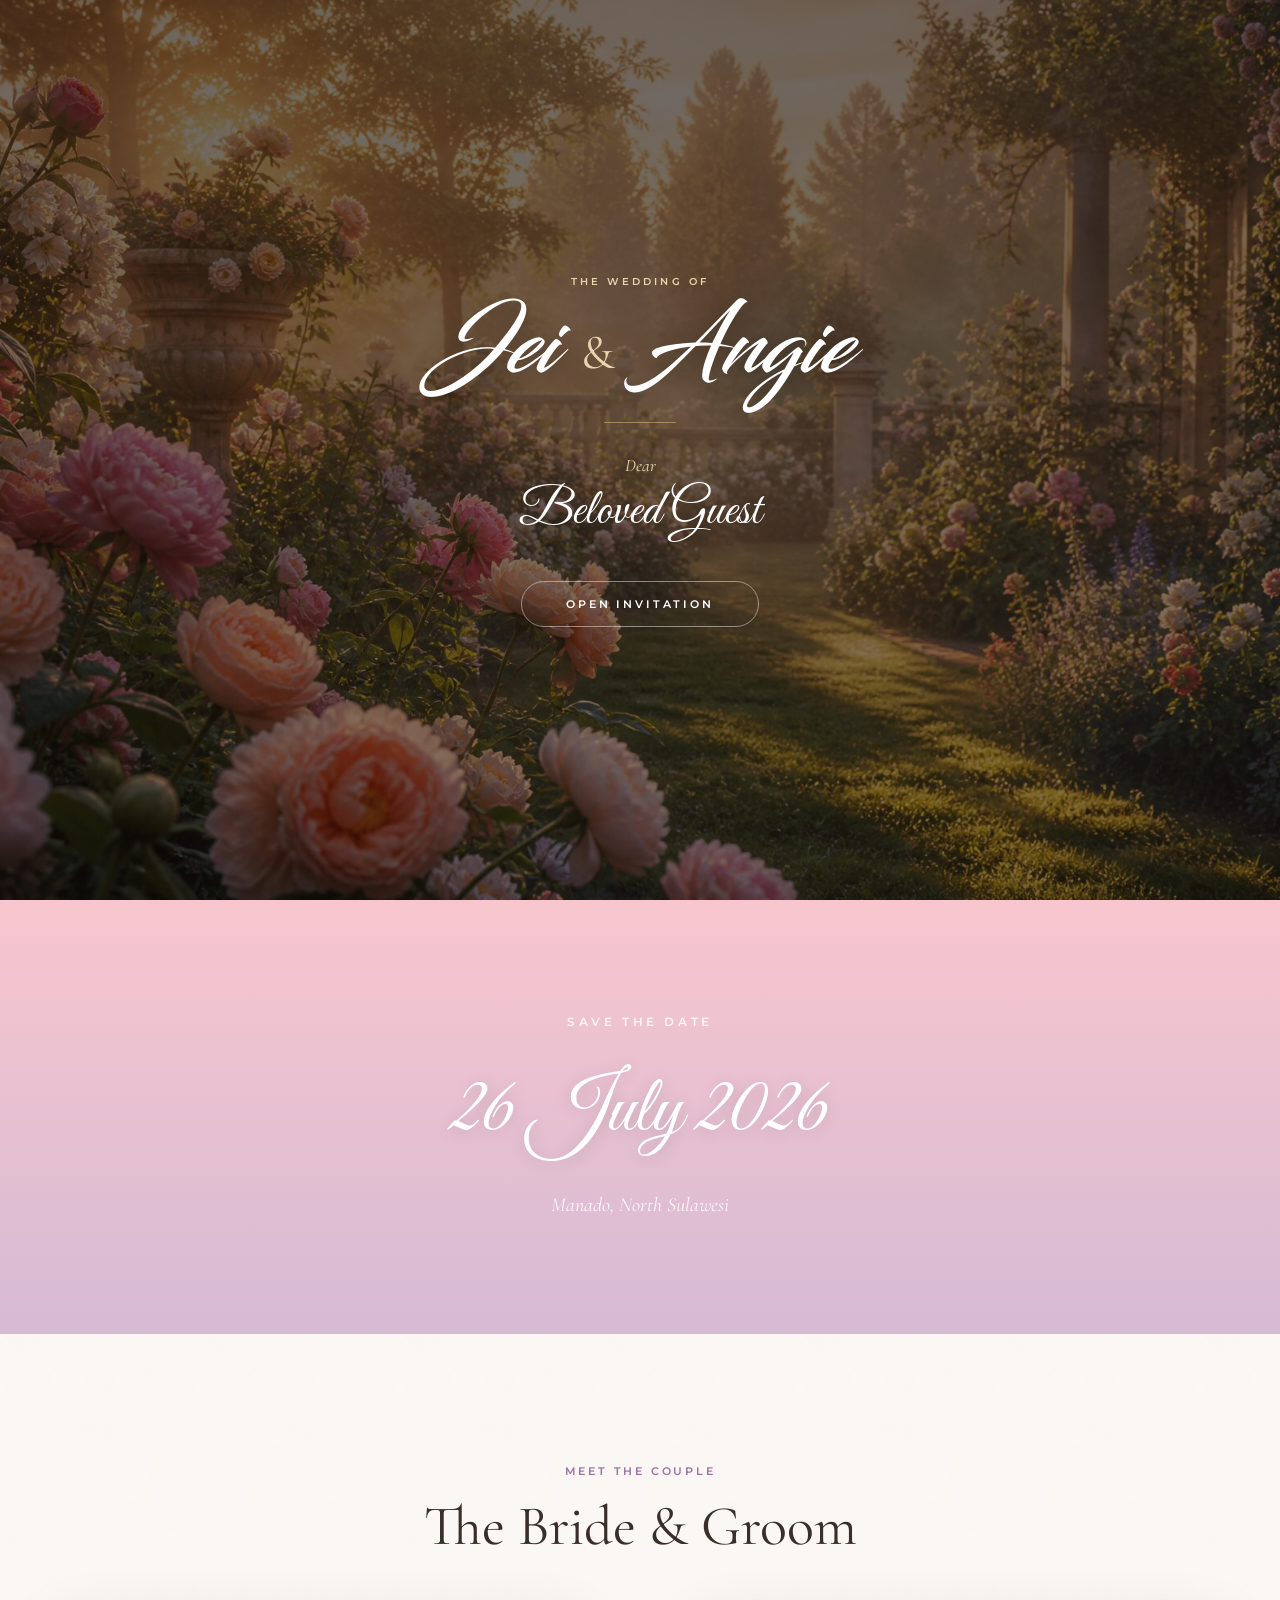
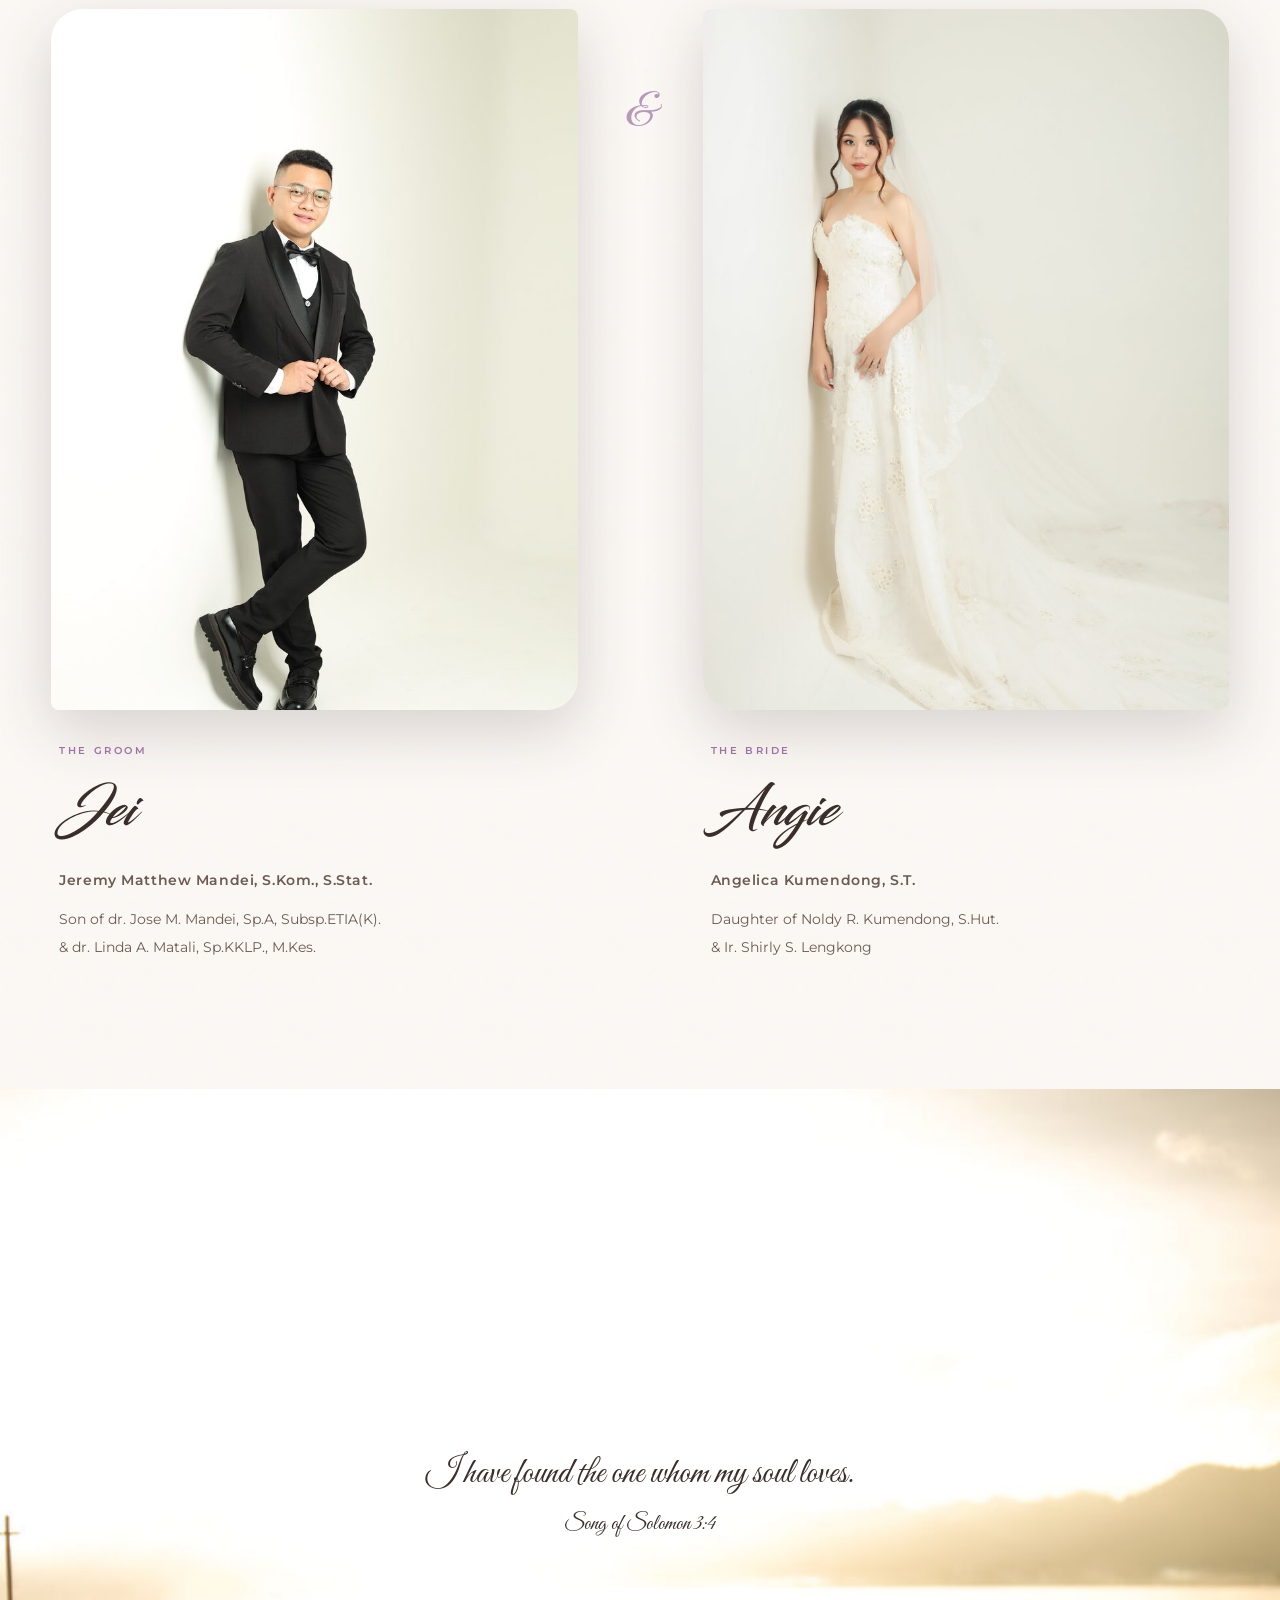
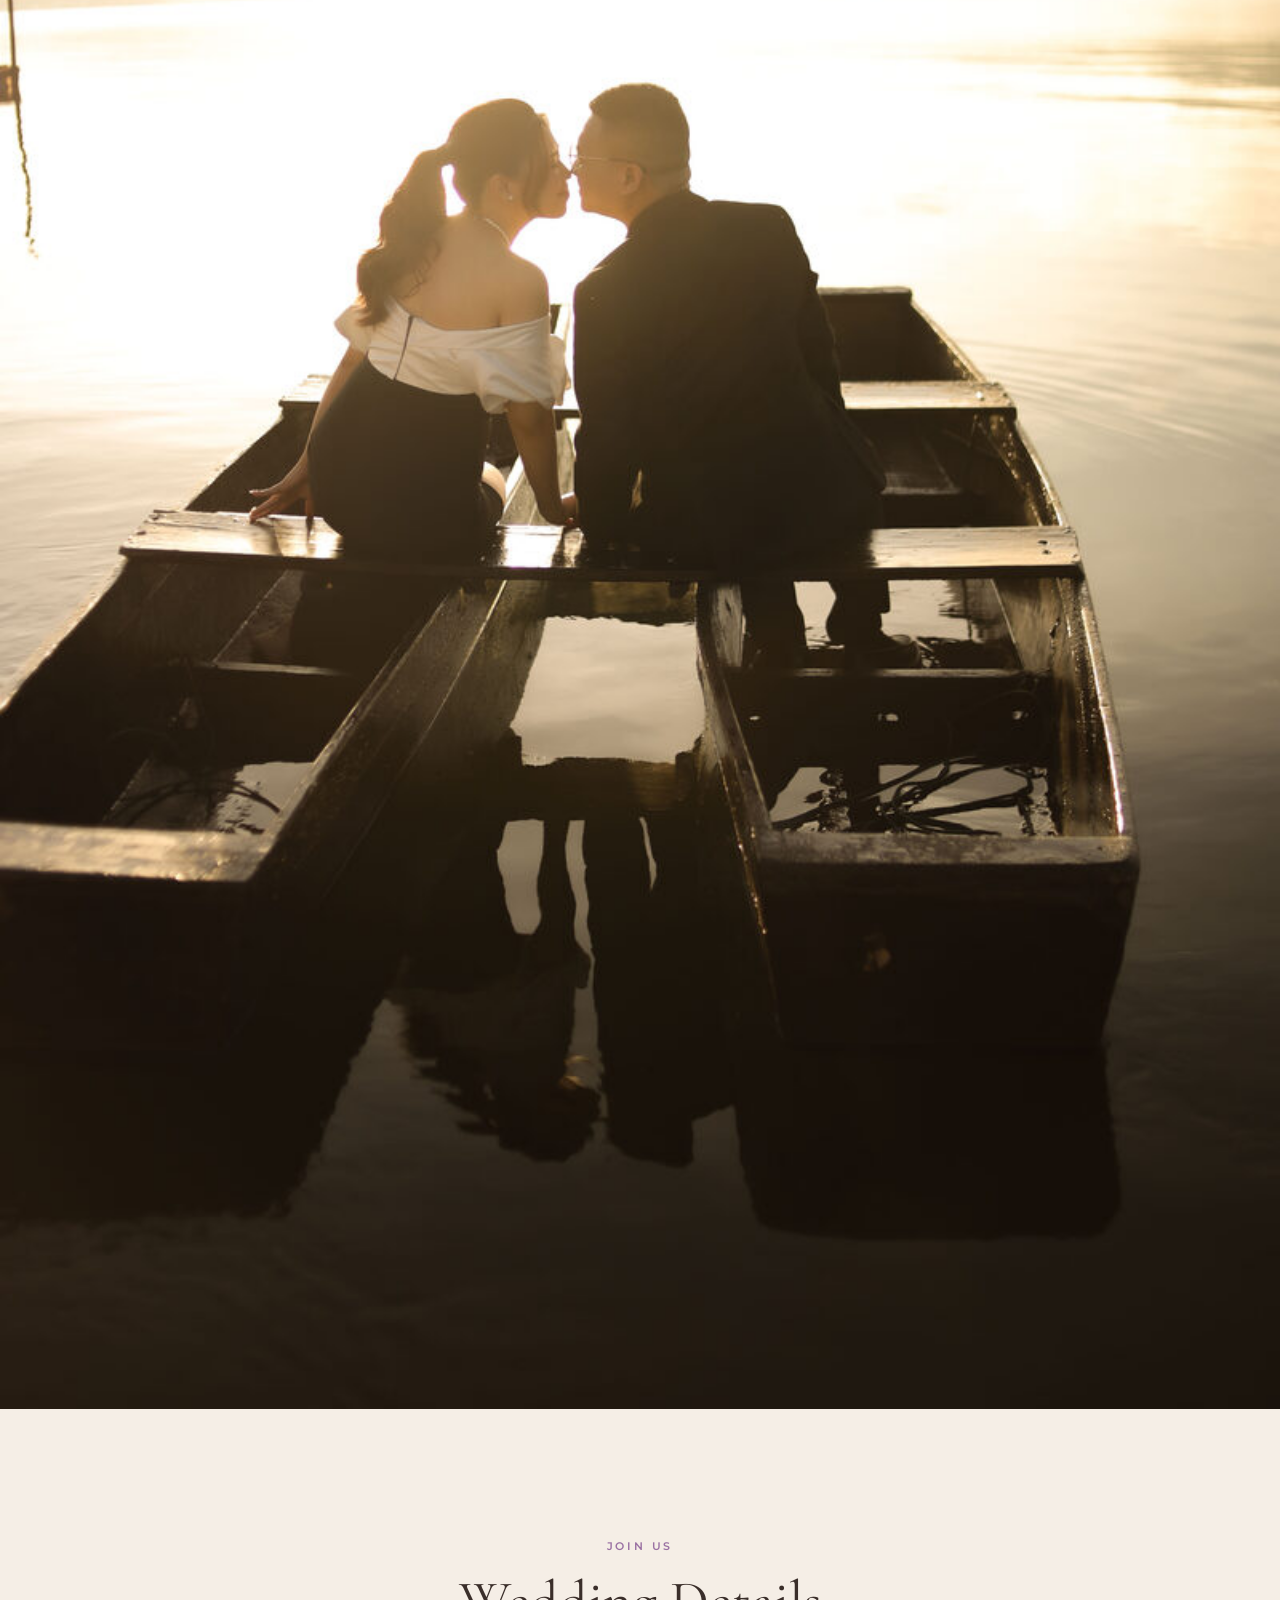
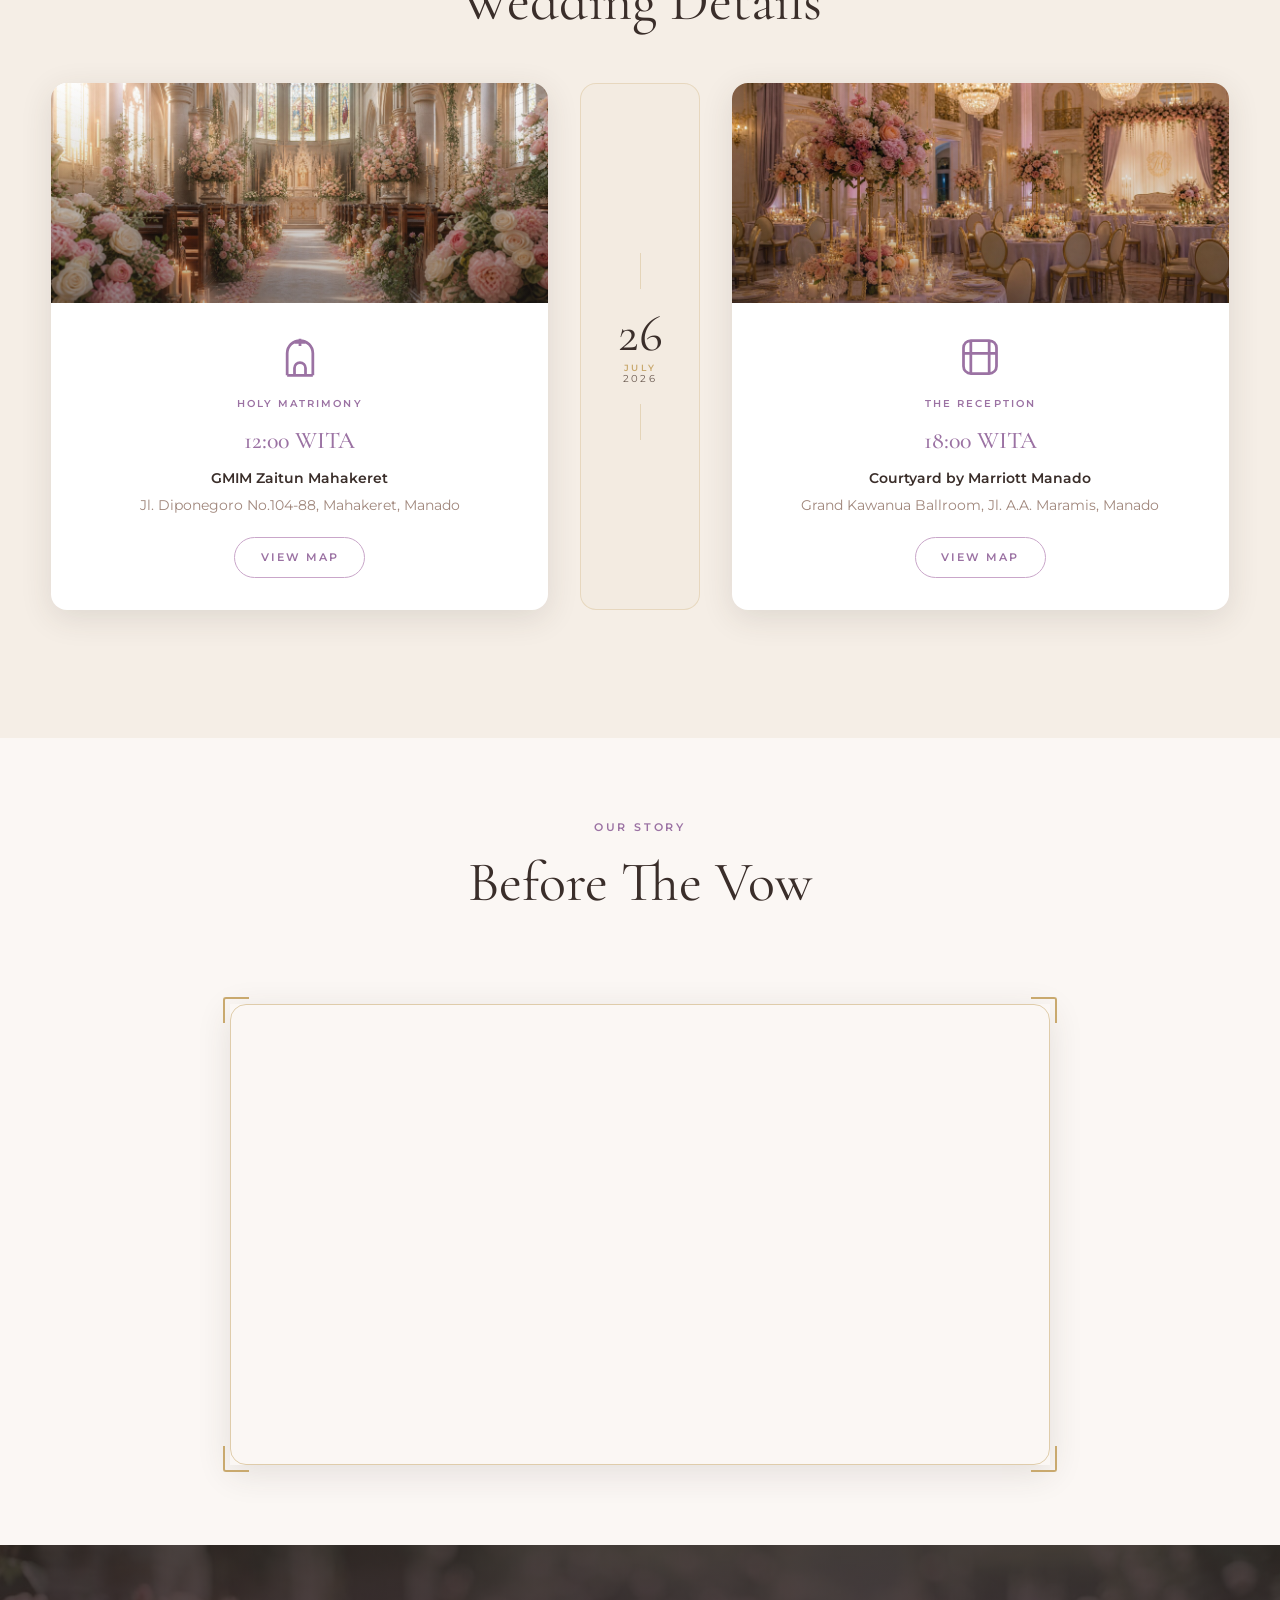
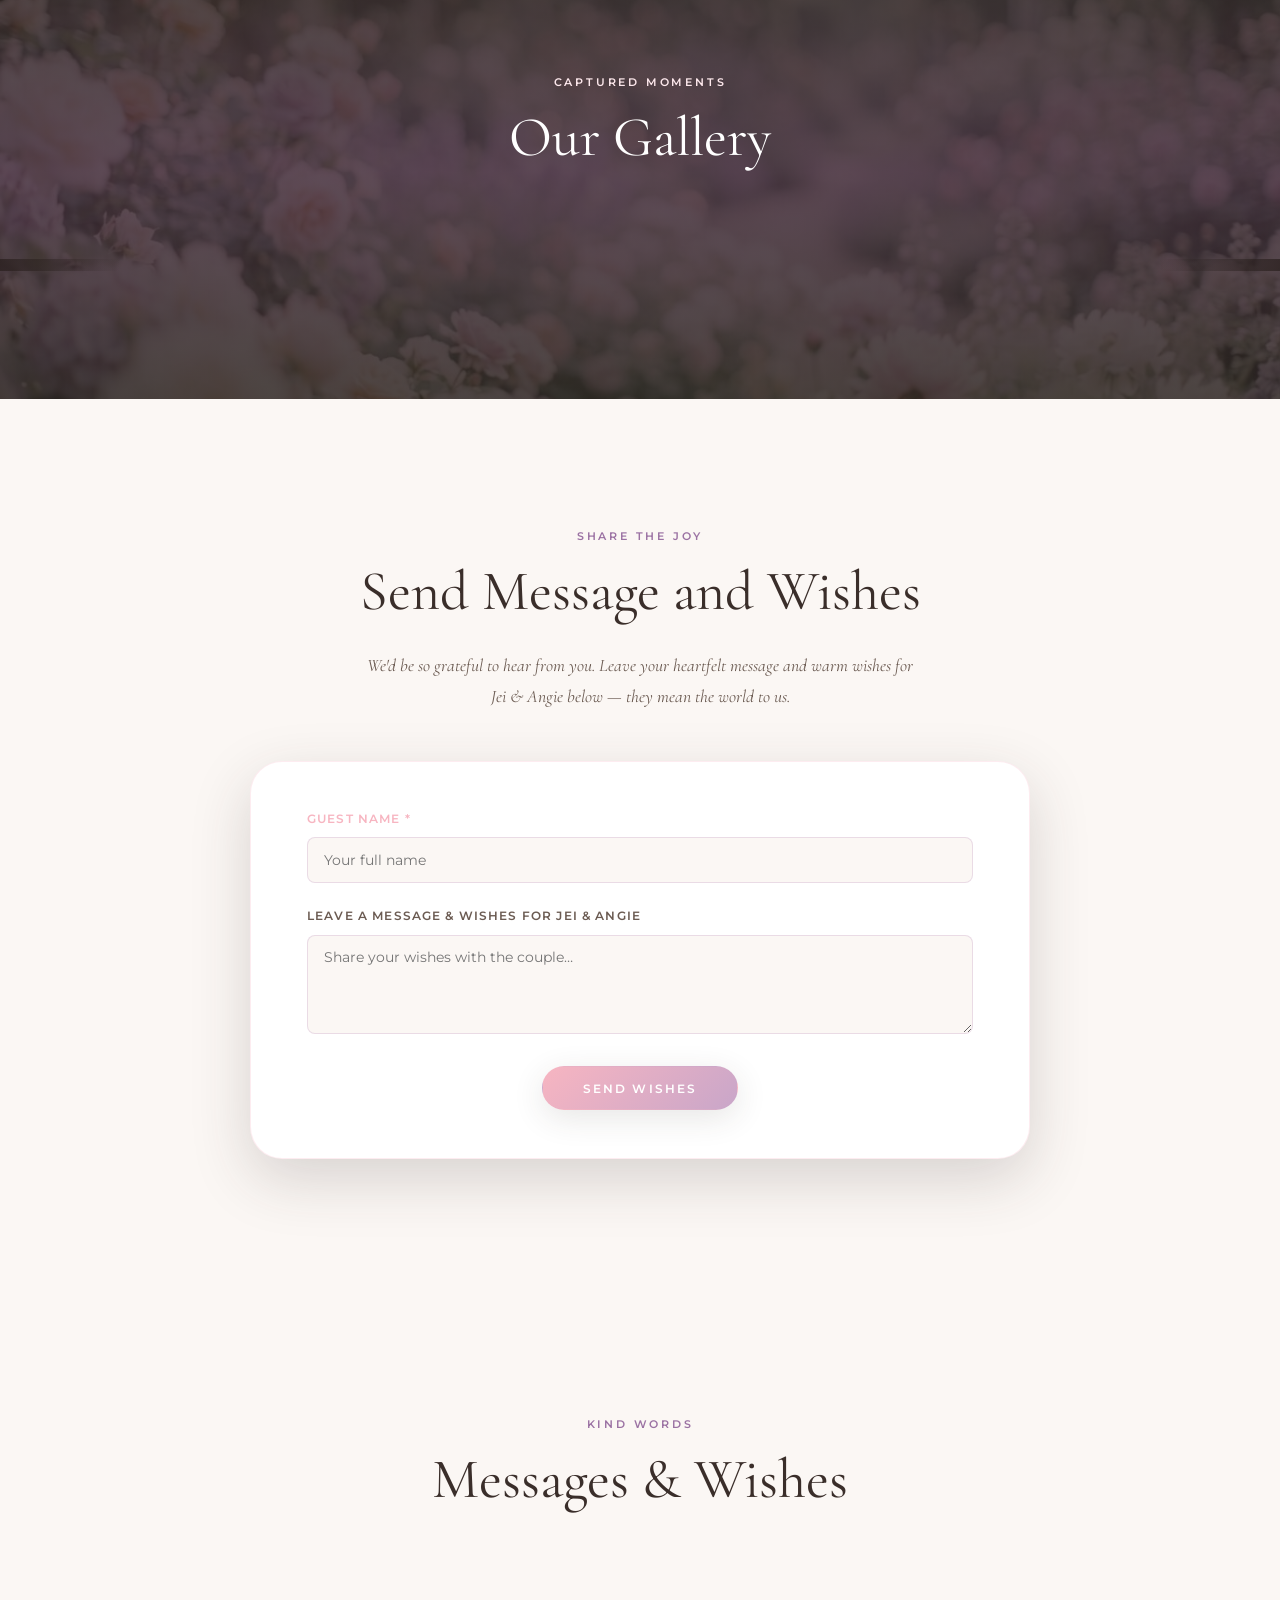
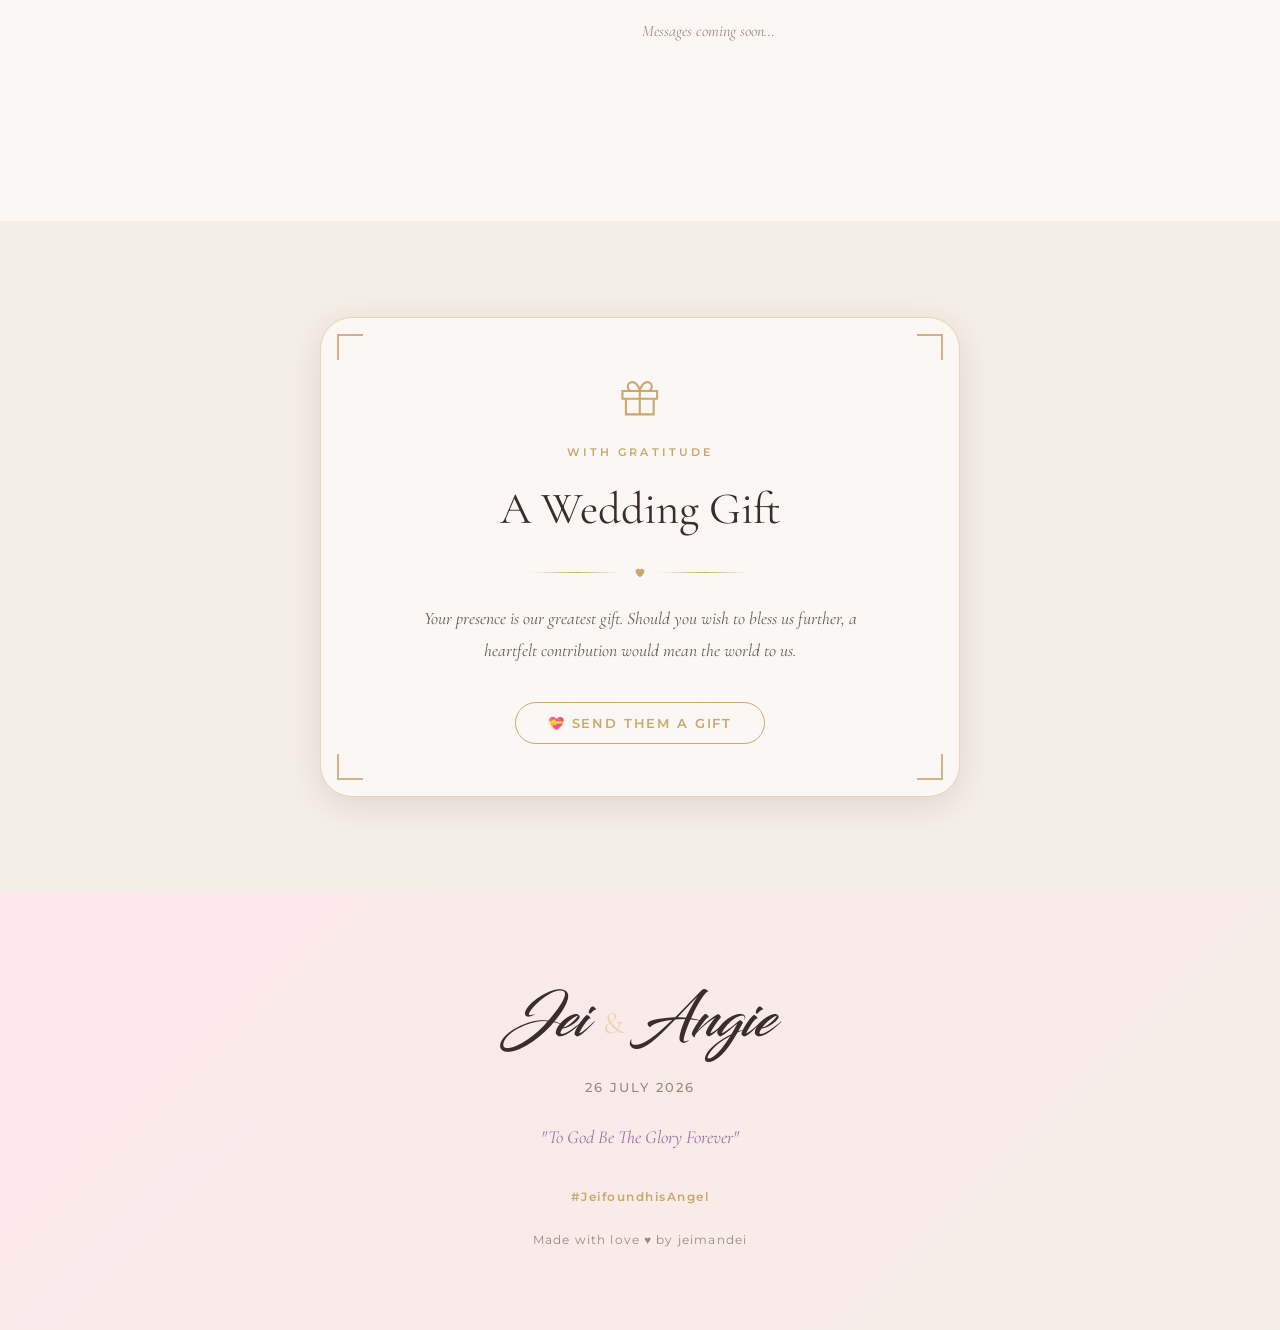
==== index.html @ d494c82a "Split unique-code box into Transfer and QRIS panels Transfer panel shows its code only after the gue" ====
<!DOCTYPE html>
<html lang="en">
<head>
  <meta charset="UTF-8" />
  <meta name="viewport" content="width=device-width, initial-scale=1.0" />
  <title>Jeremy &amp; Angelica — We're Getting Married</title>

  <!-- Fonts -->
  <link rel="preconnect" href="https://fonts.googleapis.com" />
  <link rel="preconnect" href="https://fonts.gstatic.com" crossorigin />
  <link href="https://fonts.googleapis.com/css2?family=Cormorant+Garamond:ital,wght@0,300;0,400;0,500;0,600;1,300;1,400;1,500&family=Montserrat:wght@300;400;500;600&family=Great+Vibes&display=swap" rel="stylesheet" />

  <link rel="stylesheet" href="css/styles.css" />
  <script src="https://cdn.jsdelivr.net/npm/qrcodejs@1.0.0/qrcode.min.js"></script>
  <script src="https://cdn.jsdelivr.net/npm/html2canvas@1.4.1/dist/html2canvas.min.js"></script>
  <script src="https://cdn.jsdelivr.net/npm/jsqr@1.4.0/dist/jsQR.js"></script>
</head>
<body>

  <!-- ════════════════════════════════
       SPLASH / LANDING PAGE
  ════════════════════════════════ -->
  <div class="splash" id="splash">
    <div class="splash__bg" style="background-image: url('images/assets/hero-bg.jpg')"></div>
    <div class="splash__overlay"></div>
    <div class="splash__content">
      <p class="splash__label" data-i18n="splash.label">The Wedding of</p>
      <h1 class="splash__names">Jei <span>&amp;</span> Angie</h1>
      <div class="splash__line"></div>
      <p class="splash__dear" data-i18n="splash.dear">Dear</p>
      <p class="splash__guest" id="splashGuest">Beloved Guest</p>
      <button class="splash__btn" id="splashBtn" data-i18n="splash.btn">Open Invitation</button>
    </div>
  </div>

  <!-- Background audio -->
  <audio id="bgAudio" loop preload="none">
    <source src="audio/song.mp3" type="audio/mpeg" />
  </audio>

  <!-- Floating music player card -->
  <div class="music-player" id="musicPlayer">
    <div class="music-player__header">
      <div class="music-player__info">
        <p class="music-player__title">Amazing Grace</p>
        <p class="music-player__artist">Hauser</p>
      </div>
      <button class="music-player__close" id="musicPlayerClose" aria-label="Close player">&times;</button>
    </div>
    <div class="music-player__controls">
      <button class="music-player__btn" id="musicPlayBtn" aria-label="Play">
        <svg class="icon-play" viewBox="0 0 24 24" fill="currentColor" aria-hidden="true"><path d="M8 5v14l11-7L8 5z"/></svg>
        <svg class="icon-pause" viewBox="0 0 24 24" fill="currentColor" aria-hidden="true"><path d="M6 19h4V5H6v14zm8-14v14h4V5h-4z"/></svg>
      </button>
      <button class="music-player__btn" id="musicMuteBtn" aria-label="Mute">
        <svg class="icon-speaker" viewBox="0 0 24 24" fill="none" stroke="currentColor" stroke-width="1.8" aria-hidden="true">
          <path d="M11 5L6 9H2v6h4l5 4V5z"/>
          <path d="M19.07 4.93a10 10 0 010 14.14M15.54 8.46a5 5 0 010 7.07"/>
        </svg>
        <svg class="icon-muted" viewBox="0 0 24 24" fill="none" stroke="currentColor" stroke-width="1.8" aria-hidden="true">
          <path d="M11 5L6 9H2v6h4l5 4V5z"/>
          <line x1="23" y1="9" x2="17" y2="15"/>
          <line x1="17" y1="9" x2="23" y2="15"/>
        </svg>
      </button>
    </div>
  </div>

  <!-- Floating music toggle -->
  <button class="music-btn" id="musicBtn" aria-label="Open music player" hidden>
    <svg viewBox="0 0 24 24" fill="none" stroke="currentColor" stroke-width="1.8" aria-hidden="true">
      <path d="M9 18V5l12-2v13"/>
      <circle cx="6" cy="18" r="3"/>
      <circle cx="18" cy="16" r="3"/>
    </svg>
  </button>

  <!-- ════════════════════════════════
       NAVIGATION
  ════════════════════════════════ -->
  <nav class="nav" id="nav">
    <div class="nav__logo">J <span>&amp;</span> A</div>
    <ul class="nav__links">
      <li><a href="#portraits" data-i18n="nav.meet">Meet the Couple</a></li>
      <li><a href="#details" data-i18n="nav.details">Details</a></li>
      <li><a href="#gallery" data-i18n="nav.gallery">Gallery</a></li>
      <li><a href="#rsvp" class="nav__cta" data-i18n="nav.rsvp">RSVP</a></li>
    </ul>
    <button class="nav__hamburger" aria-label="Open menu">
      <span></span><span></span><span></span>
    </button>
  </nav>

  <!-- Mobile Menu -->
  <div class="mobile-menu" id="mobileMenu">
    <button class="mobile-menu__close" aria-label="Close menu">&times;</button>
    <ul>
      <li><a href="#portraits" data-i18n="nav.meet">Meet the Couple</a></li>
      <li><a href="#details" data-i18n="nav.details">Details</a></li>
      <li><a href="#gallery" data-i18n="nav.gallery">Gallery</a></li>
      <li><a href="#rsvp" data-i18n="nav.rsvp">RSVP</a></li>
    </ul>
  </div>

  <!-- ════════════════════════════════
       HERO
  ════════════════════════════════ -->
  <section class="hero" id="hero">
    <div class="hero__bg" style="background-image: url('images/assets/hero-bg.jpg')"></div>
    <div class="hero__overlay"></div>

    <div class="hero__content">
      <p class="hero__subtitle fade-in" data-i18n="hero.subtitle">By the grace of God, We're tying the knot.</p>
      <h1 class="hero__names fade-in">Jei <span>&amp;</span> Angie</h1>
      <p class="hero__invite fade-in" data-i18n="hero.invite">joyfully invite you to celebrate their wedding</p>

      <div class="hero__countdown fade-in" id="heroCountdown">
        <div class="hero__countdown-unit">
          <span class="hero__countdown-num" id="cdDays">00</span>
          <span class="hero__countdown-label" data-i18n="cd.days">Days</span>
        </div>
        <div class="hero__countdown-sep">:</div>
        <div class="hero__countdown-unit">
          <span class="hero__countdown-num" id="cdHours">00</span>
          <span class="hero__countdown-label" data-i18n="cd.hours">Hours</span>
        </div>
        <div class="hero__countdown-sep">:</div>
        <div class="hero__countdown-unit">
          <span class="hero__countdown-num" id="cdMinutes">00</span>
          <span class="hero__countdown-label" data-i18n="cd.minutes">Minutes</span>
        </div>
        <div class="hero__countdown-sep">:</div>
        <div class="hero__countdown-unit">
          <span class="hero__countdown-num" id="cdSeconds">00</span>
          <span class="hero__countdown-label" data-i18n="cd.seconds">Seconds</span>
        </div>
      </div>

    </div>

    <div class="hero__couple-photo fade-in">
      <div class="hero__frame-wrap">
        <img src="images/assets/couple-frame.svg" alt="" class="hero__frame" aria-hidden="true" />
        <img src="images/groombride/hero-couple.jpg" alt="Jei and Angie" class="hero__photo" id="heroPhoto" role="button" tabindex="0" aria-label="View full photo" />
      </div>
    </div>

    <a href="#portraits" class="hero__scroll-cue" aria-label="Scroll down">
      <span class="hero__scroll-arrow"></span>
    </a>
  </section>

  <!-- ════════════════════════════════
       SAVE THE DATE BANNER
  ════════════════════════════════ -->
  <section class="save-date" id="save-date">
    <div class="save-date__bg" style="background-image: url('images/assets/save-date-bg.jpg')"></div>
    <div class="save-date__overlay"></div>
    <div class="save-date__content fade-in">
      <p class="save-date__label" data-i18n="std.label">Save the Date</p>
      <h2 class="save-date__heading">26 July 2026</h2>
      <p class="save-date__location">Manado, North Sulawesi</p>
    </div>
  </section>

  <!-- ════════════════════════════════
       MEET THE COUPLE
  ════════════════════════════════ -->
  <section class="portraits" id="portraits">
    <div class="portraits__bg" style="background-image: url('images/assets/pattern-bg.png')"></div>

    <div class="container">
      <div class="section-header fade-in">
        <p class="section-label" data-i18n="portraits.label">Meet the Couple</p>
        <h2 class="section-title" data-i18n="portraits.title">The Bride &amp; Groom</h2>
      </div>

      <div class="portraits__grid">

        <!-- Groom side -->
        <div class="portrait-feature fade-in">
          <div class="portrait-feature__photos portrait-feature__photos--solo">
            <div class="portrait-feature__main">
              <img src="images/solo/0B0A9542.jpg" alt="Jeremy — the groom" />
            </div>
          </div>
          <div class="portrait-feature__text">
            <span class="portrait-feature__role" data-i18n="groom.role">The Groom</span>
            <h3 class="portrait-feature__name">Jei</h3>
            <p class="portrait-feature__degree">Jeremy Matthew Mandei, S.Kom., S.Stat.</p>
            <p data-i18n-html="groom.parents">Son of dr. Jose M. Mandei, Sp.A, Subsp.ETIA(K).<br />&amp; dr. Linda A. Matali, Sp.KKLP., M.Kes.</p>
          </div>
        </div>

        <div class="portraits__divider fade-in">
          <span>&amp;</span>
        </div>

        <!-- Bride side -->
        <div class="portrait-feature portrait-feature--bride fade-in">
          <div class="portrait-feature__photos portrait-feature__photos--solo">
            <div class="portrait-feature__main">
              <img src="images/solo/RESULT_0B0A9331.jpg" alt="Angelica — the bride" />
            </div>
          </div>
          <div class="portrait-feature__text">
            <span class="portrait-feature__role" data-i18n="bride.role">The Bride</span>
            <h3 class="portrait-feature__name">Angie</h3>
            <p class="portrait-feature__degree">Angelica Kumendong, S.T.</p>
            <p data-i18n-html="bride.parents">Daughter of Noldy R. Kumendong, S.Hut.<br />&amp; Ir. Shirly S. Lengkong</p>
          </div>
        </div>

      </div>
    </div>
  </section>

  <!-- ════════════════════════════════
       QUOTE
  ════════════════════════════════ -->

  <section class="quote-section">
    <img class="quote-section__photo" src="images/groombride/RESULT_LOMO0395.jpg" alt="Jei &amp; Angie" />
    <blockquote class="quote-section__text fade-in">
      <p data-i18n="quote.text">I have found the one whom my soul loves.</p>
      <cite data-i18n="quote.cite">Song of Solomon 3:4</cite>
    </blockquote>
  </section>

  <!-- ════════════════════════════════
       WEDDING DETAILS
  ════════════════════════════════ -->
  <section class="details" id="details">
    <div class="container">
      <div class="section-header fade-in">
        <p class="section-label" data-i18n="details.label">Join Us</p>
        <h2 class="section-title" data-i18n="details.title">Wedding Details</h2>
      </div>

      <div class="details__grid">

        <!-- Ceremony -->
        <div class="detail-card fade-in">
          <div class="detail-card__photo">
            <img src="images/assets/church-bg.jpg" alt="Ceremony venue" />
            <div class="detail-card__photo-overlay"></div>
          </div>
          <div class="detail-card__body">
            <div class="detail-card__icon">
              <svg viewBox="0 0 24 24" fill="none" stroke="currentColor" stroke-width="1.5" aria-hidden="true">
                <path d="M12 2L12 6M9 4h6M5 22V10a7 7 0 0114 0v12M5 22h14M9 22v-4a3 3 0 016 0v4"/>
              </svg>
            </div>
            <h3 class="detail-card__label" data-i18n="ceremony.label">Holy Matrimony</h3>
            <p class="detail-card__time">12:00 WITA</p>
            <p class="detail-card__venue">GMIM Zaitun Mahakeret</p>
            <p class="detail-card__address">Jl. Diponegoro No.104-88, Mahakeret, Manado</p>
            <a href="https://www.google.com/maps/search/GMIM+Zaitun+Mahakeret+Manado" target="_blank" rel="noopener" class="btn btn--ghost" data-i18n="map.btn">View Map</a>
          </div>
        </div>

        <!-- Date badge (center column) -->
        <div class="details__date fade-in">
          <div class="details__date-line"></div>
          <div class="details__date-inner">
            <span class="details__date-num">26</span>
            <span class="details__date-month">July</span>
            <span class="details__date-year">2026</span>
          </div>
          <div class="details__date-line"></div>
        </div>

        <!-- Reception -->
        <div class="detail-card fade-in">
          <div class="detail-card__photo">
            <img src="images/assets/reception-bg.jpg" alt="Reception venue" />
            <div class="detail-card__photo-overlay"></div>
          </div>
          <div class="detail-card__body">
            <div class="detail-card__icon">
              <svg viewBox="0 0 24 24" fill="none" stroke="currentColor" stroke-width="1.5" aria-hidden="true">
                <path d="M3 10h18M7 3v18M17 3v18M3 7a4 4 0 014-4h10a4 4 0 014 4v10a4 4 0 01-4 4H7a4 4 0 01-4-4V7z"/>
              </svg>
            </div>
            <h3 class="detail-card__label" data-i18n="reception.label">The Reception</h3>
            <p class="detail-card__time">18:00 WITA</p>
            <p class="detail-card__venue">Courtyard by Marriott Manado</p>
            <p class="detail-card__address">Grand Kawanua Ballroom, Jl. A.A. Maramis, Manado</p>
            <a href="https://maps.app.goo.gl/6W3oztSyqYmS3poh9" target="_blank" rel="noopener" class="btn btn--ghost" data-i18n="map.btn">View Map</a>
          </div>
        </div>

      </div>

    </div>

  </section>

  <!-- ════════════════════════════════
       PRE-WEDDING VIDEO
  ════════════════════════════════ -->
  <section class="video-section" id="video">
    <div class="container">
      <div class="section-header fade-in">
        <p class="section-label" data-i18n="video.label">Our Story</p>
        <h2 class="section-title" data-i18n="video.title">Before The Vow</h2>
      </div>
      <div class="video-section__frame fade-in">
        <span class="vc vc--tl"></span>
        <span class="vc vc--tr"></span>
        <span class="vc vc--bl"></span>
        <span class="vc vc--br"></span>
        <div class="video-section__wrap">
          <iframe
            id="ytPlayer"
            src="https://www.youtube.com/embed/a5OQ6Fq79aw?enablejsapi=1&rel=0&modestbranding=1&iv_load_policy=3&showinfo=0&color=white"
            title="Jei &amp; Angie Pre-Wedding Video"
            allow="accelerometer; autoplay; clipboard-write; encrypted-media; gyroscope; picture-in-picture"
            allowfullscreen
            loading="lazy">
          </iframe>
        </div>
      </div>
    </div>
  </section>

  <!-- ════════════════════════════════
       GALLERY
  ════════════════════════════════ -->
  <section class="gallery" id="gallery">
    <div class="gallery__bg" style="background-image: url('images/assets/gallery-bg.jpg')"></div>
    <div class="gallery__overlay"></div>

    <div class="container">
      <div class="section-header fade-in">
        <p class="section-label section-label--light" data-i18n="gallery.label">Captured Moments</p>
        <h2 class="section-title section-title--light" data-i18n="gallery.title">Our Gallery</h2>
      </div>
    </div>

    <div class="gallery__carousel" id="galleryCarousel">
      <div class="gallery__track gallery__track--fwd" id="galleryTrack1"></div>
      <div class="gallery__track gallery__track--rev" id="galleryTrack2"></div>
    </div>

  </section>

  <!-- ════════════════════════════════
       RSVP
  ════════════════════════════════ -->
  <section class="rsvp" id="rsvp">
    <div class="container">
      <div class="section-header fade-in">
        <p class="section-label" id="rsvpLabel" data-i18n="rsvp.label">Kindly Reply By 23 July 2026</p>
        <h2 class="section-title" id="rsvpTitle" data-i18n="rsvp.title">RSVP</h2>
        <p class="rsvp__intro" id="rsvpIntro" data-i18n="rsvp.intro">It would bring us so much joy to celebrate with you! As our wedding will be a seated reception, every seat has been thoughtfully arranged in advance. We kindly ask that attendance be limited to the guest(s) named on this invitation. See you on our wedding day!</p>
      </div>

      <form class="rsvp__form fade-in" id="rsvpForm" novalidate>

        <div class="form__field">
          <label for="guestName"><span data-i18n="form.name">Guest Name</span> <span aria-hidden="true">*</span></label>
          <input type="text" id="guestName" name="guestName" data-i18n-placeholder="form.name.ph" placeholder="Your full name" required autocomplete="name" />
          <span class="form__error" role="alert"></span>
        </div>

        <div class="form__row">
          <div class="form__field">
            <label for="attendance"><span data-i18n="form.attendance">Will you be attending?</span> <span aria-hidden="true">*</span></label>
            <select id="attendance" name="attendance" required>
              <option value="" disabled selected data-i18n="form.attendance.ph">Please select</option>
              <option value="yes" data-i18n="form.attendance.yes">Joyfully Accepts</option>
              <option value="no" data-i18n="form.attendance.no">Congrats on your wedding day! (Cannot attend)</option>
            </select>
            <span class="form__error" role="alert"></span>
          </div>
          <div class="form__field" id="guestField">
            <label for="guests" data-i18n="form.guests">Number of Guests (Including Yourself)</label>
            <select id="guests" name="guests">
              <option value="1" data-i18n="form.guests.1">1 person</option>
              <option value="2" data-i18n="form.guests.2">2 persons</option>
            </select>
          </div>
        </div>

        <div class="form__field">
          <label for="message" data-i18n="form.message">Leave a Message &amp; Wishes for Jei &amp; Angie</label>
          <textarea id="message" name="message" rows="4" data-i18n-placeholder="form.message.ph" placeholder="Share your wishes with the couple…"></textarea>
        </div>

        <div class="form__submit">
          <button type="submit" class="btn btn--primary" data-i18n="form.submit">Send My RSVP</button>
        </div>

        <div class="rsvp__success" id="rsvpSuccess" role="status" aria-live="polite" hidden>
          <div class="rsvp__success-inner">
            <img src="images/assets/rings-icon-nobg.webp" alt="" aria-hidden="true" />
            <h3 id="rsvpSuccessTitle">Thank You!</h3>
            <p id="rsvpSuccessSub">Your RSVP has been received.</p>
            <p class="rsvp__success-names">— Jei &amp; Angie</p>
          </div>
        </div>

      </form>
    </div>

  </section>

  <!-- ════════════════════════════════
       MESSAGES & WISHES
  ════════════════════════════════ -->
  <section class="wishes" id="wishes">
    <div class="container">
      <div class="section-header fade-in">
        <p class="section-label" data-i18n="wishes.label">Kind Words</p>
        <h2 class="section-title" data-i18n="wishes.title">Messages &amp; Wishes</h2>
      </div>
    </div>
    <div class="wishes__track-wrap">
      <div class="wishes__track" id="wishesTrack">
        <p class="wishes__loading" data-i18n="wishes.loading">Loading messages…</p>
      </div>
    </div>
  </section>

  <!-- Wish modal -->
  <div class="wish-modal" id="wishModal" hidden role="dialog" aria-modal="true" aria-labelledby="wishModalName">
    <div class="wish-modal__backdrop"></div>
    <div class="wish-modal__card">
      <button class="wish-modal__close" id="wishModalClose" aria-label="Close">&times;</button>
      <p class="wish-modal__name" id="wishModalName"></p>
      <div class="wish-modal__divider"></div>
      <p class="wish-modal__message" id="wishModalMessage"></p>
    </div>
  </div>

  <!-- ════════════════════════════════
       QR ENTRANCE PASS
  ════════════════════════════════ -->
  <section class="qr-section" id="qr" hidden>
    <div class="container">
      <div class="section-header fade-in">
        <p class="section-label fade-in" data-i18n="qr.label">Your Invitation</p>
        <h2 class="section-title" data-i18n="qr.title">Your Entrance Pass</h2>
        <p class="qr-section__sub fade-in" data-i18n="qr.sub">Present this at the entrance on your wedding day</p>
      </div>
      <div class="qr-card fade-in">
        <div class="qr-card__inner">
          <p class="qr-card__title">Entrance Pass</p>
          <p class="qr-card__couple">Jei <span>&amp;</span> Angie</p>
          <div class="qr-card__sep"></div>
          <div class="qr-card__code" id="qrCanvas"></div>
          <p class="qr-card__name" id="qrGuestName"></p>
          <div class="qr-card__sep"></div>
          <p class="qr-card__date">26 &middot; 07 &middot; 2026</p>
          <button class="qr-card__save" id="qrSave" data-i18n="qr.save">Save to Phone</button>
        </div>
      </div>
    </div>
  </section>

  <!-- QR PASS POPUP -->
  <div class="qr-pass-modal" id="qrPassModal" hidden role="dialog" aria-modal="true" aria-label="Entrance Pass">
    <div class="qr-pass-modal__backdrop" id="qrPassModalBackdrop"></div>
    <div class="qr-pass-modal__card">
      <button class="qr-pass-modal__close" id="qrPassModalClose" aria-label="Close">&times;</button>
      <p class="qr-card__title">Entrance Pass</p>
      <p class="qr-card__couple">Jei <span>&amp;</span> Angie</p>
      <div class="qr-card__sep"></div>
      <div id="qrModalCanvas"></div>
      <p class="qr-card__name" id="qrModalGuestName"></p>
      <div class="qr-card__sep"></div>
      <p class="qr-card__date">26 &middot; 07 &middot; 2026</p>
    </div>
  </div>

  <!-- ════════════════════════════════
       WEDDING GIFT
  ════════════════════════════════ -->
  <section class="gift-section" id="gift">
    <div class="container">
      <div class="gift-section__inner fade-in">
        <span class="gift-section__corner gift-section__corner--tl"></span>
        <span class="gift-section__corner gift-section__corner--tr"></span>
        <span class="gift-section__corner gift-section__corner--bl"></span>
        <span class="gift-section__corner gift-section__corner--br"></span>

        <svg class="gift-section__icon" width="42" height="42" viewBox="0 0 24 24" fill="none" stroke="currentColor" stroke-width="1.2" aria-hidden="true">
          <path d="M20 12v9H4v-9M2 7.5h20V12H2zM12 21.5V7.5M12 7.5H7.6a2.55 2.55 0 010-5.1C11.1 2.4 12 7.5 12 7.5zM12 7.5h4.4a2.55 2.55 0 000-5.1C12.9 2.4 12 7.5 12 7.5z"/>
        </svg>

        <p class="gift-section__label">With Gratitude</p>
        <h2 class="gift-section__title">A Wedding Gift</h2>

        <div class="gift-section__divider">
          <span></span>
          <svg width="14" height="14" viewBox="0 0 24 24" fill="currentColor" aria-hidden="true"><path d="M12 21s-7.5-4.9-7.5-10.2A4.3 4.3 0 0112 7.8a4.3 4.3 0 017.5 3C19.5 16.1 12 21 12 21z"/></svg>
          <span></span>
        </div>

        <p class="gift-section__text">Your presence is our greatest gift. Should you wish to bless us further, a heartfelt contribution would mean the world to us.</p>

        <button class="gift-btn js-gift-open" id="giftBtn" data-i18n="gift.btn">&#128157; Send them a gift</button>
      </div>
    </div>
  </section>

  <!-- ════════════════════════════════
       FOOTER
  ════════════════════════════════ -->
  <footer class="footer">
    <div class="footer__bg" style="background-image: url('images/assets/pattern-bg.png')"></div>
    <div class="footer__overlay"></div>
    <div class="footer__content">
      <p class="footer__names">Jei <span>&amp;</span> Angie</p>
      <p class="footer__date">26 July 2026</p>
      <p class="footer__quote"><em data-i18n="footer.quote">"To God Be The Glory Forever"</em></p>
      <p class="footer__hashtag">#JeifoundhisAngel</p>
      <p class="footer__credit" data-i18n="footer.credit">Made with love &hearts; by jeimandei</p>
    </div>
  </footer>

  <!-- ════════════════════════════════
       GIFT / QRIS MODAL
  ════════════════════════════════ -->
  <div class="gift-modal" id="giftModal" hidden role="dialog" aria-modal="true" aria-labelledby="giftModalTitle">
    <div class="gift-modal__backdrop"></div>
    <div class="gift-modal__card">
      <button class="gift-modal__close" id="giftModalClose" aria-label="Close">&times;</button>
      <h3 class="gift-modal__title" id="giftModalTitle" data-i18n="gift.modal.title">Thank you for your generosity</h3>

      <button class="gift-modal__transfer-toggle" id="transferToggle" aria-expanded="false" aria-controls="transferPanel">
        <span></span>
        <span class="gift-modal__transfer-label">Transfer directly</span>
        <svg class="gift-modal__transfer-chevron" width="12" height="12" viewBox="0 0 24 24" fill="none" stroke="currentColor" stroke-width="2.5" aria-hidden="true"><polyline points="6 9 12 15 18 9"/></svg>
        <span></span>
      </button>

      <div id="transferPanel" hidden>
        <ul class="gift-modal__accounts">
          <li class="gift-modal__account" role="button" tabindex="0" aria-expanded="false" data-copy="5271531886">
            <span class="gift-modal__bank">BCA</span>
            <span class="gift-modal__acct-num">5271531886</span>
            <span class="gift-modal__acct-hint">tap to reveal</span>
            <button class="gift-modal__copy" aria-label="Copy BCA account number" tabindex="-1">
              <svg width="14" height="14" viewBox="0 0 24 24" fill="none" stroke="currentColor" stroke-width="2" aria-hidden="true"><rect x="9" y="9" width="13" height="13" rx="2"/><path d="M5 15H4a2 2 0 01-2-2V4a2 2 0 012-2h9a2 2 0 012 2v1"/></svg>
              <svg class="gift-modal__copy-ok" width="14" height="14" viewBox="0 0 24 24" fill="none" stroke="currentColor" stroke-width="2.5" aria-hidden="true"><polyline points="20 6 9 17 4 12"/></svg>
            </button>
          </li>
        </ul>
        <p class="gift-modal__acct-name">a.n. Jeremy Matthew Mandei</p>

        <div class="gift-modal__unique-code" id="uniqueCodeBoxTransfer" hidden>
          <div class="gift-modal__unique-code-row">
            <span class="gift-modal__unique-code-label">Your Code</span>
            <span class="gift-modal__unique-code-num" id="uniqueCodeNumTransfer"></span>
          </div>
          <p class="gift-modal__unique-code-hint">Add this to your gift amount so we know it's from you.</p>
          <span class="gift-modal__unique-code-example" id="uniqueCodeExampleTransfer"></span>
        </div>
      </div>

      <button class="gift-modal__transfer-toggle" id="qrisToggle" aria-expanded="false" aria-controls="qrisPanel">
        <span></span>
        <span class="gift-modal__transfer-label" data-i18n="gift.modal.scan">Scan QRIS</span>
        <svg class="gift-modal__transfer-chevron" width="12" height="12" viewBox="0 0 24 24" fill="none" stroke="currentColor" stroke-width="2.5" aria-hidden="true"><polyline points="6 9 12 15 18 9"/></svg>
        <span></span>
      </button>

      <div id="qrisPanel" hidden>
        <div class="gift-modal__amount">
          <div class="gift-modal__amount-input-wrap">
            <span class="gift-modal__amount-prefix">Rp</span>
            <input type="text" inputmode="numeric" id="giftAmountInput" class="gift-modal__amount-input" placeholder="Any amount" autocomplete="off" />
            <button type="button" class="gift-modal__amount-clear" id="giftAmountClear" aria-label="Clear amount" hidden>&times;</button>
          </div>
          <p class="gift-modal__amount-hint" id="giftAmountHint">Enter an amount to pre-fill it in your banking app (optional)</p>
        </div>

        <div class="gift-modal__unique-code" id="uniqueCodeBoxQris" hidden>
          <div class="gift-modal__unique-code-row">
            <span class="gift-modal__unique-code-label">Your Code</span>
            <span class="gift-modal__unique-code-num" id="uniqueCodeNumQris"></span>
          </div>
          <p class="gift-modal__unique-code-hint">Add this to your gift amount so we know it's from you.</p>
          <span class="gift-modal__unique-code-example" id="uniqueCodeExampleQris"></span>
        </div>

        <p class="gift-modal__sub" data-i18n="gift.modal.sub">with any m-banking or e-wallet app</p>

        <div class="gift-modal__qris-link" id="qrisZoomBtn" role="button" tabindex="0" title="Tap to enlarge" aria-label="View full size QRIS">
          <img class="gift-modal__qris" src="images/assets/qris.png" alt="QRIS Payment Code" />
        </div>
        <div id="qrisDynamicRender" style="display:none"></div>
        <p class="gift-modal__name">Jei &amp; Angie</p>
        <a class="gift-modal__download" href="images/assets/qris.png" download="Jei-Angie-QRIS.png">⤓ Save QRIS</a>
        <p class="gift-modal__apps">GoPay &middot; OVO &middot; Dana &middot; ShopeePay<br>BCA &middot; BRI &middot; BNI &middot; Mandiri</p>
      </div>
    </div>
  </div>

  <!-- ════════════════════════════════
       LIGHTBOX
  ════════════════════════════════ -->
  <div class="lightbox" id="lightbox" role="dialog" aria-modal="true" aria-label="Photo viewer" hidden>
    <button class="lightbox__close" aria-label="Close photo viewer">&times;</button>
    <button class="lightbox__prev" aria-label="Previous photo">&#8249;</button>
    <div class="lightbox__img-wrap">
      <img src="" alt="" id="lightboxImg" />
    </div>
    <button class="lightbox__next" aria-label="Next photo">&#8250;</button>
  </div>

  <script src="https://www.youtube.com/iframe_api"></script>
  <script src="js/script.js"></script>
  <script src="js/gift-modal.js"></script>
</body>
</html>
---- css/styles.css ----
/* ═══════════════════════════════════════════
   JEI & ANGIE — WEDDING WEBSITE
   Bridgerton-Inspired Romantic Garden Aesthetic
   ═══════════════════════════════════════════ */

/* ─── DESIGN TOKENS ─── */
:root {
  --blush:       #F7B5C1;
  --blush-light: #FDE8EC;
  --peach:       #FFDAB9;
  --lilac:       #C9A6C9;
  --lilac-dark:  #9B72A3;
  --sage:        #9DC183;
  --sage-dark:   #6B8F4E;
  --cream:       #FFFDD0;
  --ivory:       #F5EEE6;
  --warm-white:  #FBF7F4;
  --text-dark:   #3A2E2A;
  --text-mid:    #6B5B52;
  --text-light:  #A0877C;
  --gold:        #C9A96E;
  --gold-light:  #E8D5B0;

  --font-head:   'Cormorant Garamond', Georgia, serif;
  --font-script: 'Great Vibes', cursive;
  --font-display:'Blacksword', cursive;
  --font-body:   'Montserrat', 'Helvetica Neue', sans-serif;

  --radius-sm:   8px;
  --radius-md:   16px;
  --radius-lg:   32px;
  --radius-full: 9999px;

  --shadow-sm:   0 2px 12px rgba(58,46,42,0.08);
  --shadow-md:   0 8px 32px rgba(58,46,42,0.12);
  --shadow-lg:   0 20px 60px rgba(58,46,42,0.18);

  --transition:  0.4s cubic-bezier(0.25, 0.46, 0.45, 0.94);
}

/* ─── RESET & BASE ─── */
*, *::before, *::after { box-sizing: border-box; margin: 0; padding: 0; }

html {
  scroll-behavior: smooth;
  font-size: 16px;
}

body {
  font-family: var(--font-body);
  color: var(--text-dark);
  background: var(--warm-white);
  overflow-x: hidden;
  line-height: 1.7;
}

img { display: block; max-width: 100%; height: auto; }
a   { color: inherit; text-decoration: none; }
ul  { list-style: none; }

@font-face {
  font-family: 'Blacksword';
  src: url('../fonts/Blacksword.otf') format('opentype');
  font-weight: normal;
  font-style: normal;
  font-display: swap;
}



/* ─── FLOATING MUSIC PLAYER ─── */
.music-player {
  position: fixed;
  bottom: 5.5rem;
  right: 1.5rem;
  z-index: 9997;
  width: 210px;
  background: rgba(22,14,10,0.92);
  backdrop-filter: blur(14px);
  border: 1px solid rgba(201,169,110,0.32);
  border-radius: var(--radius-md);
  padding: 1rem 1.25rem;
  transform-origin: bottom right;
  transition: opacity 0.22s ease, transform 0.22s ease;
}
.music-player.is-hidden {
  opacity: 0;
  pointer-events: none;
  transform: scale(0.92) translateY(6px);
}
.music-player__header {
  display: flex;
  align-items: flex-start;
  justify-content: space-between;
  gap: 0.5rem;
  margin-bottom: 0.85rem;
}
.music-player__title {
  font-family: var(--font-head);
  font-size: 0.95rem;
  font-style: italic;
  color: #fff;
  line-height: 1.2;
}
.music-player__artist {
  font-family: var(--font-body);
  font-size: 0.58rem;
  letter-spacing: 0.16em;
  text-transform: uppercase;
  color: var(--gold);
  margin-top: 0.2rem;
}
.music-player__close {
  background: none;
  border: none;
  color: rgba(255,255,255,0.4);
  font-size: 1.3rem;
  line-height: 1;
  cursor: pointer;
  padding: 0;
  flex-shrink: 0;
  transition: color 0.2s;
}
.music-player__close:hover { color: #fff; }
.music-player__controls {
  display: flex;
  gap: 0.75rem;
  align-items: center;
  border-top: 1px solid rgba(201,169,110,0.18);
  padding-top: 0.85rem;
}
.music-player__btn {
  background: rgba(201,169,110,0.10);
  border: 1px solid rgba(201,169,110,0.28);
  border-radius: 50%;
  color: var(--gold-light);
  width: 2.25rem;
  height: 2.25rem;
  display: flex;
  align-items: center;
  justify-content: center;
  cursor: pointer;
  flex-shrink: 0;
  transition: background var(--transition), border-color var(--transition);
}
.music-player__btn:hover,
.music-player__btn:focus-visible {
  background: rgba(201,169,110,0.24);
  border-color: var(--gold);
  outline: none;
}
.music-player__btn svg { width: 1rem; height: 1rem; }
.icon-pause { display: none; }
.icon-muted { display: none; }
#musicPlayBtn.is-playing .icon-play  { display: none; }
#musicPlayBtn.is-playing .icon-pause { display: block; }
#musicMuteBtn.is-muted .icon-speaker { display: none; }
#musicMuteBtn.is-muted .icon-muted   { display: block; }

/* ─── FLOATING MUSIC BUTTON ─── */
.music-btn {
  position: fixed;
  bottom: 1.5rem;
  right: 1.5rem;
  z-index: 9998;
  width: 2.9rem;
  height: 2.9rem;
  border-radius: 50%;
  border: 1px solid rgba(201,169,110,0.45);
  background: rgba(22,14,10,0.72);
  color: var(--gold-light);
  cursor: pointer;
  display: flex;
  align-items: center;
  justify-content: center;
  backdrop-filter: blur(8px);
  transition: background var(--transition), border-color var(--transition);
}
.music-btn[hidden] { display: none; }
.music-btn:hover,
.music-btn:focus-visible {
  background: rgba(201,169,110,0.18);
  border-color: var(--gold);
  outline: none;
}
.music-btn svg {
  width: 1.15rem;
  height: 1.15rem;
}

/* ─── SPLASH / LANDING PAGE ─── */
.splash {
  position: fixed;
  inset: 0;
  z-index: 9999;
  display: flex;
  align-items: center;
  justify-content: center;
  overflow: hidden;
  transition: opacity 0.9s ease, visibility 0.9s ease;
}
.splash.is-hidden {
  opacity: 0;
  visibility: hidden;
  pointer-events: none;
}
.splash__bg {
  position: absolute;
  inset: 0;
  background-size: cover;
  background-position: center;
  transform: scale(1.04);
}
.splash__overlay {
  position: absolute;
  inset: 0;
  background: linear-gradient(to bottom, rgba(22,14,10,0.62) 0%, rgba(22,14,10,0.52) 100%);
}
.splash__content {
  position: relative;
  z-index: 2;
  text-align: center;
  color: #fff;
  padding: 2rem;
  max-width: 520px;
  width: 100%;
}
.splash__label {
  font-family: var(--font-body);
  font-size: 0.62rem;
  font-weight: 600;
  letter-spacing: 0.32em;
  text-transform: uppercase;
  color: var(--gold-light);
  margin-bottom: 0.75rem;
}
.splash__names {
  font-family: var(--font-display);
  font-size: clamp(3rem, 10vw, 5.5rem);
  font-weight: 400;
  color: #fff;
  line-height: 1.05;
  text-shadow: 0 4px 24px rgba(0,0,0,0.25);
  margin-bottom: 0;
}
.splash__names span {
  font-family: var(--font-head);
  font-size: 0.55em;
  color: var(--gold-light);
  vertical-align: middle;
  font-style: normal;
}
.splash__line {
  width: 72px;
  height: 1px;
  background: var(--gold);
  margin: 1.75rem auto;
  opacity: 0.65;
}
.splash__dear {
  font-family: var(--font-head);
  font-size: 1.1rem;
  font-style: italic;
  color: var(--gold-light);
  margin-bottom: 0.2rem;
}
.splash__guest {
  font-family: var(--font-script);
  font-size: clamp(2rem, 7vw, 3.2rem);
  color: #fff;
  line-height: 1.1;
  margin-bottom: 2.5rem;
}
.splash__btn {
  display: inline-block;
  font-family: var(--font-body);
  font-size: 0.68rem;
  font-weight: 600;
  letter-spacing: 0.26em;
  text-transform: uppercase;
  color: #fff;
  border: 1px solid rgba(255,255,255,0.45);
  background: transparent;
  padding: 0.95rem 2.75rem;
  border-radius: var(--radius-full);
  cursor: pointer;
  transition: background var(--transition), border-color var(--transition);
}
.splash__btn:hover,
.splash__btn:focus-visible {
  background: rgba(201,169,110,0.18);
  border-color: var(--gold);
  outline: none;
}

/* ─── UTILITIES ─── */
.container {
  width: min(1200px, 92vw);
  margin: 0 auto;
}

.btn {
  display: inline-block;
  font-family: var(--font-body);
  font-size: 0.75rem;
  font-weight: 600;
  letter-spacing: 0.18em;
  text-transform: uppercase;
  padding: 0.85rem 2.5rem;
  border-radius: var(--radius-full);
  border: 1.5px solid transparent;
  cursor: pointer;
  transition: var(--transition);
}

.btn--primary {
  background: linear-gradient(135deg, var(--blush), var(--lilac));
  color: #fff;
  border-color: transparent;
  box-shadow: var(--shadow-md);
}
.btn--primary:hover {
  background: linear-gradient(135deg, var(--lilac), var(--blush));
  transform: translateY(-2px);
  box-shadow: var(--shadow-lg);
}

.btn--outline {
  background: transparent;
  color: #fff;
  border-color: rgba(255,255,255,0.7);
  backdrop-filter: blur(4px);
}
.btn--outline:hover {
  background: rgba(255,255,255,0.15);
  border-color: #fff;
  transform: translateY(-2px);
}

.btn--ghost {
  background: transparent;
  color: var(--lilac-dark);
  border-color: var(--lilac);
  font-size: 0.7rem;
  padding: 0.6rem 1.6rem;
}
.btn--ghost:hover {
  background: var(--lilac);
  color: #fff;
}

/* ─── SCROLL FADE-IN ─── */
.fade-in {
  opacity: 0;
  transform: translateY(28px);
  transition: opacity 0.7s ease, transform 0.7s ease;
}
.fade-in.visible {
  opacity: 1;
  transform: translateY(0);
}


/* ─── SECTION HEADERS ─── */
.section-header {
  text-align: center;
  padding-bottom: 3rem;
}

.section-label {
  font-family: var(--font-body);
  font-size: 0.7rem;
  font-weight: 600;
  letter-spacing: 0.25em;
  text-transform: uppercase;
  color: var(--lilac-dark);
  margin-bottom: 0.75rem;
}
.section-label--light { color: var(--blush-light); }

.section-title {
  font-family: var(--font-head);
  font-size: clamp(2.2rem, 5vw, 3.5rem);
  font-weight: 400;
  color: var(--text-dark);
  line-height: 1.2;
}
.section-title--light { color: #fff; }



/* ════════════════════════════════════════════
   NAVIGATION
════════════════════════════════════════════ */
.nav {
  position: fixed;
  top: 0;
  left: 0;
  right: 0;
  z-index: 100;
  display: flex;
  align-items: center;
  justify-content: space-between;
  padding: 1.25rem 5vw;
  transition: background var(--transition), backdrop-filter var(--transition), box-shadow var(--transition);
}

.nav.scrolled {
  background: rgba(251,247,244,0.92);
  backdrop-filter: blur(12px);
  box-shadow: var(--shadow-sm);
}

.nav__logo {
  font-family: var(--font-display);
  font-size: 1.9rem;
  color: #fff;
  transition: color var(--transition);
}
.nav.scrolled .nav__logo { color: var(--text-dark); }

.nav__links {
  display: flex;
  gap: 2.5rem;
  align-items: center;
}

.nav__links a {
  font-family: var(--font-body);
  font-size: 0.72rem;
  font-weight: 500;
  letter-spacing: 0.15em;
  text-transform: uppercase;
  color: rgba(255,255,255,0.9);
  transition: color var(--transition);
}
.nav.scrolled .nav__links a { color: var(--text-mid); }
.nav__links a:hover { color: var(--lilac-dark); }

.nav__cta {
  background: rgba(255,255,255,0.15) !important;
  border: 1px solid rgba(255,255,255,0.5) !important;
  padding: 0.5rem 1.4rem;
  border-radius: var(--radius-full);
  backdrop-filter: blur(4px);
  transition: background var(--transition), color var(--transition), border-color var(--transition) !important;
}
.nav.scrolled .nav__cta {
  background: var(--blush) !important;
  color: #fff !important;
  border-color: var(--blush) !important;
}
.nav__cta:hover { opacity: 0.85; }

.nav__lang {
  font-family: var(--font-body);
  font-size: 0.68rem;
  font-weight: 600;
  letter-spacing: 0.15em;
  text-transform: uppercase;
  color: rgba(255,255,255,0.85);
  background: rgba(255,255,255,0.1);
  border: 1px solid rgba(255,255,255,0.45);
  border-radius: var(--radius-full);
  padding: 0.28rem 0.7rem;
  cursor: pointer;
  transition: background var(--transition), color var(--transition), border-color var(--transition);
  margin-left: 0.5rem;
}
.nav.scrolled .nav__lang {
  color: var(--text-mid);
  background: transparent;
  border-color: var(--gold);
  color: var(--gold);
}
.nav__lang:hover {
  background: var(--gold);
  color: #fff;
  border-color: var(--gold);
}

.nav__hamburger {
  display: none;
  flex-direction: column;
  gap: 5px;
  background: none;
  border: none;
  cursor: pointer;
  padding: 4px;
}
.nav__hamburger span {
  display: block;
  width: 24px;
  height: 2px;
  background: #fff;
  border-radius: 2px;
  transition: background var(--transition);
}
.nav.scrolled .nav__hamburger span { background: var(--text-dark); }

/* Mobile Menu */
.mobile-menu {
  position: fixed;
  inset: 0;
  background: var(--warm-white);
  z-index: 200;
  display: flex;
  flex-direction: column;
  align-items: center;
  justify-content: center;
  gap: 2.5rem;
  transform: translateX(100%);
  transition: transform 0.45s cubic-bezier(0.77, 0, 0.175, 1);
}
.mobile-menu.open { transform: translateX(0); }

.mobile-menu__close {
  position: absolute;
  top: 1.5rem;
  right: 1.5rem;
  font-size: 2.5rem;
  background: none;
  border: none;
  cursor: pointer;
  color: var(--text-mid);
  line-height: 1;
}

.mobile-menu ul {
  display: flex;
  flex-direction: column;
  gap: 2rem;
  text-align: center;
}

.mobile-menu a {
  font-family: var(--font-head);
  font-size: 2rem;
  font-weight: 400;
  color: var(--text-dark);
  transition: color var(--transition);
}
.mobile-menu a:hover { color: var(--lilac-dark); }


/* ════════════════════════════════════════════
   HERO
════════════════════════════════════════════ */
.hero {
  position: relative;
  min-height: 100svh;
  display: grid;
  grid-template-columns: 1fr 1fr;
  align-items: center;
  gap: 2rem;
  padding: 8rem 5vw 6rem;
  overflow: hidden;
}

.hero__bg {
  position: absolute;
  inset: 0;
  background-size: cover;
  background-position: center;
  background-repeat: no-repeat;
  z-index: 0;
}

.hero__overlay {
  position: absolute;
  inset: 0;
  background: linear-gradient(
    135deg,
    rgba(58,46,42,0.55) 0%,
    rgba(90,60,80,0.40) 50%,
    rgba(58,46,42,0.50) 100%
  );
  z-index: 1;
}


.hero__content {
  position: relative;
  z-index: 4;
  color: #fff;
  padding-right: 2rem;
}

.hero__subtitle {
  font-family: var(--font-body);
  font-size: 0.72rem;
  font-weight: 500;
  letter-spacing: 0.22em;
  text-transform: uppercase;
  color: var(--gold-light);
  margin-bottom: 1rem;
}

.hero__names {
  font-family: var(--font-display);
  font-size: clamp(3.5rem, 8vw, 6.5rem);
  font-weight: 400;
  line-height: 1.0;
  color: #fff;
  text-shadow: 0 4px 24px rgba(0,0,0,0.25);
  margin-bottom: 1rem;
}
.hero__names span,
.nav__logo span,
.footer__names span {
  font-family: var(--font-head);
  font-size: 0.55em;
  color: var(--gold-light);
  vertical-align: middle;
  font-style: normal;
}

.hero__invite {
  font-family: var(--font-head);
  font-size: clamp(1rem, 2.5vw, 1.35rem);
  font-style: italic;
  font-weight: 300;
  color: rgba(255,255,255,0.88);
  margin-bottom: 2.5rem;
}

.hero__countdown {
  display: flex;
  align-items: center;
  justify-content: flex-start;
  gap: 0.5rem;
  margin-bottom: 2.5rem;
}
.hero__countdown-unit {
  display: flex;
  flex-direction: column;
  align-items: center;
  min-width: 3.5rem;
}
.hero__countdown-num {
  font-family: var(--font-head);
  font-size: clamp(2rem, 7vw, 3.2rem);
  font-weight: 500;
  color: #fff;
  line-height: 1;
}
.hero__countdown-label {
  font-family: var(--font-body);
  font-size: 0.55rem;
  letter-spacing: 0.18em;
  text-transform: uppercase;
  color: var(--gold-light);
  margin-top: 0.3rem;
}
.hero__countdown-sep {
  font-family: var(--font-head);
  font-size: clamp(1.6rem, 5vw, 2.6rem);
  color: var(--gold);
  line-height: 1;
  opacity: 0.7;
  align-self: flex-start;
  margin-top: 0.1em;
}

/* Hero couple photo */
.hero__couple-photo {
  position: relative;
  z-index: 4;
  display: flex;
  justify-content: center;
}

.hero__frame-wrap {
  position: relative;
  width: min(420px, 45vw);
}

.hero__frame {
  position: absolute;
  top: 50%;
  left: 50%;
  transform: translate(-50%, -50%);
  width: 124%;
  height: auto;
  object-fit: contain;
  z-index: 2;
  pointer-events: none;
  filter: drop-shadow(0 8px 24px rgba(0,0,0,0.3));
}

.hero__photo {
  width: 100%;
  aspect-ratio: 3/4;
  object-fit: cover;
  object-position: center center;
  border-radius: var(--radius-md);
  cursor: pointer;
  box-shadow: var(--shadow-lg);
  position: relative;
  z-index: 1;
}

/* Scroll cue */
.hero__scroll-cue {
  position: absolute;
  bottom: 2.5rem;
  left: 50%;
  transform: translateX(-50%);
  z-index: 5;
  display: flex;
  align-items: center;
  justify-content: center;
  width: 40px;
  height: 40px;
}

.hero__scroll-arrow {
  display: block;
  width: 20px;
  height: 20px;
  border-right: 2px solid rgba(255,255,255,0.6);
  border-bottom: 2px solid rgba(255,255,255,0.6);
  transform: rotate(45deg) translateY(-4px);
  animation: scrollBounce 1.8s ease-in-out infinite;
}

@keyframes scrollBounce {
  0%, 100% { transform: rotate(45deg) translateY(-4px); opacity: 0.6; }
  50%       { transform: rotate(45deg) translateY(4px);  opacity: 1;   }
}


/* ════════════════════════════════════════════
   SAVE THE DATE
════════════════════════════════════════════ */
.save-date {
  position: relative;
  padding: 7rem 5vw;
  text-align: center;
  overflow: hidden;
}

.save-date__bg {
  position: absolute;
  inset: 0;
  background-size: cover;
  background-position: center;
}

.save-date__overlay {
  position: absolute;
  inset: 0;
  background: linear-gradient(
    to bottom,
    rgba(247,181,193,0.75),
    rgba(201,166,201,0.75)
  );
}

.save-date__content {
  position: relative;
  z-index: 2;
  color: #fff;
}

.save-date__label {
  font-family: var(--font-body);
  font-size: 0.75rem;
  font-weight: 600;
  letter-spacing: 0.3em;
  text-transform: uppercase;
  color: rgba(255,255,255,0.85);
  margin-bottom: 0.75rem;
}

.save-date__heading {
  font-family: var(--font-script);
  font-size: clamp(2.8rem, 7vw, 5rem);
  font-weight: 400;
  margin-bottom: 0.5rem;
  text-shadow: 0 2px 16px rgba(0,0,0,0.15);
}

.save-date__location {
  font-family: var(--font-head);
  font-size: 1.25rem;
  font-style: italic;
  color: rgba(255,255,255,0.9);
}


/* ════════════════════════════════════════════
   OUR STORY
════════════════════════════════════════════ */
.story {
  position: relative;
  padding: 8rem 0;
  background: var(--warm-white);
  overflow: hidden;
}

.story__chapters {
  display: flex;
  flex-direction: column;
  gap: 6rem;
}

.story__chapter {
  display: grid;
  grid-template-columns: 1fr 1fr;
  align-items: center;
  gap: 5rem;
}

.story__chapter--reverse {
  direction: rtl;
}
.story__chapter--reverse > * { direction: ltr; }

.story__chapter-photo {
  position: relative;
}

.story__chapter-photo img {
  width: 100%;
  aspect-ratio: 4/5;
  object-fit: cover;
  border-radius: var(--radius-lg) var(--radius-sm) var(--radius-lg) var(--radius-sm);
  box-shadow: var(--shadow-lg);
}

.story__chapter-photo::before {
  content: '';
  position: absolute;
  inset: -12px;
  border-radius: calc(var(--radius-lg) + 4px) var(--radius-sm) calc(var(--radius-lg) + 4px) var(--radius-sm);
  border: 1.5px solid var(--blush);
  opacity: 0.5;
  z-index: -1;
}

.story__chapter--reverse .story__chapter-photo img,
.story__chapter--reverse .story__chapter-photo::before {
  border-radius: var(--radius-sm) var(--radius-lg) var(--radius-sm) var(--radius-lg);
}

.story__chapter-text {
  padding: 1rem 0;
}

.story__chapter-num {
  font-family: var(--font-head);
  font-size: 4rem;
  font-weight: 300;
  color: var(--blush);
  opacity: 0.5;
  line-height: 1;
  display: block;
  margin-bottom: 0.5rem;
}

.story__chapter-text h3 {
  font-family: var(--font-head);
  font-size: clamp(1.8rem, 3.5vw, 2.5rem);
  font-weight: 400;
  color: var(--text-dark);
  margin-bottom: 1.25rem;
}

.story__chapter-text p {
  font-size: 0.95rem;
  color: var(--text-mid);
  line-height: 1.9;
  margin-bottom: 1rem;
}
.story__chapter-text p:last-child { margin-bottom: 0; }

em { font-style: italic; color: var(--lilac-dark); }


/* ════════════════════════════════════════════
   QUOTE
════════════════════════════════════════════ */

/* ════════════════════════════════════════════
   PRE-WEDDING VIDEO
════════════════════════════════════════════ */
.video-section {
  padding: var(--section-pad, 5rem) 0;
  background: var(--warm-white);
}

.video-section__frame {
  max-width: 820px;
  margin: 2.5rem auto 0;
  position: relative;
  box-shadow: var(--shadow-md);
}

.video-section__wrap {
  position: relative;
  aspect-ratio: 16 / 9;
  border: 1px solid rgba(201,169,110,0.55);
  border-radius: var(--radius-md);
  overflow: hidden;
}

.video-section__wrap iframe {
  position: absolute;
  inset: 0;
  width: 100%;
  height: 100%;
  border: none;
  display: block;
}

/* Corner bracket ornaments */
.vc {
  position: absolute;
  width: 26px;
  height: 26px;
  z-index: 1;
  pointer-events: none;
}
.vc--tl { top: -7px; left: -7px; border-top: 2px solid var(--gold); border-left: 2px solid var(--gold); border-top-left-radius: 3px; }
.vc--tr { top: -7px; right: -7px; border-top: 2px solid var(--gold); border-right: 2px solid var(--gold); border-top-right-radius: 3px; }
.vc--bl { bottom: -7px; left: -7px; border-bottom: 2px solid var(--gold); border-left: 2px solid var(--gold); border-bottom-left-radius: 3px; }
.vc--br { bottom: -7px; right: -7px; border-bottom: 2px solid var(--gold); border-right: 2px solid var(--gold); border-bottom-right-radius: 3px; }

.quote-section {
  display: grid;
  width: 100%;
}

.quote-section__photo {
  grid-area: 1 / 1;
  width: 100%;
  height: auto;
  display: block;
}

.quote-section__text {
  grid-area: 1 / 1;
  align-self: start;
  justify-self: center;
  padding-top: 28%;
  text-align: center;
  width: 80%;
  max-width: 560px;
  z-index: 1;
  line-height: 1.5;
}

.quote-section__text p {
  font-family: var(--font-script);
  font-size: clamp(1.3rem, 3.5vw, 2.2rem);
  color: var(--text-dark);
  margin-bottom: 0.5rem;
}

.quote-section__text cite {
  font-family: var(--font-script);
  font-size: clamp(0.9rem, 2.2vw, 1.4rem);
  color: var(--text-dark);
  font-style: normal;
  display: block;
}


/* ════════════════════════════════════════════
   WEDDING DETAILS
════════════════════════════════════════════ */
.details {
  position: relative;
  padding: 8rem 0;
  background: var(--ivory);
  overflow: hidden;
}

/* Date badge — vertical center column between cards */
.details__date {
  display: flex;
  flex-direction: column;
  align-items: center;
  justify-content: center;
  gap: 1.25rem;
  padding: 2rem 1.5rem;
  text-align: center;
  border: 1px solid rgba(201,169,110,0.30);
  border-radius: var(--radius-md);
  background: rgba(201,169,110,0.04);
  min-width: 120px;
}
.details__date-line {
  width: 1px;
  height: 36px;
  background: var(--gold);
  opacity: 0.35;
  flex-shrink: 0;
}
.details__date-inner {
  display: flex;
  flex-direction: column;
  align-items: center;
  line-height: 1;
  gap: 0.15rem;
}
.details__date-month {
  font-family: var(--font-body);
  font-size: 0.58rem;
  font-weight: 600;
  letter-spacing: 0.28em;
  text-transform: uppercase;
  color: var(--gold);
}
.details__date-num {
  font-family: var(--font-head);
  font-size: clamp(2.4rem, 4vw, 3.8rem);
  font-weight: 400;
  color: var(--text-dark);
}
.details__date-year {
  font-family: var(--font-body);
  font-size: 0.6rem;
  letter-spacing: 0.22em;
  color: var(--text-mid);
}

.details__grid {
  display: grid;
  grid-template-columns: 1fr auto 1fr;
  gap: 2rem;
  align-items: stretch;
  margin-bottom: 0;
}

/* Detail cards */
.detail-card {
  background: #fff;
  border-radius: var(--radius-md);
  overflow: hidden;
  box-shadow: var(--shadow-md);
  transition: transform var(--transition), box-shadow var(--transition);
  display: flex;
  flex-direction: column;
}
.detail-card:hover {
  transform: translateY(-6px);
  box-shadow: var(--shadow-lg);
}

.detail-card__photo {
  position: relative;
  height: 220px;
  overflow: hidden;
}
.detail-card__photo img {
  width: 100%;
  height: 100%;
  object-fit: cover;
  transition: transform 0.6s ease;
}
.detail-card:hover .detail-card__photo img { transform: scale(1.05); }

.detail-card__photo-overlay {
  position: absolute;
  inset: 0;
  background: linear-gradient(to top, rgba(58,46,42,0.35), transparent);
}

.detail-card__body {
  padding: 2rem;
  text-align: center;
  flex: 1;
  display: flex;
  flex-direction: column;
  align-items: center;
}

.detail-card__icon {
  width: 44px;
  height: 44px;
  margin: 0 auto 1rem;
  color: var(--lilac-dark);
}
.detail-card__icon svg { width: 100%; height: 100%; }

.detail-card__label {
  font-size: 0.65rem;
  font-weight: 600;
  letter-spacing: 0.2em;
  text-transform: uppercase;
  color: var(--lilac-dark);
  margin-bottom: 0.5rem;
}

.detail-card__title {
  font-family: var(--font-head);
  font-size: 1.8rem;
  font-weight: 400;
  color: var(--text-dark);
  margin-bottom: 1rem;
}

.detail-card__time {
  font-family: var(--font-head);
  font-size: 1.5rem;
  font-weight: 500;
  color: var(--lilac-dark);
  margin-bottom: 0.25rem;
}

.detail-card__venue {
  font-weight: 600;
  font-size: 0.9rem;
  color: var(--text-dark);
  margin-bottom: 0.25rem;
}

.detail-card__address {
  font-size: 0.85rem;
  color: var(--text-light);
  margin-bottom: 1.25rem;
  flex: 1;
}




/* ════════════════════════════════════════════
   SOLO PORTRAITS
════════════════════════════════════════════ */
.portraits {
  position: relative;
  padding: 8rem 0;
  background: var(--warm-white);
  overflow: hidden;
}

.portraits__bg {
  position: absolute;
  inset: 0;
  background-size: 400px;
  background-repeat: repeat;
  opacity: 0.04;
}

.portraits__grid {
  display: grid;
  grid-template-columns: 1fr auto 1fr;
  gap: 3rem;
  align-items: start;
}

.portrait-feature {
  display: flex;
  flex-direction: column;
  gap: 2rem;
  width: 100%;
  min-width: 0;
}

.portrait-feature__photos {
  display: grid;
  grid-template-columns: 2fr 1fr;
  gap: 0.75rem;
  align-items: start;
  width: 100%;
}

.portrait-feature__photos--solo {
  grid-template-columns: 1fr;
}

.portrait-feature--bride .portrait-feature__photos {
  grid-template-columns: 1fr 2fr;
}

.portrait-feature--bride .portrait-feature__photos--solo {
  grid-template-columns: 1fr;
}

.portrait-feature__main img {
  width: 100%;
  aspect-ratio: 3/4;
  object-fit: cover;
  border-radius: var(--radius-lg) var(--radius-sm) var(--radius-lg) var(--radius-sm);
  box-shadow: var(--shadow-lg);
}

.portrait-feature--bride .portrait-feature__main img {
  border-radius: var(--radius-sm) var(--radius-lg) var(--radius-sm) var(--radius-lg);
}

.portrait-feature__secondary {
  display: flex;
  flex-direction: column;
  gap: 0.75rem;
}

.portrait-feature__secondary img {
  width: 100%;
  aspect-ratio: 1/1.2;
  object-fit: cover;
  border-radius: var(--radius-sm);
  box-shadow: var(--shadow-sm);
}

.portrait-feature__text {
  padding: 0 0.5rem;
}

.portrait-feature__role {
  font-size: 0.65rem;
  font-weight: 600;
  letter-spacing: 0.25em;
  text-transform: uppercase;
  color: var(--lilac-dark);
  display: block;
  margin-bottom: 0.5rem;
}

.portrait-feature__name {
  font-family: var(--font-display);
  font-size: clamp(2.4rem, 4vw, 3.2rem);
  font-weight: 400;
  color: var(--text-dark);
  margin-bottom: 0.75rem;
}

.portrait-feature__degree {
  font-size: 0.78rem;
  font-weight: 600;
  color: var(--lilac-dark);
  letter-spacing: 0.04em;
  margin-bottom: 0.75rem !important;
}

.portrait-feature__text p {
  font-size: 0.9rem;
  color: var(--text-mid);
  line-height: 1.9;
}

/* Portraits divider */
.portraits__divider {
  display: flex;
  flex-direction: column;
  align-items: center;
  gap: 0.75rem;
  padding-top: 4rem;
}

.portraits__divider img {
  width: 60px;
  opacity: 0.6;
}

.portraits__divider span {
  font-family: var(--font-script);
  font-size: 3rem;
  color: var(--lilac-dark);
  opacity: 0.7;
}


/* ════════════════════════════════════════════
   GALLERY
════════════════════════════════════════════ */
.gallery {
  position: relative;
  padding: 8rem 0;
  overflow: hidden;
}

.gallery__bg {
  position: absolute;
  inset: 0;
  background-size: cover;
  background-position: center;
  filter: brightness(0.4) saturate(0.7);
}

.gallery__overlay {
  position: absolute;
  inset: 0;
  background: linear-gradient(
    to bottom,
    rgba(58,46,42,0.55),
    rgba(90,60,80,0.60),
    rgba(58,46,42,0.55)
  );
}

.gallery__carousel {
  position: relative;
  z-index: 2;
  display: flex;
  flex-direction: column;
  gap: 0.75rem;
  margin-top: 2.5rem;
  overflow: hidden;
}

.gallery__carousel::before,
.gallery__carousel::after {
  content: '';
  position: absolute;
  top: 0;
  bottom: 0;
  width: 120px;
  z-index: 3;
  pointer-events: none;
}
.gallery__carousel::before {
  left: 0;
  background: linear-gradient(to right, rgba(40,30,28,0.7), transparent);
}
.gallery__carousel::after {
  right: 0;
  background: linear-gradient(to left, rgba(40,30,28,0.7), transparent);
}

.gallery__track {
  display: flex;
  gap: 0.75rem;
  width: max-content;
  animation: galleryScrollFwd 45s linear infinite;
}

.gallery__track--rev {
  animation-name: galleryScrollRev;
}

.gallery__carousel:hover .gallery__track {
  animation-play-state: paused;
}

@keyframes galleryScrollFwd {
  from { transform: translateX(0); }
  to   { transform: translateX(-50%); }
}
@keyframes galleryScrollRev {
  from { transform: translateX(-50%); }
  to   { transform: translateX(0); }
}

.gallery__item {
  flex-shrink: 0;
  width: 260px;
  height: 340px;
  overflow: hidden;
  border-radius: var(--radius-sm);
  cursor: pointer;
  position: relative;
}

.gallery__item::after {
  content: '';
  position: absolute;
  inset: 0;
  background: rgba(201,166,201,0.0);
  transition: background var(--transition);
}
.gallery__item:hover::after {
  background: rgba(201,166,201,0.22);
}

.gallery__item img {
  width: 100%;
  height: 100%;
  object-fit: cover;
  transition: transform 0.6s ease;
}
.gallery__item:hover img { transform: scale(1.06); }


/* ════════════════════════════════════════════
   RSVP
════════════════════════════════════════════ */
.rsvp {
  position: relative;
  padding: 8rem 0;
  background: var(--warm-white);
  overflow: hidden;
}

.rsvp__intro {
  font-family: var(--font-head);
  font-size: 1.1rem;
  font-style: italic;
  color: var(--text-mid);
  max-width: 560px;
  margin: 1.5rem auto 0;
  line-height: 1.8;
}

.rsvp__form {
  background: #fff;
  border-radius: var(--radius-lg);
  padding: 3rem 3.5rem;
  box-shadow: var(--shadow-lg);
  max-width: 780px;
  margin: 0 auto;
  border: 1px solid rgba(247,181,193,0.25);
}

.form__row {
  display: grid;
  grid-template-columns: 1fr 1fr;
  gap: 1.5rem;
  margin-bottom: 1.5rem;
}

.form__field {
  display: flex;
  flex-direction: column;
  gap: 0.5rem;
  margin-bottom: 1.5rem;
}
.form__field:last-child { margin-bottom: 0; }

.form__row .form__field { margin-bottom: 0; }

label {
  font-size: 0.72rem;
  font-weight: 600;
  letter-spacing: 0.1em;
  text-transform: uppercase;
  color: var(--text-mid);
}
label span { color: var(--blush); }

input[type="text"],
input[type="email"],
input[type="tel"],
select,
textarea {
  font-family: var(--font-body);
  font-size: 0.9rem;
  color: var(--text-dark);
  background: var(--warm-white);
  border: 1.5px solid rgba(201,166,201,0.35);
  border-radius: var(--radius-sm);
  padding: 0.8rem 1rem;
  transition: border-color var(--transition), box-shadow var(--transition);
  outline: none;
  width: 100%;
  appearance: none;
}

input[readonly] {
  background: rgba(201,166,201,0.08);
  cursor: default;
  color: var(--text-mid);
}

input:focus,
select:focus,
textarea:focus {
  border-color: var(--lilac);
  box-shadow: 0 0 0 3px rgba(201,166,201,0.2);
  background: #fff;
}

select {
  background-image: url("data:image/svg+xml,%3Csvg xmlns='http://www.w3.org/2000/svg' width='12' height='8' viewBox='0 0 12 8'%3E%3Cpath d='M1 1l5 5 5-5' stroke='%23C9A6C9' stroke-width='1.5' fill='none' stroke-linecap='round'/%3E%3C/svg%3E");
  background-repeat: no-repeat;
  background-position: right 1rem center;
  padding-right: 2.5rem;
  cursor: pointer;
}

textarea { resize: vertical; min-height: 90px; }

.form__error {
  font-size: 0.72rem;
  color: #e07070;
  display: none;
}
.form__field.error .form__error { display: block; }
.form__field.error input,
.form__field.error select {
  border-color: #e07070;
}

.form__submit {
  text-align: center;
  margin-top: 2rem;
}

/* RSVP success */
.rsvp__success {
  text-align: center;
  padding: 3rem 1rem;
}
.rsvp__success[hidden] { display: none; }

.rsvp__success-inner img {
  width: 80px;
  margin: 0 auto 1.5rem;
  filter: drop-shadow(0 4px 12px rgba(201,166,201,0.5));
}

.rsvp__success h3 {
  font-family: var(--font-head);
  font-size: 2rem;
  color: var(--text-dark);
  margin-bottom: 0.75rem;
}

.rsvp__success p {
  font-size: 0.95rem;
  color: var(--text-mid);
  max-width: 400px;
  margin: 0 auto 0.5rem;
}

.rsvp__success-names {
  font-family: var(--font-script);
  font-size: 1.5rem;
  color: var(--lilac-dark);
}


/* ════════════════════════════════════════════
   MESSAGES & WISHES
════════════════════════════════════════════ */
.wishes {
  padding: 8rem 0;
  background: var(--warm-white);
  overflow: hidden;
}

.wishes__track-wrap {
  padding: 1rem 5vw 0;
}

.wishes__track {
  display: grid;
  grid-template-columns: repeat(3, 1fr);
  gap: 1.25rem;
  max-height: 520px;
  overflow-y: auto;
  padding: 0.5rem 0.25rem 1rem;
  scrollbar-width: thin;
  scrollbar-color: rgba(201,169,110,0.4) transparent;
}
.wishes__track::-webkit-scrollbar { width: 5px; }
.wishes__track::-webkit-scrollbar-track { background: transparent; }
.wishes__track::-webkit-scrollbar-thumb { background: rgba(201,169,110,0.4); border-radius: 10px; }

.wish-card {
  background: #fff;
  border-radius: var(--radius-md);
  padding: 1.5rem 1.75rem;
  min-height: 120px;
  box-shadow: var(--shadow-sm);
  border: 1px solid rgba(201,169,110,0.18);
  display: flex;
  flex-direction: column;
  gap: 0.6rem;
}

.wish-card__name {
  font-family: var(--font-script);
  font-size: 1.5rem;
  color: var(--lilac-dark);
  line-height: 1.2;
}

.wish-card__message {
  font-family: var(--font-head);
  font-size: 0.95rem;
  font-style: italic;
  color: var(--text-mid);
  line-height: 1.8;
}

/* Wish card — clickable */
.wish-card {
  cursor: pointer;
  transition: transform 0.2s ease, box-shadow 0.2s ease;
}
.wish-card:hover {
  transform: translateY(-3px);
  box-shadow: var(--shadow-md);
}

/* Wish modal */
.wish-modal {
  position: fixed;
  inset: 0;
  z-index: 10000;
  display: flex;
  align-items: center;
  justify-content: center;
  padding: 1.5rem;
}
.wish-modal[hidden] { display: none; }

.wish-modal__backdrop {
  position: absolute;
  inset: 0;
  background: rgba(30, 18, 14, 0.65);
  backdrop-filter: blur(6px);
}

.wish-modal__card {
  position: relative;
  background: #fff;
  border-radius: var(--radius-lg);
  padding: 2.5rem 2.5rem 2rem;
  max-width: 480px;
  width: 100%;
  box-shadow: 0 24px 60px rgba(0,0,0,0.22);
  border: 1px solid rgba(201,169,110,0.22);
  text-align: center;
  animation: wishModalIn 0.25s ease;
}

@keyframes wishModalIn {
  from { opacity: 0; transform: scale(0.93) translateY(12px); }
  to   { opacity: 1; transform: scale(1) translateY(0); }
}

.wish-modal__close {
  position: absolute;
  top: 1rem;
  right: 1.1rem;
  background: none;
  border: none;
  font-size: 1.5rem;
  line-height: 1;
  color: var(--text-light);
  cursor: pointer;
  padding: 0.2rem 0.4rem;
  transition: color 0.2s;
}
.wish-modal__close:hover { color: var(--text-dark); }

.wish-modal__name {
  font-family: var(--font-script);
  font-size: 2rem;
  color: var(--lilac-dark);
  margin-bottom: 0.75rem;
  line-height: 1.2;
}

.wish-modal__divider {
  width: 3rem;
  height: 1px;
  background: var(--gold);
  margin: 0 auto 1.25rem;
  opacity: 0.5;
}

.wish-modal__message {
  font-family: var(--font-head);
  font-size: 1.15rem;
  font-style: italic;
  color: var(--text-mid);
  line-height: 1.9;
}

.wishes__loading,
.wishes__empty {
  font-family: var(--font-head);
  font-style: italic;
  color: var(--text-light);
  font-size: 1rem;
  padding: 2rem 5vw;
  text-align: center;
  width: 100vw;
}

@media (max-width: 900px) {
  .wishes { padding: 5rem 0; }
}
@media (max-width: 600px) {
  .wishes { padding: 3.5rem 0; }
  .wishes__track { grid-template-columns: 1fr 1fr; max-height: 480px; }
  .wish-card { padding: 1.25rem 1.25rem; }
}


/* ════════════════════════════════════════════
   FOOTER
════════════════════════════════════════════ */
.footer {
  position: relative;
  padding: 5rem 5vw;
  text-align: center;
  overflow: hidden;
}

.footer__bg {
  position: absolute;
  inset: 0;
  background-size: 300px;
  background-repeat: repeat;
  opacity: 0.06;
}

.footer__overlay {
  position: absolute;
  inset: 0;
  background: linear-gradient(135deg, var(--blush-light), var(--ivory));
}

.footer__content {
  position: relative;
  z-index: 2;
}

.footer__names {
  font-family: var(--font-display);
  font-size: clamp(2.5rem, 5vw, 3.5rem);
  color: var(--text-dark);
  margin-bottom: 0.5rem;
}

.footer__date {
  font-size: 0.8rem;
  font-weight: 500;
  letter-spacing: 0.15em;
  text-transform: uppercase;
  color: var(--text-light);
  margin-bottom: 1.5rem;
}


.footer__quote {
  font-family: var(--font-head);
  font-size: 1.15rem;
  color: var(--text-mid);
  margin-bottom: 2rem;
}

.footer__hashtag {
  font-family: var(--font-body);
  font-size: 0.78rem;
  font-weight: 600;
  letter-spacing: 0.12em;
  color: var(--gold);
  margin-bottom: 1.5rem;
}

.footer__credit {
  font-size: 0.72rem;
  letter-spacing: 0.1em;
  color: var(--text-light);
}


/* ════════════════════════════════════════════
   LIGHTBOX
════════════════════════════════════════════ */
.lightbox {
  position: fixed;
  inset: 0;
  background: rgba(20, 12, 10, 0.94);
  z-index: 500;
  display: flex;
  align-items: center;
  justify-content: center;
  opacity: 0;
  transition: opacity 0.3s ease;
}

.lightbox:not([hidden]) {
  display: flex;
  opacity: 1;
}

.lightbox[hidden] {
  display: none;
}

.lightbox__img-wrap {
  max-width: min(800px, 90vw);
  max-height: 90svh;
  position: relative;
}

.lightbox__img-wrap img {
  max-width: 100%;
  max-height: 90svh;
  object-fit: contain;
  border-radius: var(--radius-sm);
  box-shadow: 0 0 60px rgba(0,0,0,0.5);
}

.lightbox__close,
.lightbox__prev,
.lightbox__next {
  position: absolute;
  z-index: 1;
  background: rgba(255,255,255,0.12);
  border: 1px solid rgba(255,255,255,0.2);
  color: #fff;
  cursor: pointer;
  border-radius: 50%;
  transition: background var(--transition);
}

.lightbox__close {
  top: 1.5rem;
  right: 1.5rem;
  width: 48px;
  height: 48px;
  font-size: 1.5rem;
  display: flex;
  align-items: center;
  justify-content: center;
}

.lightbox__prev,
.lightbox__next {
  top: 50%;
  transform: translateY(-50%);
  width: 52px;
  height: 52px;
  font-size: 2rem;
  display: flex;
  align-items: center;
  justify-content: center;
}

.lightbox__prev { left: 2vw; }
.lightbox__next { right: 2vw; }

.lightbox__close:hover,
.lightbox__prev:hover,
.lightbox__next:hover {
  background: rgba(255,255,255,0.22);
}


/* ════════════════════════════════════════════
   QR ENTRANCE PASS SECTION
════════════════════════════════════════════ */
.qr-section {
  padding: var(--section-pad, 5rem) 0;
  background: var(--warm-white);
}

.qr-section__sub {
  font-family: var(--font-body);
  font-size: 0.85rem;
  color: var(--text-light);
  margin-top: 0.5rem;
  letter-spacing: 0.05em;
}

.qr-card {
  display: flex;
  justify-content: center;
  margin-top: 2.5rem;
}

.qr-card__inner {
  background: #FDF6EE;
  border: 1px solid var(--gold);
  border-radius: var(--radius-md);
  padding: 2rem 2.5rem 1.75rem;
  text-align: center;
  max-width: 300px;
  width: 100%;
  box-shadow: var(--shadow-md);
}

.qr-card__title {
  font-family: var(--font-body);
  font-size: 0.7rem;
  font-weight: 600;
  letter-spacing: 0.22em;
  text-transform: uppercase;
  color: var(--gold);
  margin-bottom: 0.6rem;
}

.qr-card__couple {
  font-family: var(--font-script);
  font-size: 1.8rem;
  color: var(--gold);
  margin-bottom: 0;
  line-height: 1;
}

.qr-card__couple span {
  font-family: var(--font-head);
  font-size: 0.55em;
  vertical-align: middle;
  color: var(--gold-light);
}

.qr-card__sep {
  width: 48px;
  height: 1px;
  background: var(--gold);
  margin: 1rem auto;
  opacity: 0.4;
}

.qr-card__code {
  display: flex;
  justify-content: center;
  margin: 0.5rem 0;
}

.qr-card__code canvas,
.qr-card__code img { border-radius: 6px; }

.qr-card__name {
  font-family: var(--font-head);
  font-style: italic;
  font-size: 1.05rem;
  color: var(--text-dark);
  margin: 0.6rem 0 0.2rem;
}

.qr-card__date {
  font-family: var(--font-body);
  font-size: 0.72rem;
  letter-spacing: 0.14em;
  color: var(--text-light);
  margin-bottom: 1.25rem;
}

.qr-card__save {
  font-family: var(--font-body);
  font-size: 0.75rem;
  letter-spacing: 0.08em;
  color: var(--gold);
  background: transparent;
  border: 1px solid var(--gold);
  border-radius: var(--radius-full);
  padding: 0.45rem 1.25rem;
  cursor: pointer;
  transition: background var(--transition), color var(--transition);
}

.qr-card__save:hover {
  background: var(--gold);
  color: #fff;
}

/* ─── GIFT SECTION ─── */
.gift-section {
  padding: 6rem 0;
  background: var(--ivory);
}

.gift-section__inner {
  position: relative;
  max-width: 640px;
  margin: 0 auto;
  text-align: center;
  background: var(--warm-white);
  border: 1px solid var(--gold-light);
  border-radius: var(--radius-lg);
  padding: 3.75rem 2.5rem 3.25rem;
  box-shadow: var(--shadow-md);
  overflow: hidden;
}

.gift-section__corner {
  position: absolute;
  width: 26px;
  height: 26px;
  border: 2px solid var(--gold);
  opacity: 0.85;
}
.gift-section__corner--tl { top: 16px; left: 16px;  border-right: none; border-bottom: none; }
.gift-section__corner--tr { top: 16px; right: 16px; border-left: none;  border-bottom: none; }
.gift-section__corner--bl { bottom: 16px; left: 16px;  border-right: none; border-top: none; }
.gift-section__corner--br { bottom: 16px; right: 16px; border-left: none;  border-top: none; }

.gift-section__icon {
  display: block;
  width: 2.6rem;
  height: 2.6rem;
  flex-shrink: 0;
  color: var(--gold);
  margin: 0 auto 1.5rem;
}

.gift-section__label {
  font-family: var(--font-body);
  font-size: 0.68rem;
  font-weight: 600;
  letter-spacing: 0.28em;
  text-transform: uppercase;
  color: var(--gold);
  text-align: center;
  margin-bottom: 0.6rem;
}

.gift-section__title {
  font-family: var(--font-head);
  font-size: clamp(1.9rem, 5vw, 2.8rem);
  font-weight: 400;
  color: var(--text-dark);
  text-align: center;
  margin-bottom: 0;
}

.gift-section__divider {
  display: flex;
  align-items: center;
  justify-content: center;
  gap: 0.7rem;
  margin: 1.1rem auto 1.5rem;
  max-width: 220px;
}
.gift-section__divider span {
  flex: 1;
  height: 1px;
  background: linear-gradient(to right, transparent, var(--gold), transparent);
}
.gift-section__divider svg {
  width: 14px;
  height: 14px;
  color: var(--gold);
  flex-shrink: 0;
}

.gift-section__text {
  font-family: var(--font-head);
  font-size: 1.1rem;
  font-style: italic;
  color: var(--text-mid);
  line-height: 1.8;
  max-width: 470px;
  margin: 0 auto 0.5rem;
}

@media (max-width: 540px) {
  .gift-section { padding: 4rem 0; }
  .gift-section__inner { padding: 3rem 1.5rem 2.75rem; }
  .gift-section__text { font-size: 1rem; }
}

/* ─── QR PASS POPUP MODAL ─── */
.qr-pass-modal {
  position: fixed;
  inset: 0;
  z-index: 450;
  display: flex;
  align-items: center;
  justify-content: center;
}
.qr-pass-modal[hidden] { display: none; }
.qr-pass-modal__backdrop {
  position: absolute;
  inset: 0;
  background: rgba(13, 8, 4, 0.72);
  cursor: pointer;
}
.qr-pass-modal__card {
  position: relative;
  background: #FDF6EE;
  border: 1px solid var(--gold);
  border-radius: var(--radius-md);
  padding: 2rem 2.5rem 1.75rem;
  text-align: center;
  max-width: 320px;
  width: 88vw;
  box-shadow: var(--shadow-lg);
}
#qrModalCanvas {
  display: flex;
  justify-content: center;
  margin: 0.5rem 0;
}
#qrModalCanvas canvas,
#qrModalCanvas img { border-radius: 6px; }
.qr-pass-modal__close {
  position: absolute;
  top: 0.6rem;
  right: 0.85rem;
  background: none;
  border: none;
  font-size: 1.5rem;
  line-height: 1;
  color: var(--text-light);
  cursor: pointer;
  padding: 0;
  transition: color 0.18s;
}
.qr-pass-modal__close:hover { color: var(--text-dark); }

/* clickable hint on the card */
.qr-card__inner { cursor: pointer; }

/* ─── RSVP SUCCESS QR CARD ─── */
.rsvp-qr-card {
  margin: 1.75rem auto 0;
  background: #FDF6EE;
  border: 1px solid var(--gold);
  border-radius: var(--radius-md);
  padding: 1.5rem 1.5rem 1.25rem;
  text-align: center;
  max-width: 260px;
}

.rsvp-qr-card__label {
  font-family: var(--font-head);
  font-size: 0.72rem;
  letter-spacing: 0.12em;
  text-transform: uppercase;
  color: var(--gold);
  margin-bottom: 1rem;
}

.rsvp-qr-card__code {
  display: flex;
  justify-content: center;
  margin-bottom: 1rem;
}

.rsvp-qr-card__code canvas,
.rsvp-qr-card__code img { border-radius: 6px; }

.rsvp-qr-card__save {
  font-family: var(--font-body);
  font-size: 0.72rem;
  letter-spacing: 0.08em;
  color: var(--gold);
  background: transparent;
  border: 1px solid var(--gold);
  border-radius: var(--radius-full);
  padding: 0.4rem 1.1rem;
  cursor: pointer;
  transition: background var(--transition), color var(--transition);
}

.rsvp-qr-card__save:hover {
  background: var(--gold);
  color: #fff;
}

/* ─── GIFT BUTTON ─── */
.gift-btn {
  display: inline-block;
  margin-top: 1.75rem;
  background: transparent;
  border: 1.5px solid var(--gold);
  border-radius: 99px;
  cursor: pointer;
  font-family: 'Montserrat', sans-serif;
  font-style: normal;
  font-size: 0.82rem;
  font-weight: 600;
  color: var(--gold);
  letter-spacing: 0.14em;
  text-transform: uppercase;
  padding: 0.75rem 2rem;
  text-decoration: none;
  transition: background 0.25s, color 0.25s;
}

.gift-btn:hover {
  background: var(--gold);
  color: #fff;
}

/* ─── GIFT / QRIS MODAL ─── */
.gift-modal {
  position: fixed;
  inset: 0;
  z-index: 400;
  display: flex;
  align-items: center;
  justify-content: center;
  padding: 2rem 0;
}

.gift-modal[hidden] { display: none; }

.gift-modal__backdrop {
  position: absolute;
  inset: 0;
  background: rgba(20, 12, 10, 0.72);
  backdrop-filter: blur(4px);
}

.gift-modal__card {
  position: relative;
  z-index: 1;
  background: #FDF6EE;
  border: 1px solid var(--gold);
  border-radius: var(--radius-md);
  padding: 2rem 2rem 1.75rem;
  max-width: 320px;
  width: 90%;
  max-height: 100%;
  overflow-y: auto;
  -webkit-overflow-scrolling: touch;
  text-align: center;
  animation: wishModalIn 0.3s ease;
}

.gift-modal__close {
  position: absolute;
  top: 0.75rem;
  right: 0.9rem;
  background: none;
  border: none;
  font-size: 1.4rem;
  line-height: 1;
  color: var(--text-light);
  cursor: pointer;
  padding: 0.2rem 0.3rem;
  transition: color 0.2s;
}

.gift-modal__close:hover { color: var(--text-dark); }

.gift-modal__title {
  font-family: var(--font-script);
  font-size: 1.5rem;
  color: var(--text-dark);
  font-weight: 400;
  margin-bottom: 0.3rem;
}

.gift-modal__scan-label {
  font-family: var(--font-body);
  font-size: 0.68rem;
  font-weight: 600;
  letter-spacing: 0.22em;
  text-transform: uppercase;
  color: var(--gold);
  margin: 0.5rem 0 0.1rem;
}

.gift-modal__scan-label::before,
.gift-modal__scan-label::after {
  content: '·';
  margin: 0 0.45em;
  color: var(--gold-light);
  font-size: 1.1em;
}

.gift-modal__sub {
  font-family: var(--font-body);
  font-size: 0.72rem;
  color: var(--text-light);
  letter-spacing: 0.05em;
  margin-bottom: 1.25rem;
}

/* ─── GIFT MODAL — AMOUNT INPUT ─── */
.gift-modal__amount {
  margin: 0 auto 1.1rem;
  max-width: 291px;
}

.gift-modal__amount-input-wrap {
  display: flex;
  align-items: center;
  gap: 0.4rem;
  background: var(--ivory);
  border: 1px solid var(--gold-light);
  border-radius: var(--radius-sm);
  padding: 0.55rem 0.75rem;
  transition: border-color 0.18s;
}
.gift-modal__amount-input-wrap:focus-within { border-color: var(--gold); }

.gift-modal__amount-prefix {
  font-family: var(--font-body);
  font-size: 0.82rem;
  font-weight: 600;
  color: var(--gold);
  flex-shrink: 0;
}

.gift-modal__amount-input {
  flex: 1;
  min-width: 0;
  border: none;
  background: none;
  outline: none;
  font-family: 'Courier New', monospace;
  font-size: 0.85rem;
  color: var(--text-dark);
  text-align: left;
}
.gift-modal__amount-input::placeholder { color: var(--text-light); font-family: var(--font-body); }

.gift-modal__amount-clear {
  flex-shrink: 0;
  border: none;
  background: none;
  color: var(--text-light);
  font-size: 1.1rem;
  line-height: 1;
  cursor: pointer;
  padding: 0 0.15rem;
  transition: color 0.18s;
}
.gift-modal__amount-clear:hover { color: var(--gold); }

.gift-modal__amount-hint {
  font-family: var(--font-body);
  font-size: 0.62rem;
  color: var(--text-light);
  font-style: italic;
  text-align: center;
  margin-top: 0.55rem;
  line-height: 1.4;
}

.gift-modal__qris-link {
  display: block;
  width: 100%;
  max-width: 291px;
  margin: 0 auto 1rem;
  cursor: zoom-in;
}

.gift-modal__qris {
  width: 100%;
  border-radius: 8px;
  display: block;
  transition: transform 0.2s ease;
}

.gift-modal__qris-link:hover .gift-modal__qris { transform: scale(1.02); }

.gift-modal__download {
  display: inline-flex;
  align-items: center;
  gap: 0.4rem;
  margin: 0.25rem auto 1rem;
  padding: 0.5rem 1.2rem;
  border: 1px solid var(--gold);
  border-radius: 99px;
  font-family: var(--font-body);
  font-size: 0.72rem;
  font-weight: 600;
  letter-spacing: 0.1em;
  text-transform: uppercase;
  color: var(--gold);
  text-decoration: none;
  cursor: pointer;
  transition: background 0.2s ease, color 0.2s ease;
}

.gift-modal__download:hover { background: var(--gold); color: #fff; }

.gift-modal__name {
  font-family: var(--font-script);
  font-size: 1.4rem;
  color: var(--gold);
  margin-bottom: 0.5rem;
  white-space: nowrap;
}

.gift-modal__apps {
  font-family: var(--font-body);
  font-size: 0.68rem;
  color: var(--text-light);
  letter-spacing: 0.05em;
  line-height: 1.9;
}

/* ─── GIFT MODAL ACCOUNTS ─── */
.gift-modal__transfer-toggle {
  display: flex;
  align-items: center;
  gap: 0.5rem;
  width: 100%;
  background: none;
  border: none;
  cursor: pointer;
  padding: 0.5rem 0;
  margin: 1rem 0 0;
}
.gift-modal__transfer-toggle span:not(.gift-modal__transfer-label) {
  flex: 1;
  height: 1px;
  background: var(--gold-light);
}
.gift-modal__transfer-label {
  font-family: var(--font-body);
  font-size: 0.62rem;
  font-weight: 600;
  letter-spacing: 0.14em;
  text-transform: uppercase;
  color: var(--text-light);
  white-space: nowrap;
  transition: color 0.18s;
}
.gift-modal__transfer-chevron {
  color: var(--text-light);
  flex-shrink: 0;
  transition: transform 0.2s, color 0.18s;
}
.gift-modal__transfer-toggle:hover .gift-modal__transfer-label,
.gift-modal__transfer-toggle:hover .gift-modal__transfer-chevron { color: var(--gold); }
.gift-modal__transfer-toggle[aria-expanded="true"] .gift-modal__transfer-chevron { transform: rotate(180deg); }

#transferPanel[hidden] { display: none; }
#transferPanel { margin-top: 0.75rem; }
#qrisPanel[hidden] { display: none; }
#qrisPanel { margin-top: 0.75rem; }

.gift-modal__accounts {
  list-style: none;
  width: 100%;
  display: flex;
  flex-direction: column;
  gap: 0.5rem;
  margin-bottom: 0.75rem;
}

.gift-modal__account {
  display: flex;
  align-items: center;
  gap: 0.6rem;
  background: var(--ivory);
  border: 1px solid var(--gold-light);
  border-radius: var(--radius-sm);
  padding: 0.55rem 0.75rem;
  cursor: pointer;
  transition: border-color 0.18s, background 0.18s;
  user-select: none;
}
.gift-modal__account:hover { border-color: var(--gold); }

.gift-modal__bank {
  font-family: var(--font-body);
  font-size: 0.65rem;
  font-weight: 600;
  letter-spacing: 0.06em;
  text-transform: uppercase;
  color: var(--gold);
  flex-shrink: 0;
  white-space: nowrap;
}

/* hidden by default — revealed when parent has .is-revealed */
.gift-modal__acct-num {
  font-family: 'Courier New', monospace;
  font-size: 0.82rem;
  color: var(--text-dark);
  letter-spacing: 0.02em;
  flex: 1;
  min-width: 0;
  overflow: hidden;
  text-overflow: ellipsis;
  white-space: nowrap;
  text-align: left !important;
  display: none;
}
.gift-modal__account.is-revealed .gift-modal__acct-num { display: block; }

.gift-modal__acct-hint {
  font-family: var(--font-body);
  font-size: 0.62rem;
  color: var(--text-light);
  font-style: italic;
  flex: 1;
  text-align: left;
}
.gift-modal__account.is-revealed .gift-modal__acct-hint { display: none; }

/* copy icon button — hidden until row is revealed */
.gift-modal__copy {
  flex-shrink: 0;
  display: none;
  align-items: center;
  justify-content: center;
  width: 28px;
  height: 28px;
  color: var(--gold);
  background: transparent;
  border: 1px solid var(--gold-light);
  border-radius: 50%;
  cursor: pointer;
  transition: background 0.18s, color 0.18s, border-color 0.18s;
  padding: 0;
}
.gift-modal__account.is-revealed .gift-modal__copy { display: flex; }
.gift-modal__copy:hover  { background: var(--gold); color: #fff; border-color: var(--gold); }
.gift-modal__copy.copied { background: #5c8a5c; color: #fff; border-color: #5c8a5c; }

/* checkmark icon hidden by default, shown when copied */
.gift-modal__copy-ok { display: none; }
.gift-modal__copy.copied svg:not(.gift-modal__copy-ok) { display: none; }
.gift-modal__copy.copied .gift-modal__copy-ok { display: block; }

.gift-modal__acct-name {
  font-family: var(--font-body);
  font-size: 0.68rem;
  color: var(--text-light);
  letter-spacing: 0.06em;
  margin-bottom: 0.25rem;
}

/* ─── GIFT MODAL — PER-GUEST UNIQUE CODE ───
   Informational only — never auto-fills the amount input. Only shown
   when the guest's identity is known (personalized invite link) and
   the couple has assigned them a code via the admin panel. */
.gift-modal__unique-code {
  margin-top: 1.5rem;
  padding: 0.9rem 1rem;
  background: var(--ivory);
  border: 1px dashed var(--gold);
  border-radius: var(--radius-sm);
  text-align: left;
}
.gift-modal__unique-code[hidden] { display: none; }

.gift-modal__unique-code-row {
  display: flex;
  align-items: baseline;
  gap: 0.55rem;
  margin-bottom: 0.35rem;
}

.gift-modal__unique-code-label {
  font-family: var(--font-body);
  font-size: 0.62rem;
  font-weight: 600;
  letter-spacing: 0.14em;
  text-transform: uppercase;
  color: var(--gold);
}

.gift-modal__unique-code-num {
  font-family: var(--font-head);
  font-size: 1.4rem;
  font-weight: 600;
  color: var(--text-dark);
  font-variant-numeric: tabular-nums;
  line-height: 1;
}

.gift-modal__unique-code-hint {
  font-family: var(--font-body);
  font-size: 0.66rem;
  color: var(--text-mid);
  line-height: 1.55;
}

.gift-modal__unique-code-example {
  display: inline-block;
  margin-top: 0.5rem;
  padding: 0.3rem 0.55rem;
  font-family: 'Courier New', monospace;
  font-size: 0.66rem;
  color: var(--text-dark);
  background: var(--warm-white);
  border: 1px solid var(--gold-light);
  border-radius: 6px;
  font-variant-numeric: tabular-nums;
}
.gift-modal__unique-code-example b { color: var(--gold); }

/* ════════════════════════════════════════════
   RESPONSIVE — TABLET (≤ 900px)
════════════════════════════════════════════ */
@media (max-width: 900px) {

  .nav__links { display: none; }
  .nav__hamburger { display: flex; }

  /* Hero — stack vertically */
  .hero {
    grid-template-columns: 1fr;
    text-align: center;
    padding: 7rem 5vw 5rem;
  }

  .hero__content { padding-right: 0; order: 2; }

  .hero__couple-photo {
    order: 1;
    margin-bottom: 1.5rem;
  }

  .hero__frame-wrap {
    width: min(300px, 60vw);
  }

  .hero__countdown { gap: 0.35rem; justify-content: center; }

  /* Story */
  .story__chapter,
  .story__chapter--reverse {
    grid-template-columns: 1fr;
    direction: ltr;
    gap: 2.5rem;
  }

  .story__chapter-photo { max-width: 420px; margin: 0 auto; }

  /* Reduce all section paddings on tablet/mobile */
  .story, .details, .portraits, .gallery, .rsvp { padding: 5rem 0; }
  .save-date { padding: 3.5rem 5vw; }
  .quote-section__text { padding-top: 22%; width: 80%; }

  /* Details */
  .details__grid {
    grid-template-columns: 1fr;
    gap: 1.5rem;
  }
  .detail-card__photo { height: 180px; }
  .detail-card__body { padding: 1.5rem; }

  /* Date badge — revert to horizontal on mobile */
  .details__date {
    flex-direction: row;
    min-width: unset;
    padding: 1rem 0;
    border: none;
    border-radius: 0;
    background: none;
    gap: 1.5rem;
  }
  .details__date-line {
    width: unset;
    flex: 1;
    height: 1px;
  }

  /* Portraits */
  .portraits__grid {
    grid-template-columns: 1fr;
    gap: 3rem;
  }
  .portrait-feature { max-width: 480px; margin: 0 auto; }
  .portraits__divider { flex-direction: row; padding-top: 0; justify-content: center; }

  /* Gallery */
  .gallery__item { width: 220px; height: 290px; }

  /* Portraits */
  .portrait-feature__text { text-align: center; }
  .portrait-feature__role { display: block; margin-bottom: 0.4rem; }

  /* Gallery */
  .gallery__grid { gap: 0.5rem; }

  /* RSVP form */
  .rsvp__form { padding: 2rem 1.25rem; }
  .form__row { grid-template-columns: 1fr; }

  /* Section headers */
  .section-header { padding-bottom: 2rem; }
}

/* ════════════════════════════════════════════
   RESPONSIVE — MOBILE (≤ 600px)
════════════════════════════════════════════ */
@media (max-width: 600px) {

  /* Tighter section padding on phones */
  .story, .details, .portraits, .gallery, .rsvp { padding: 3.5rem 0; }
  .save-date { padding: 2.5rem 5vw; }
  .quote-section__text { padding-top: 18%; width: 85%; }

  /* Hero tweaks */
  .hero { padding: 6rem 5vw 4rem; }
  .hero__frame-wrap { width: min(260px, 72vw); }
  .hero__names { font-size: clamp(3rem, 12vw, 5rem); }
  .hero__subtitle { font-size: 0.65rem; }
  .hero__invite { font-size: 0.85rem; }

  /* Save the date */
  .save-date__heading { font-size: clamp(2rem, 9vw, 3rem); }

  /* Gallery */
  .gallery__item { width: 180px; height: 240px; }
  .gallery__carousel { gap: 0.5rem; }

  /* Portrait adjustments */
  .portrait-feature__photos { grid-template-columns: 1fr; }
  .portrait-feature--bride .portrait-feature__photos { grid-template-columns: 1fr; }
  .portrait-feature__secondary { flex-direction: row; }
  .portrait-feature__secondary img { aspect-ratio: 1/1; }
  .portrait-feature__name { font-size: clamp(1.8rem, 8vw, 2.5rem); }

  /* Details card */
  .detail-card__photo { height: 150px; }
  .detail-card__body { padding: 1.25rem; }
  .details__date-num { font-size: clamp(2.2rem, 10vw, 3.5rem); }

  /* RSVP */
  .rsvp__form { padding: 1.5rem 1rem; }

  /* Lightbox */
  .lightbox__prev { left: 0.5rem; }
  .lightbox__next { right: 0.5rem; }

  /* Music button — avoid overlap with scroll content */
  .music-btn { bottom: 1rem; right: 1rem; width: 2.5rem; height: 2.5rem; }
}
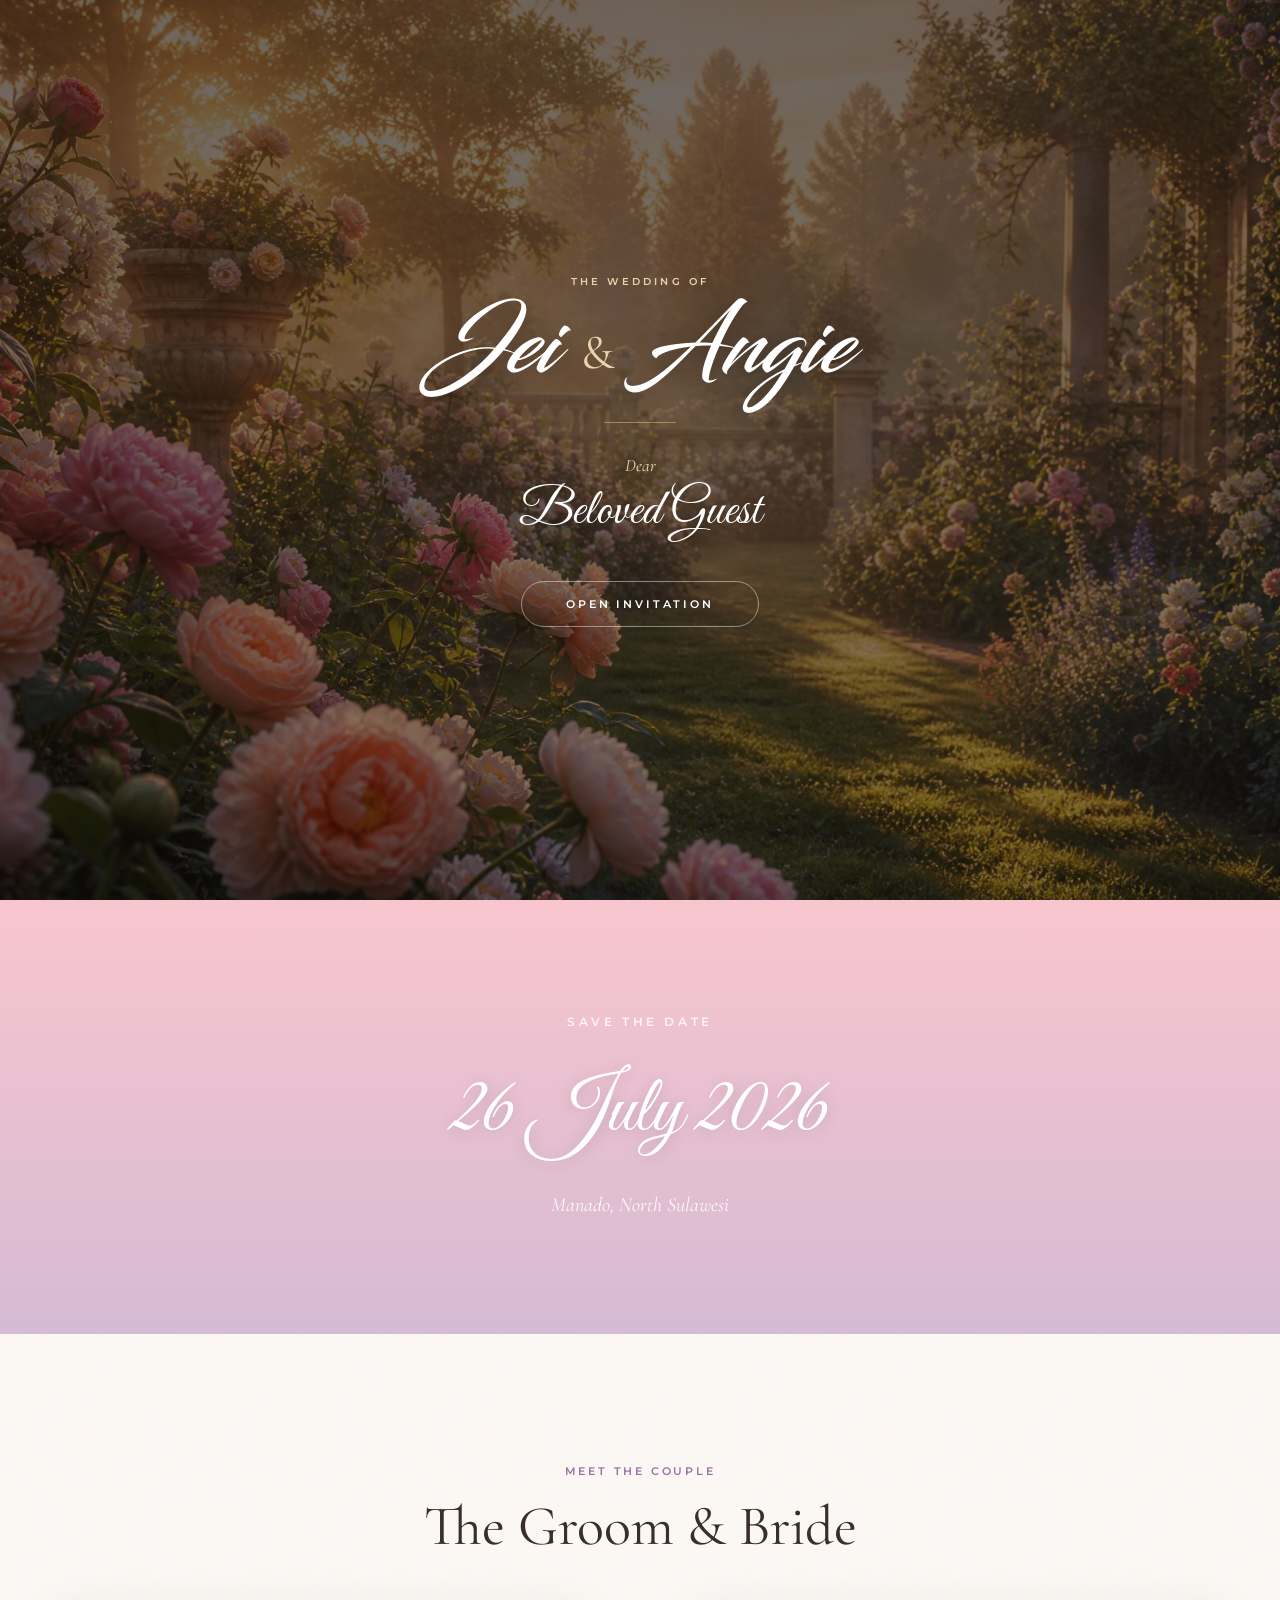
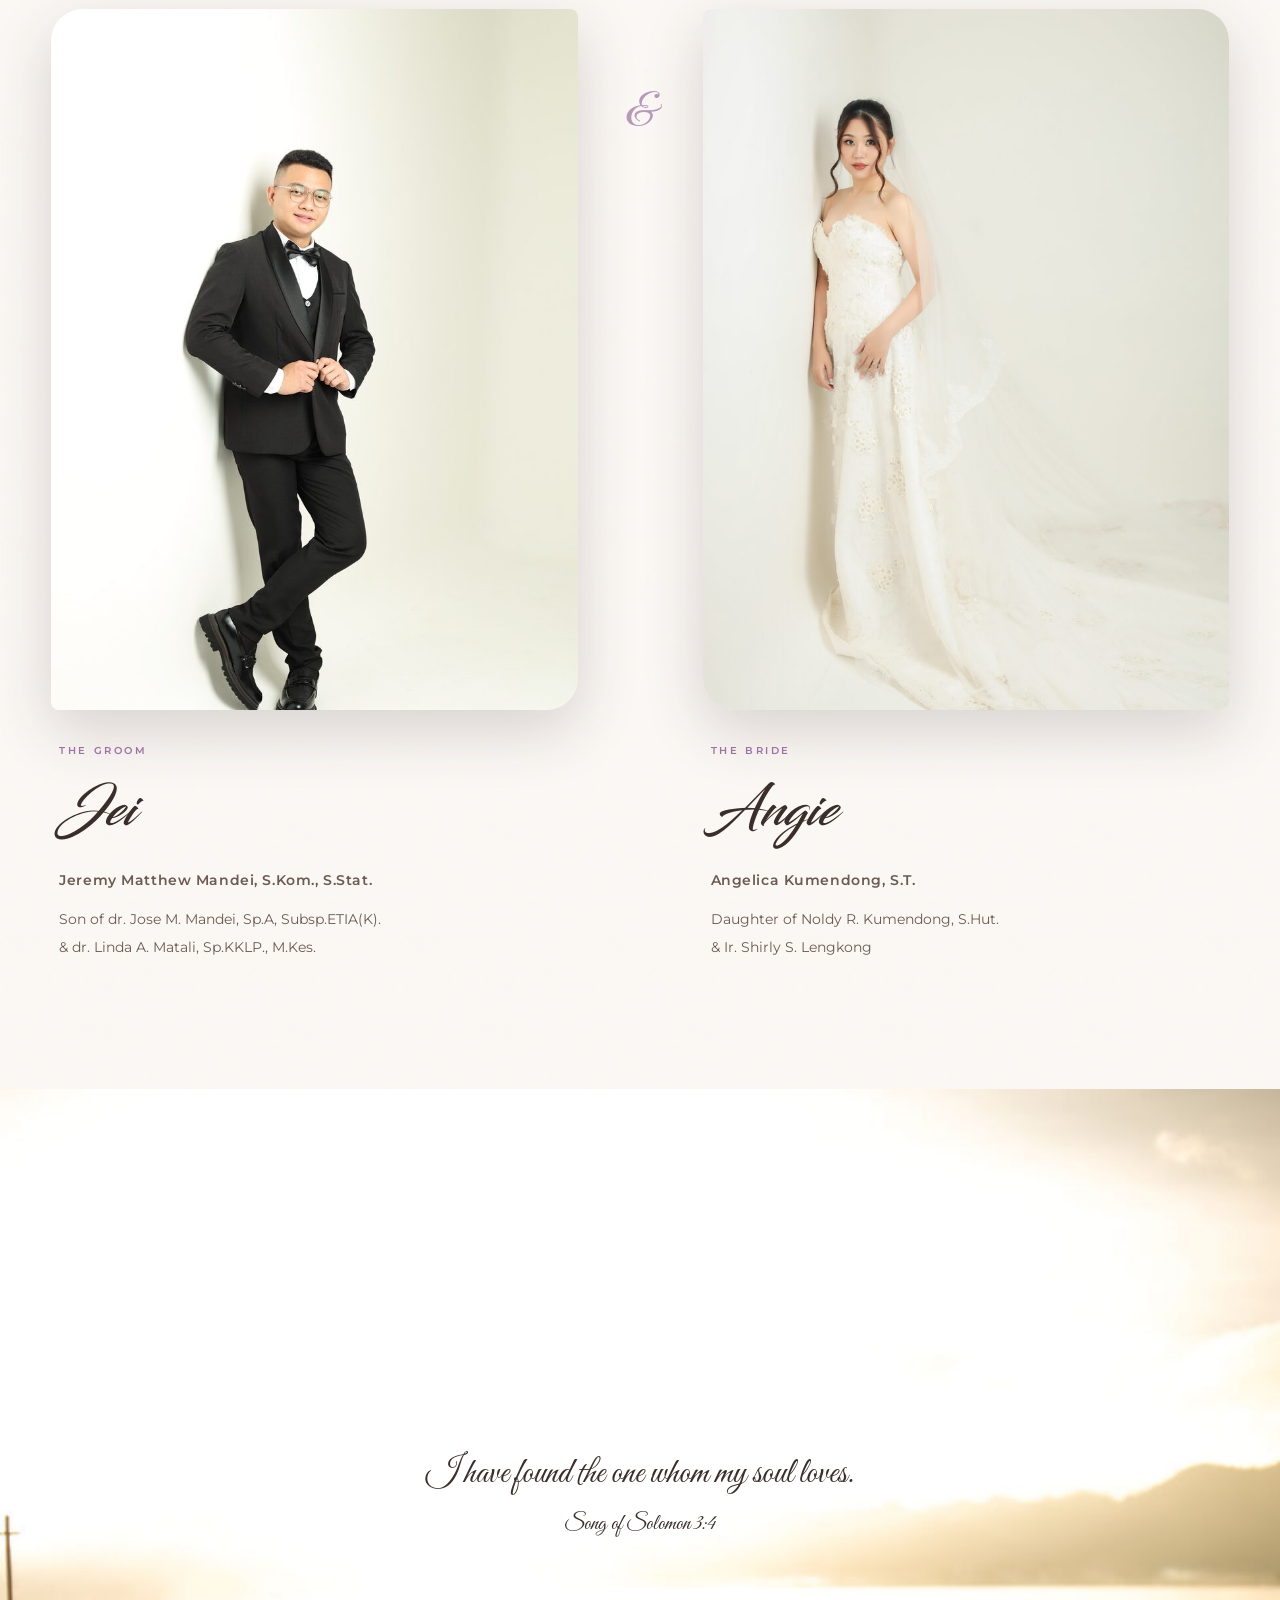
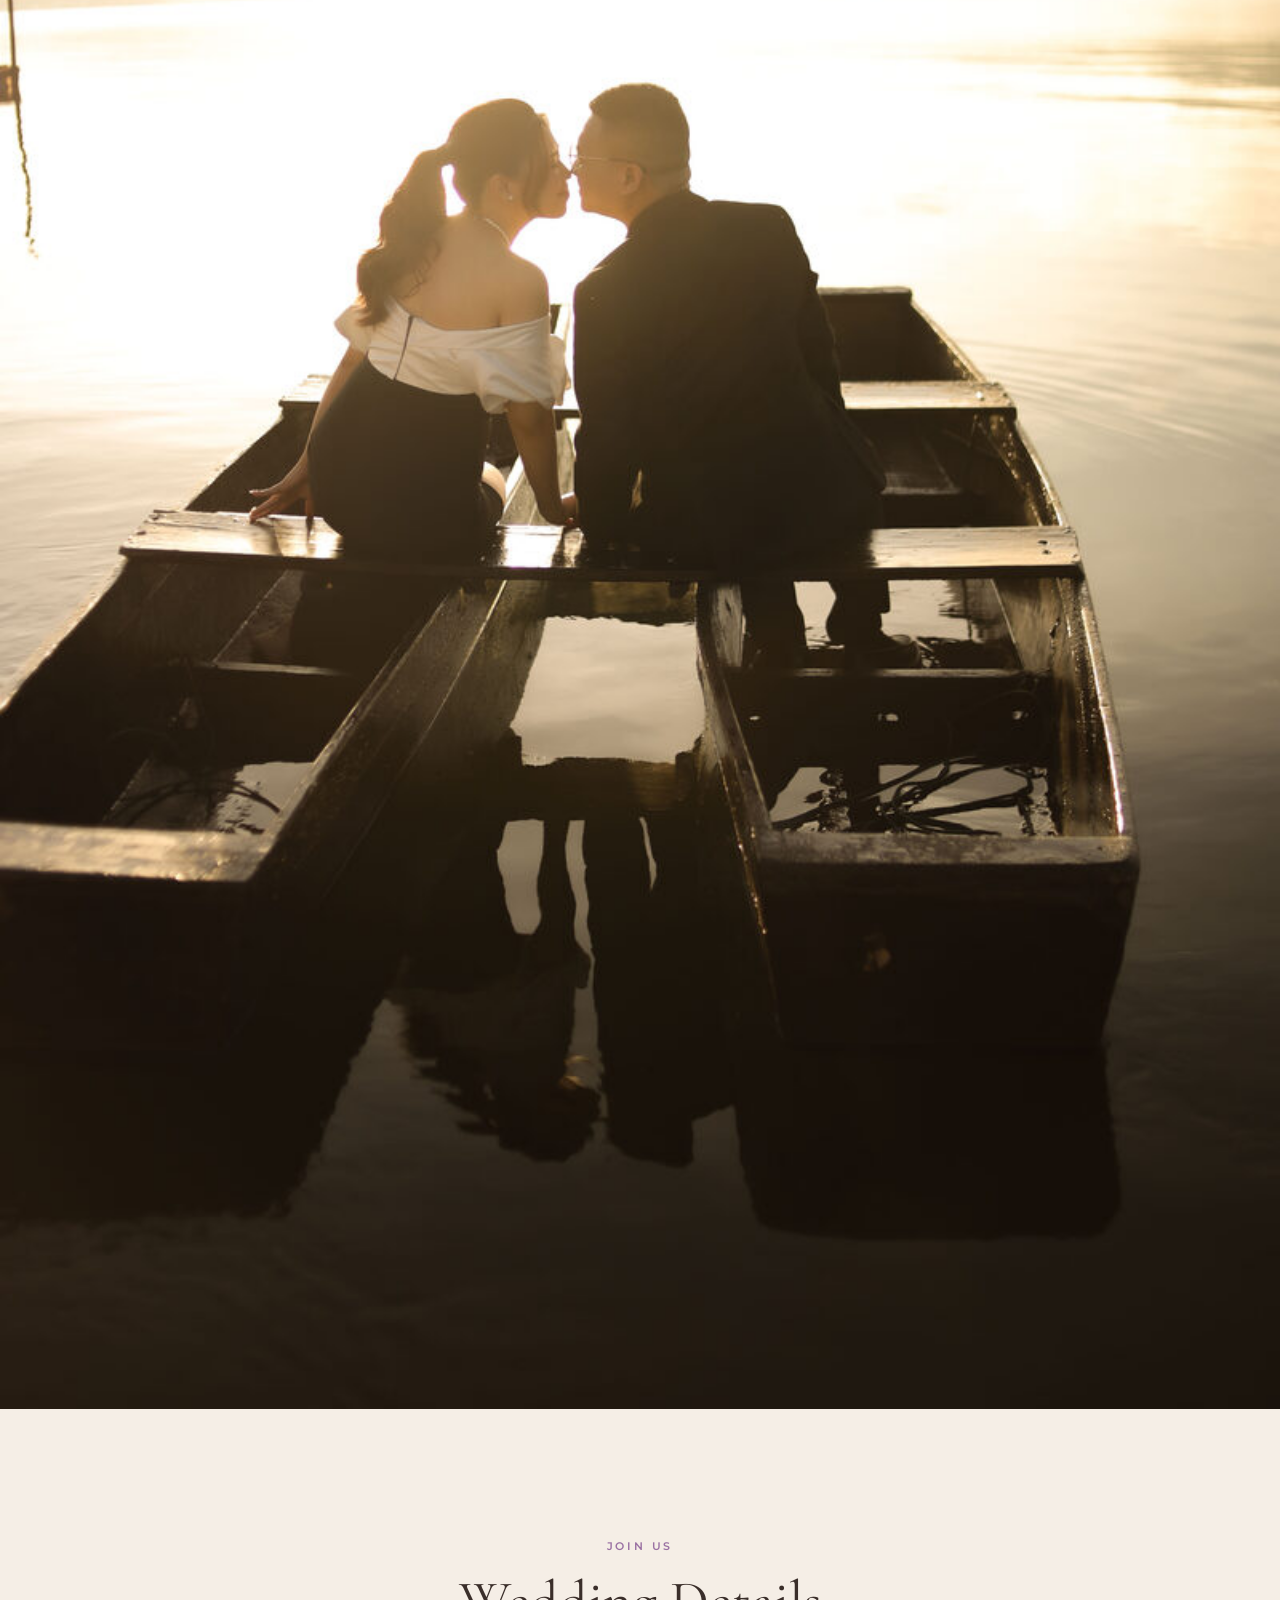
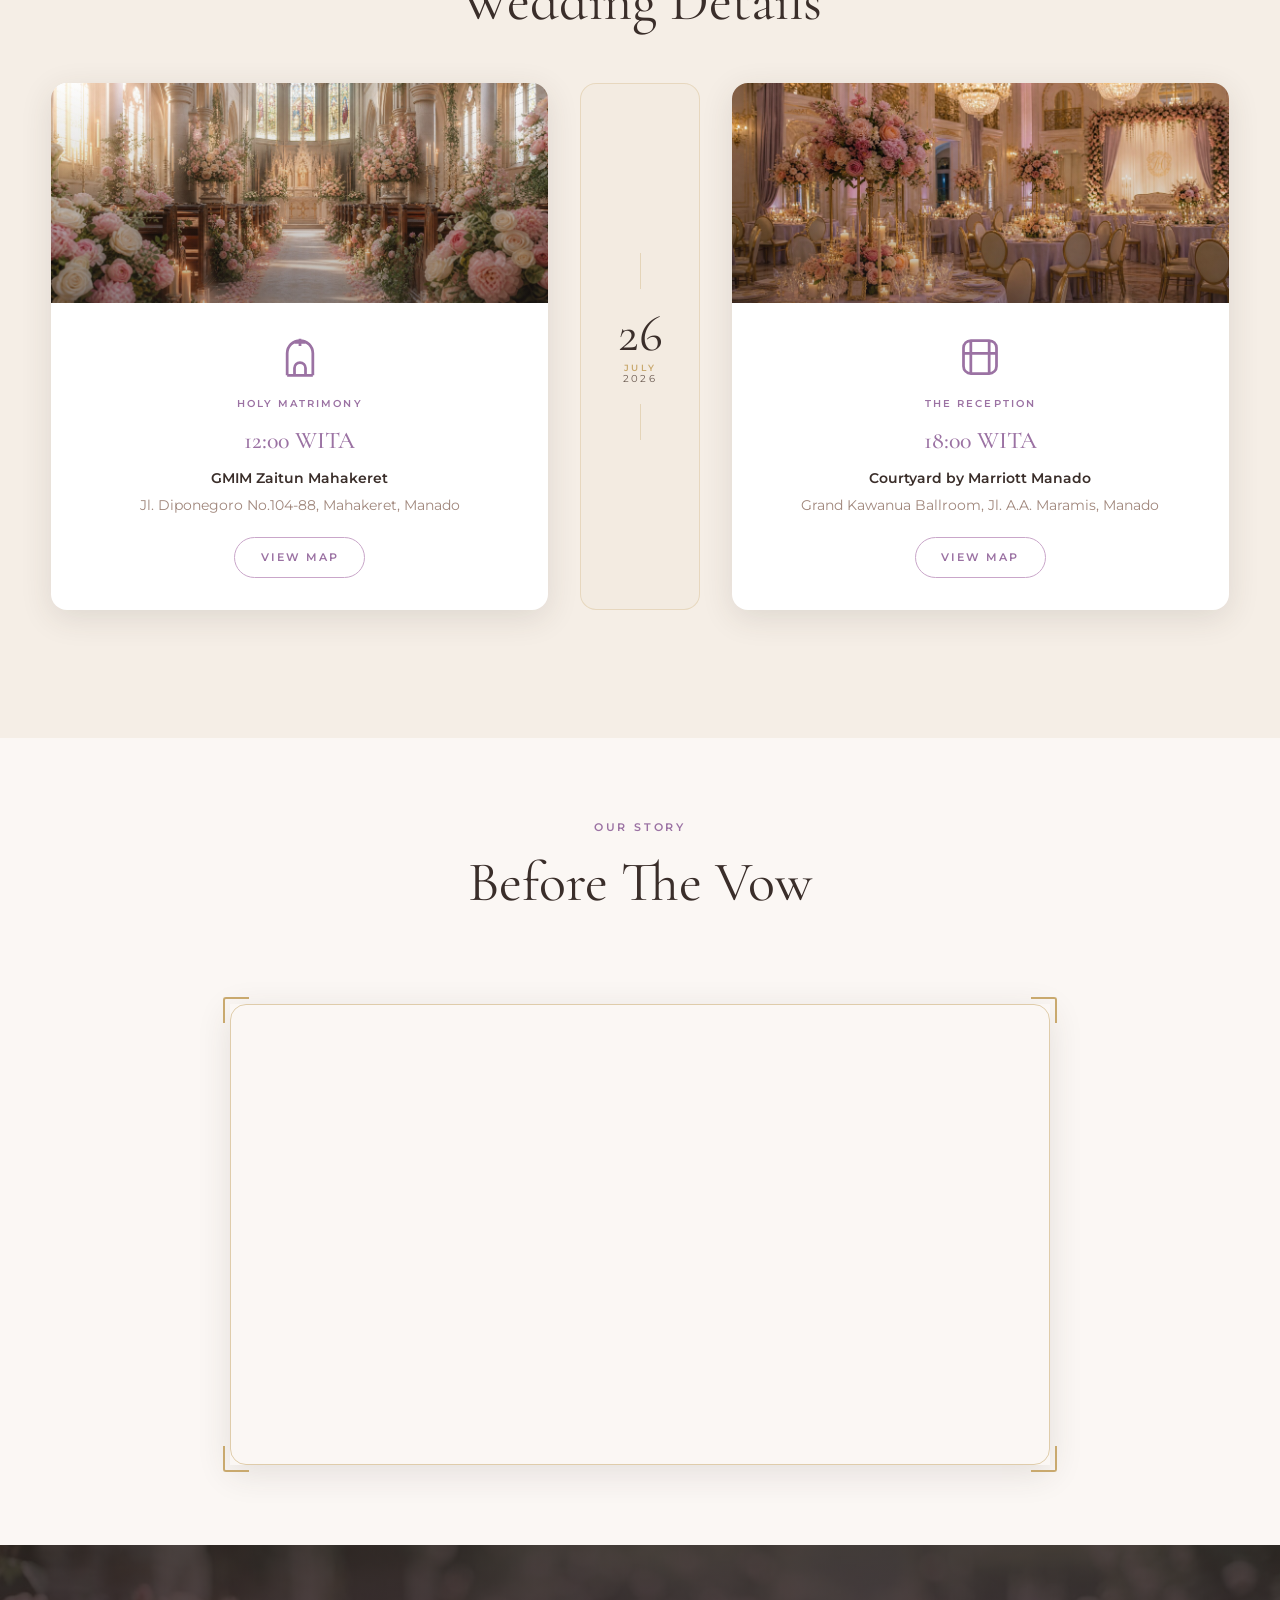
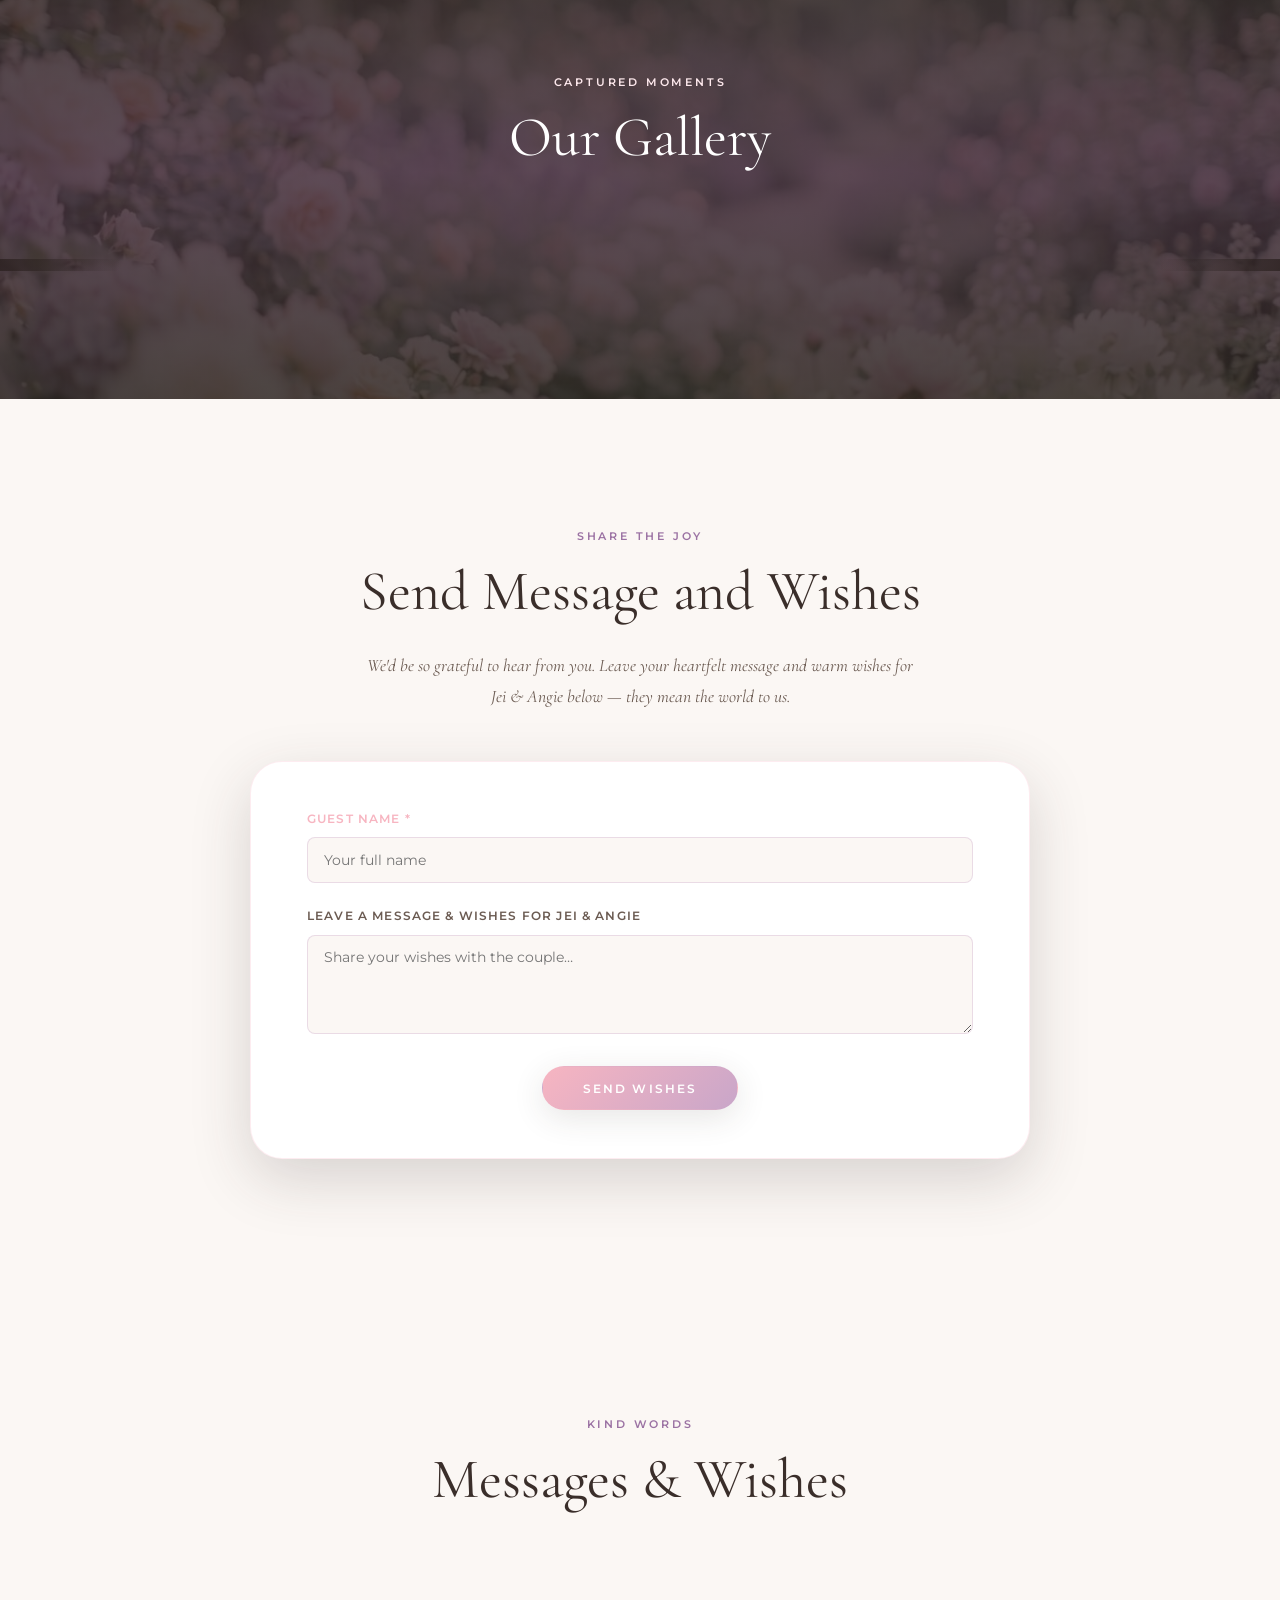
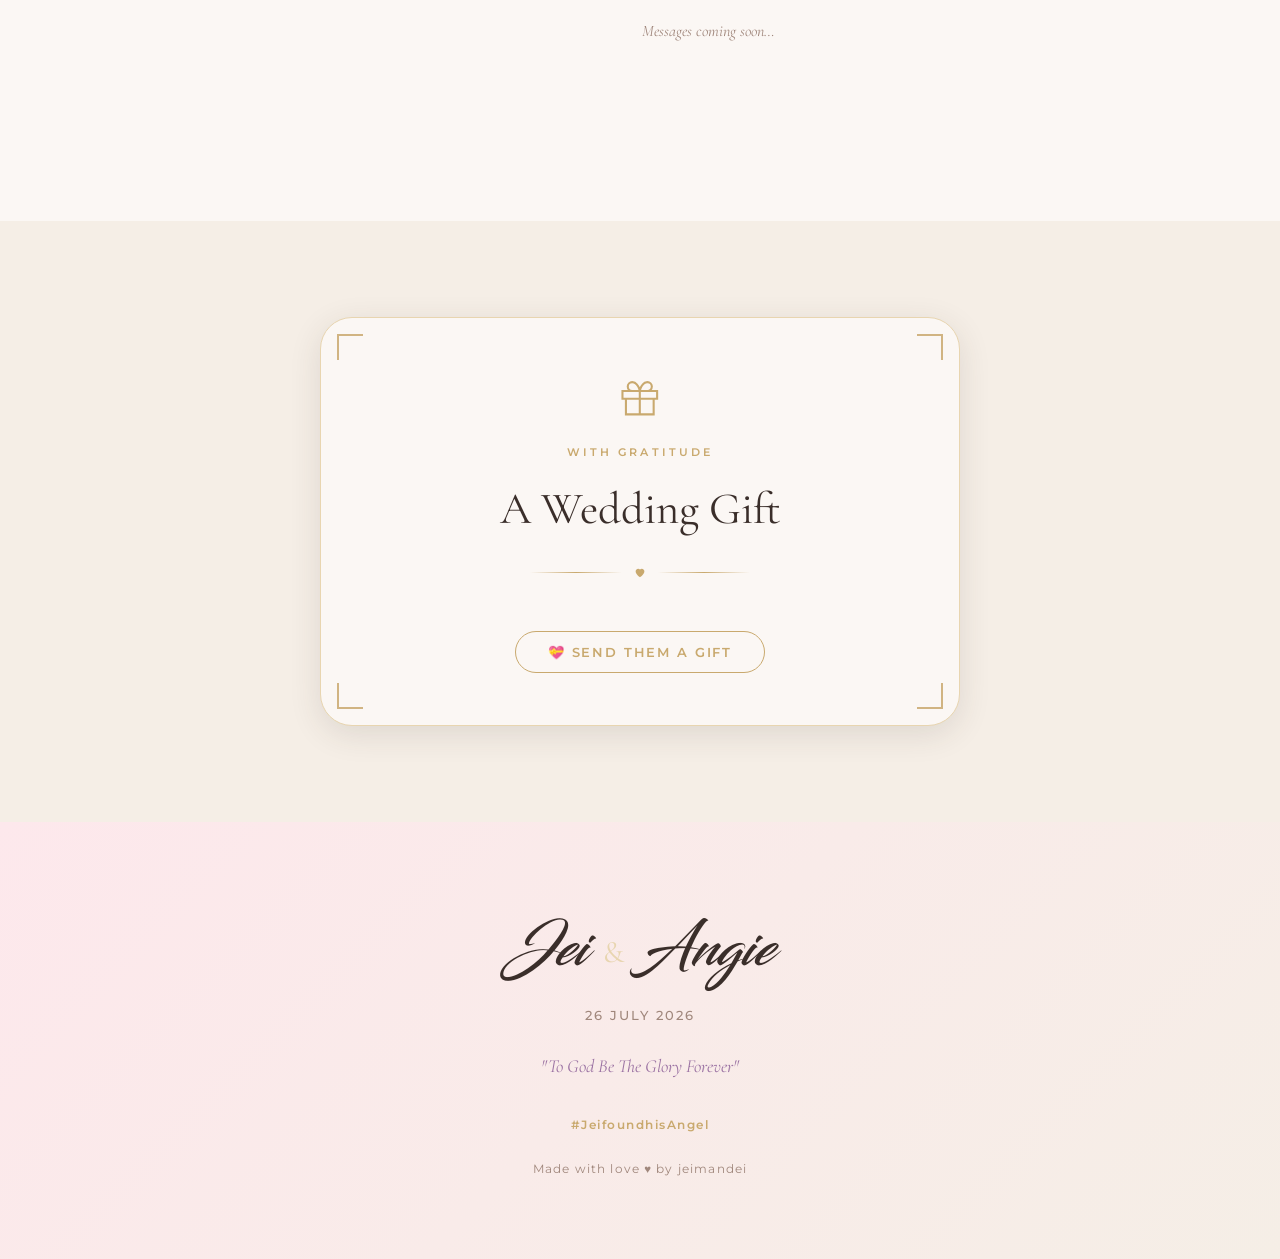
==== commit d8864d7c: "Reorder portraits section title and drop gift-section blurb "The Bride & Groom" -> "The Groom & Brid" ====
--- a/index.html
+++ b/index.html
@@ -172,7 +172,7 @@
     <div class="container">
       <div class="section-header fade-in">
         <p class="section-label" data-i18n="portraits.label">Meet the Couple</p>
-        <h2 class="section-title" data-i18n="portraits.title">The Bride &amp; Groom</h2>
+        <h2 class="section-title" data-i18n="portraits.title">The Groom &amp; Bride</h2>
       </div>
 
       <div class="portraits__grid">
@@ -498,8 +498,6 @@
           <span></span>
         </div>
 
-        <p class="gift-section__text">Your presence is our greatest gift. Should you wish to bless us further, a heartfelt contribution would mean the world to us.</p>
-
         <button class="gift-btn js-gift-open" id="giftBtn" data-i18n="gift.btn">&#128157; Send them a gift</button>
       </div>
     </div>
--- a/css/styles.css
+++ b/css/styles.css
@@ -2026,20 +2026,9 @@
   flex-shrink: 0;
 }
 
-.gift-section__text {
-  font-family: var(--font-head);
-  font-size: 1.1rem;
-  font-style: italic;
-  color: var(--text-mid);
-  line-height: 1.8;
-  max-width: 470px;
-  margin: 0 auto 0.5rem;
-}
-
 @media (max-width: 540px) {
   .gift-section { padding: 4rem 0; }
   .gift-section__inner { padding: 3rem 1.5rem 2.75rem; }
-  .gift-section__text { font-size: 1rem; }
 }
 
 /* ─── QR PASS POPUP MODAL ─── */
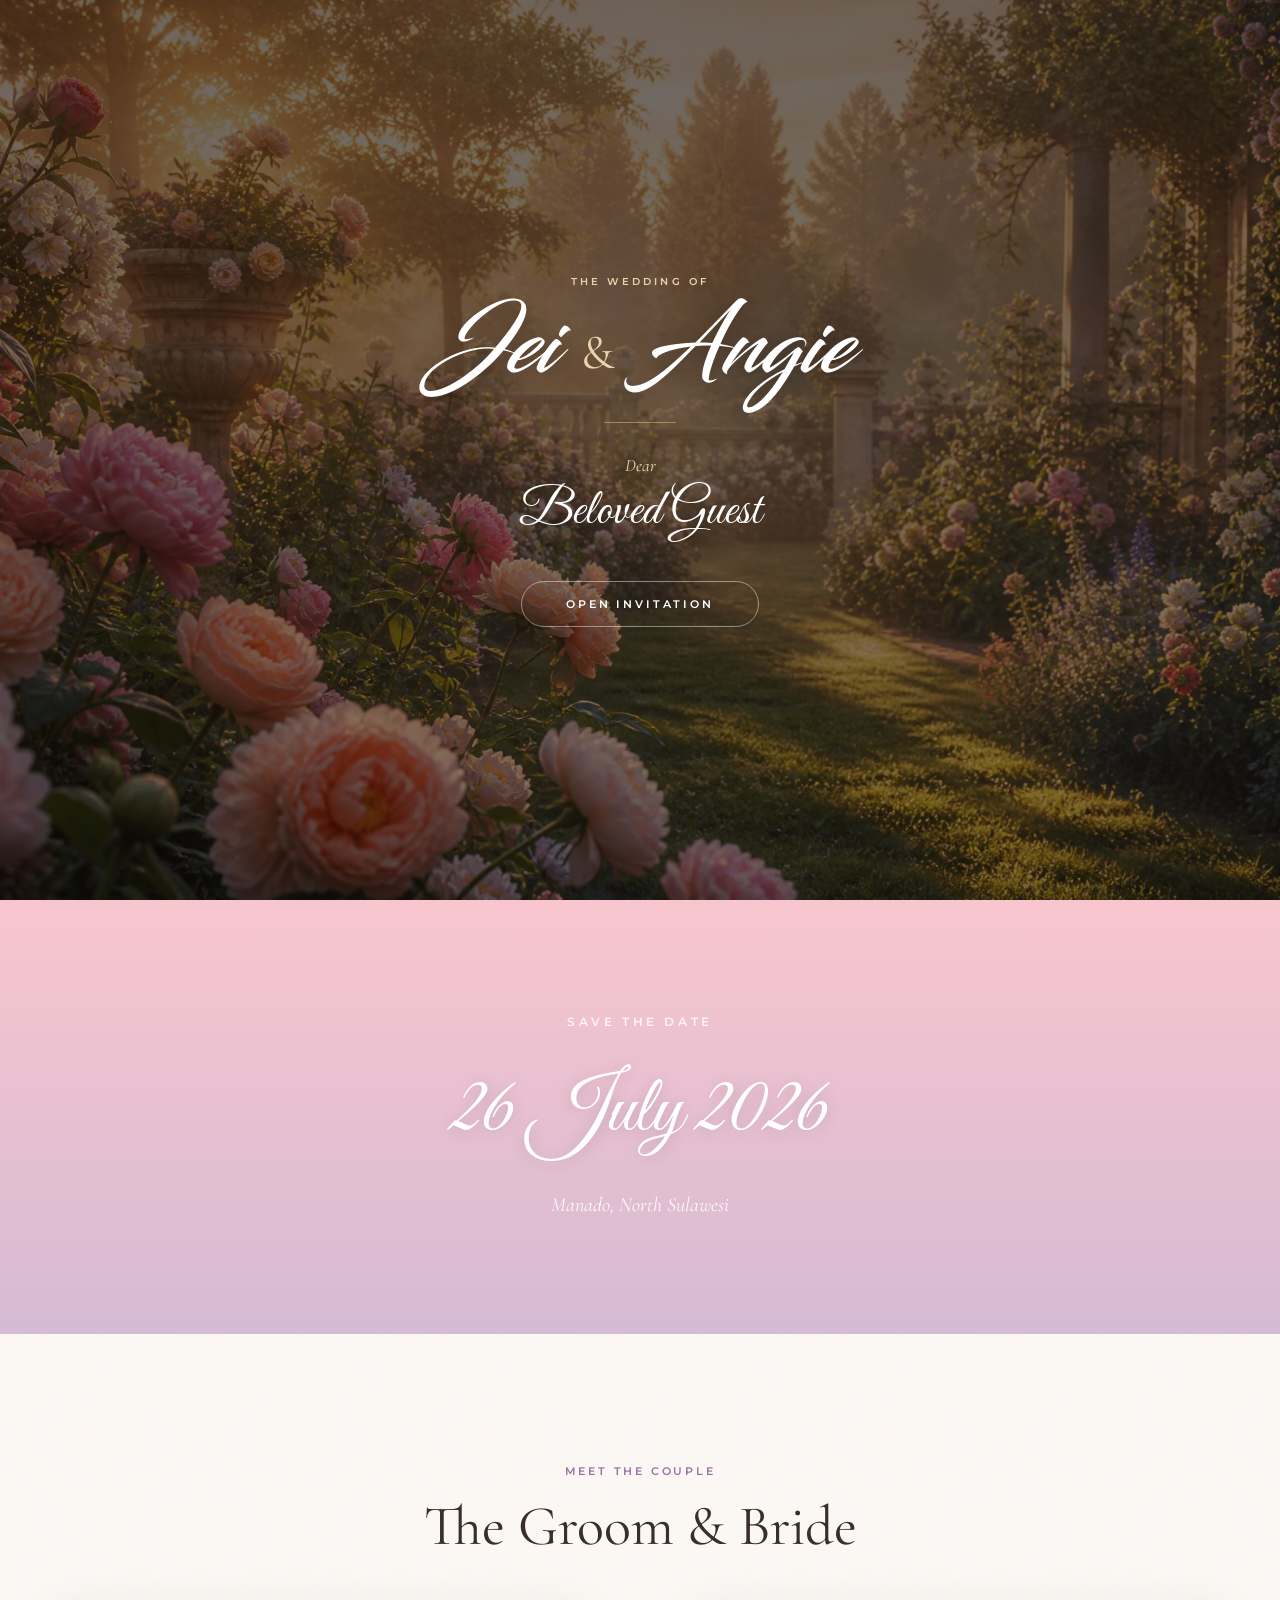
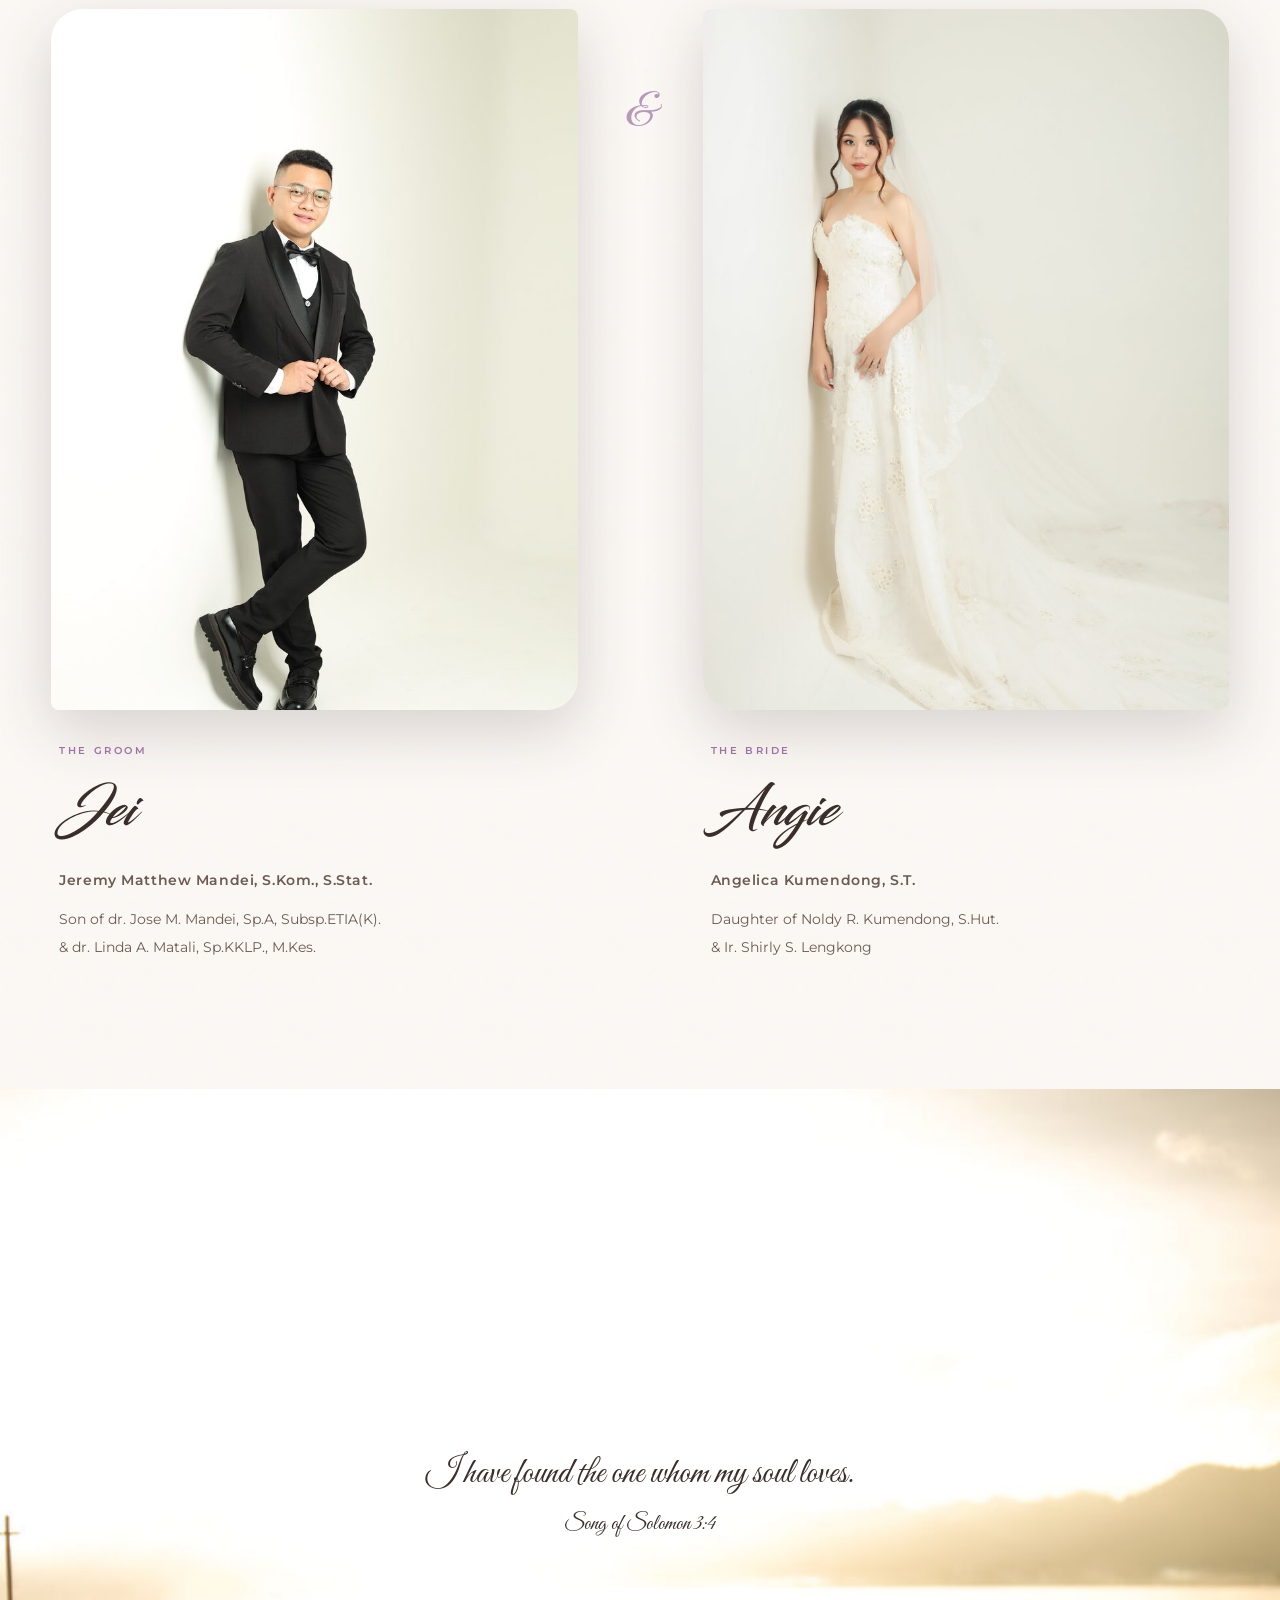
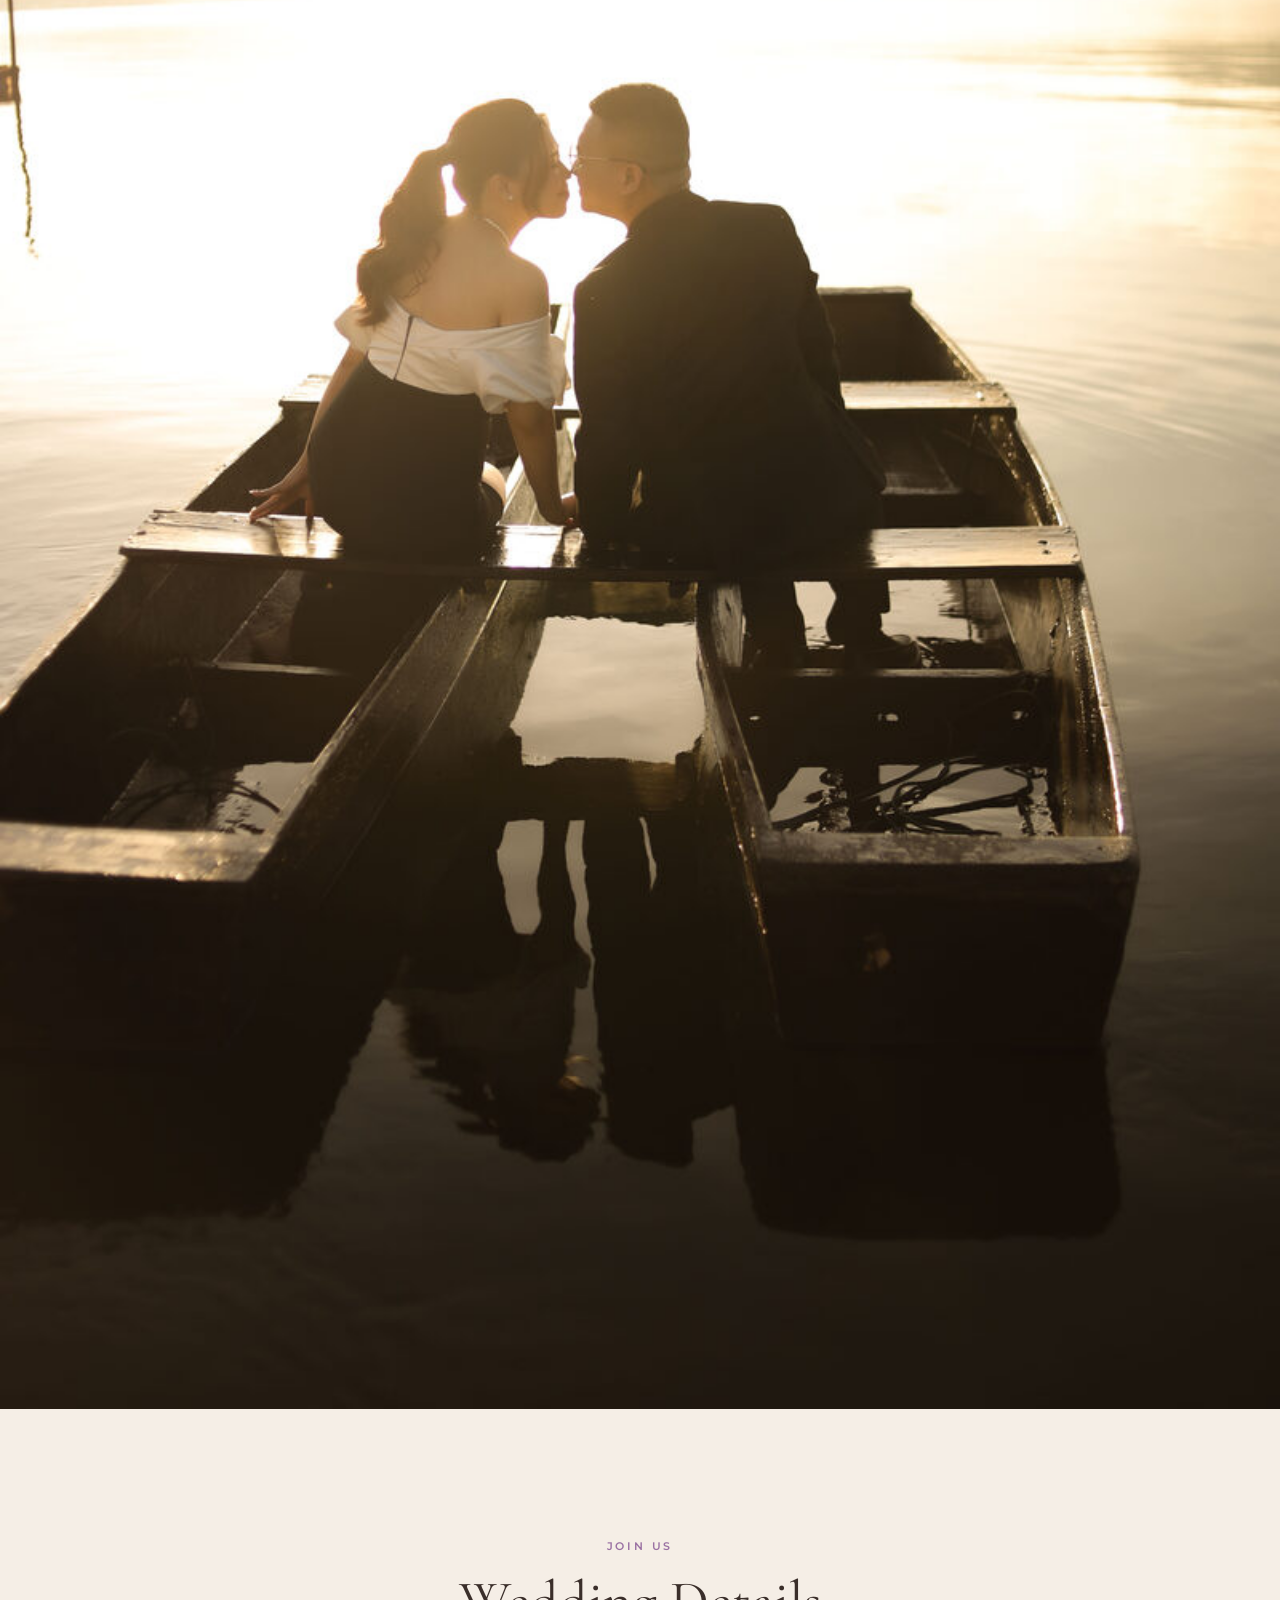
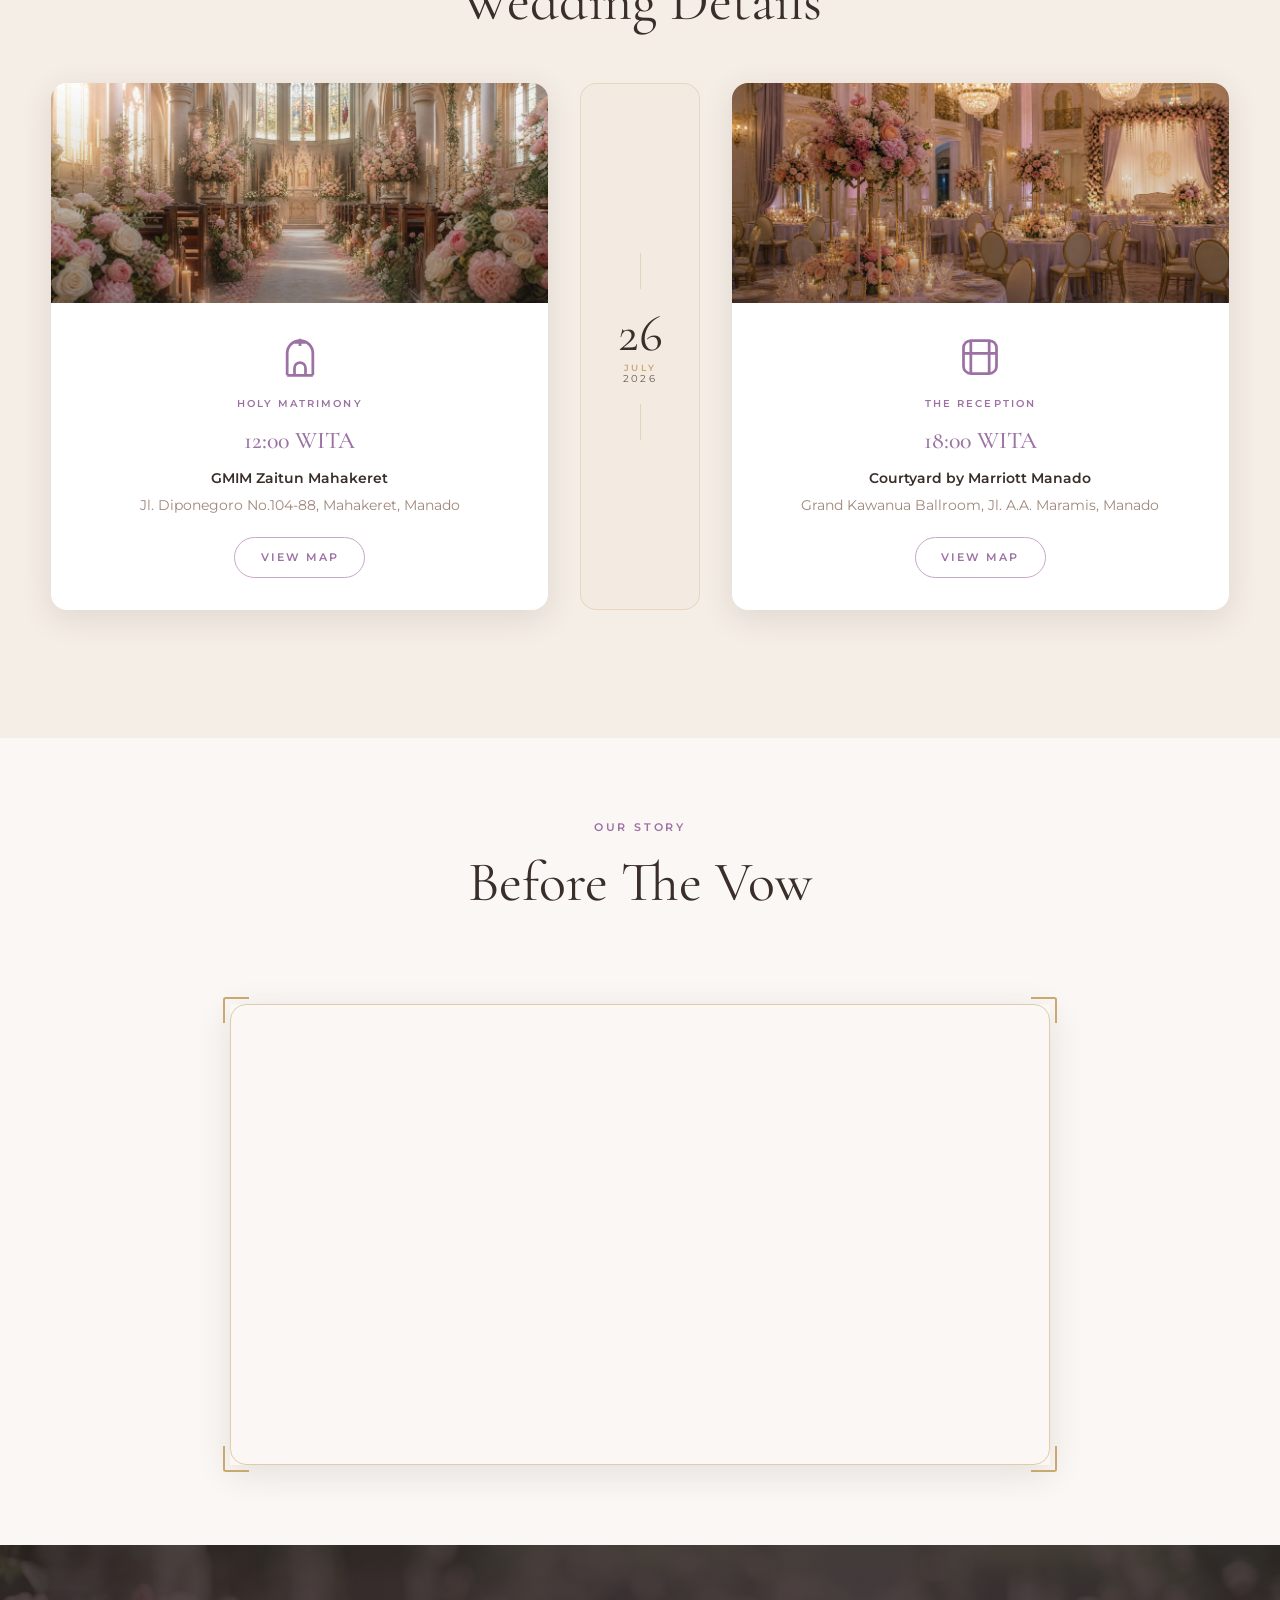
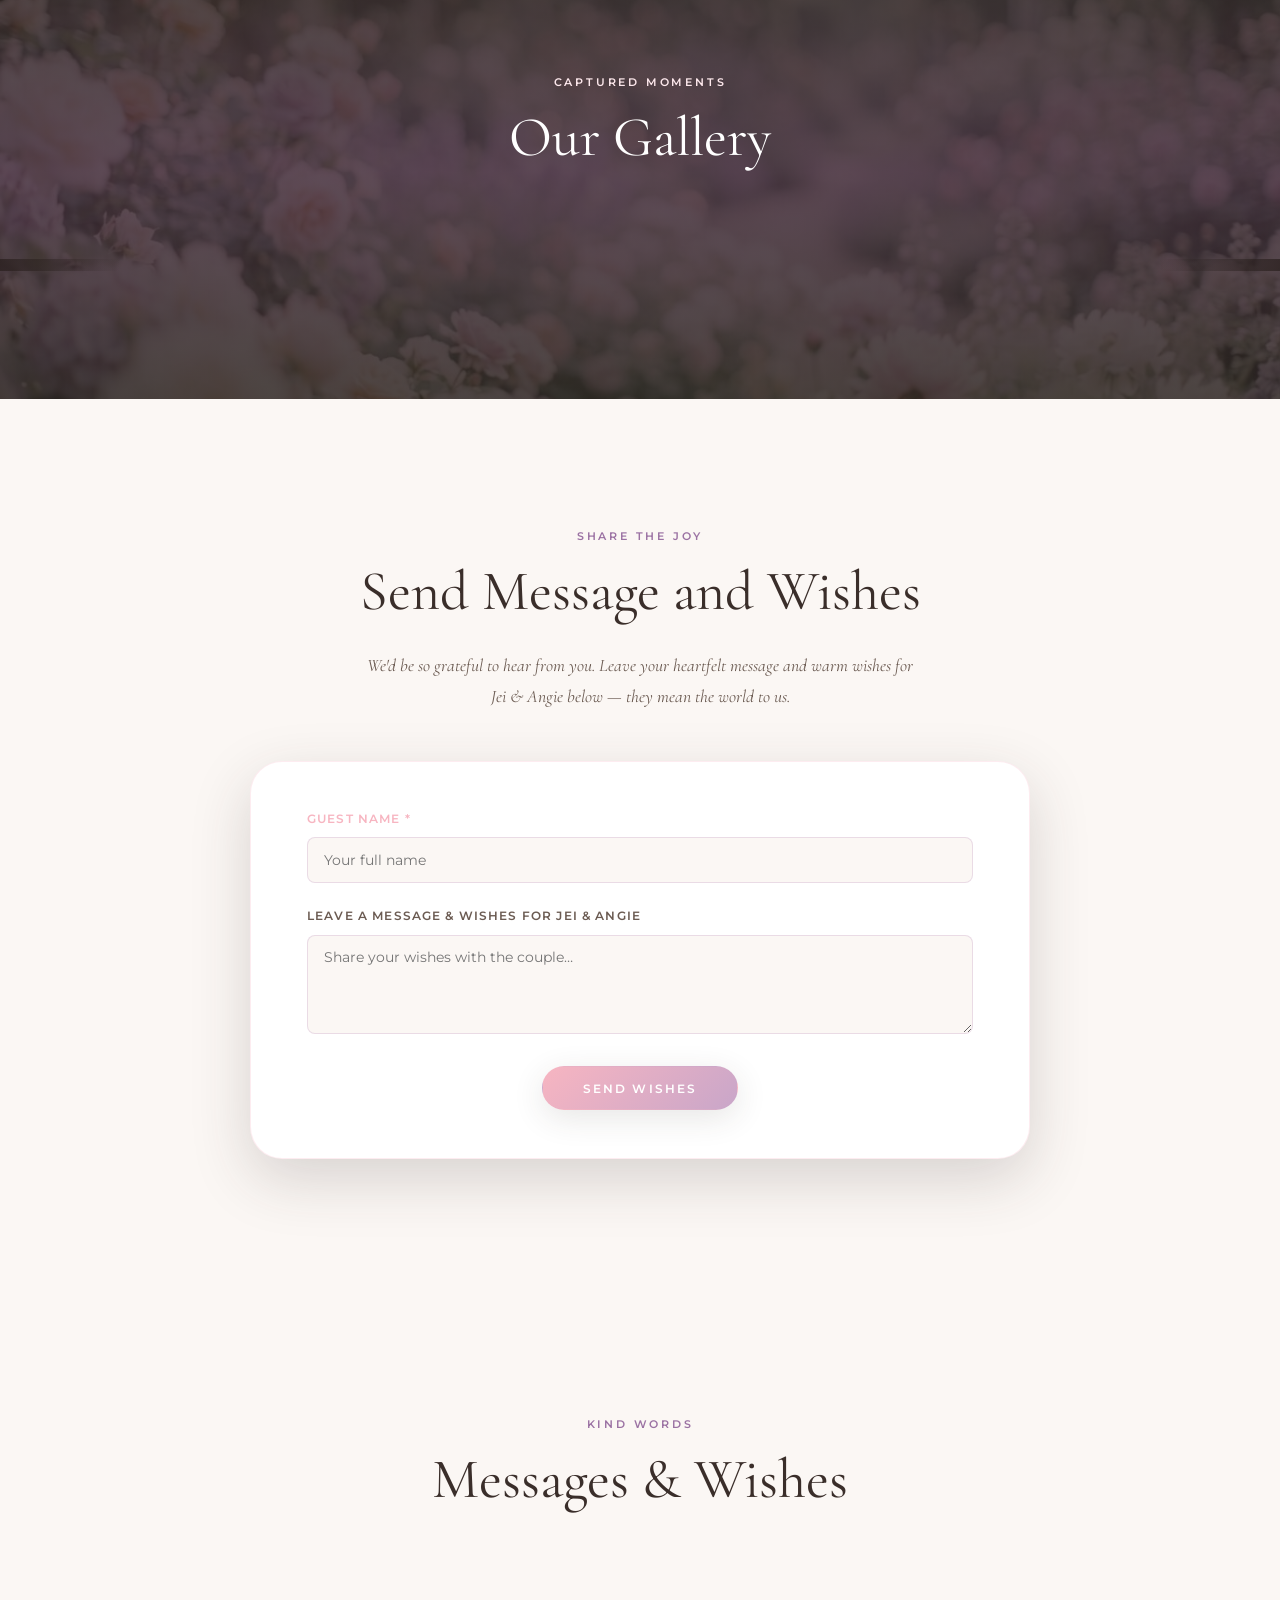
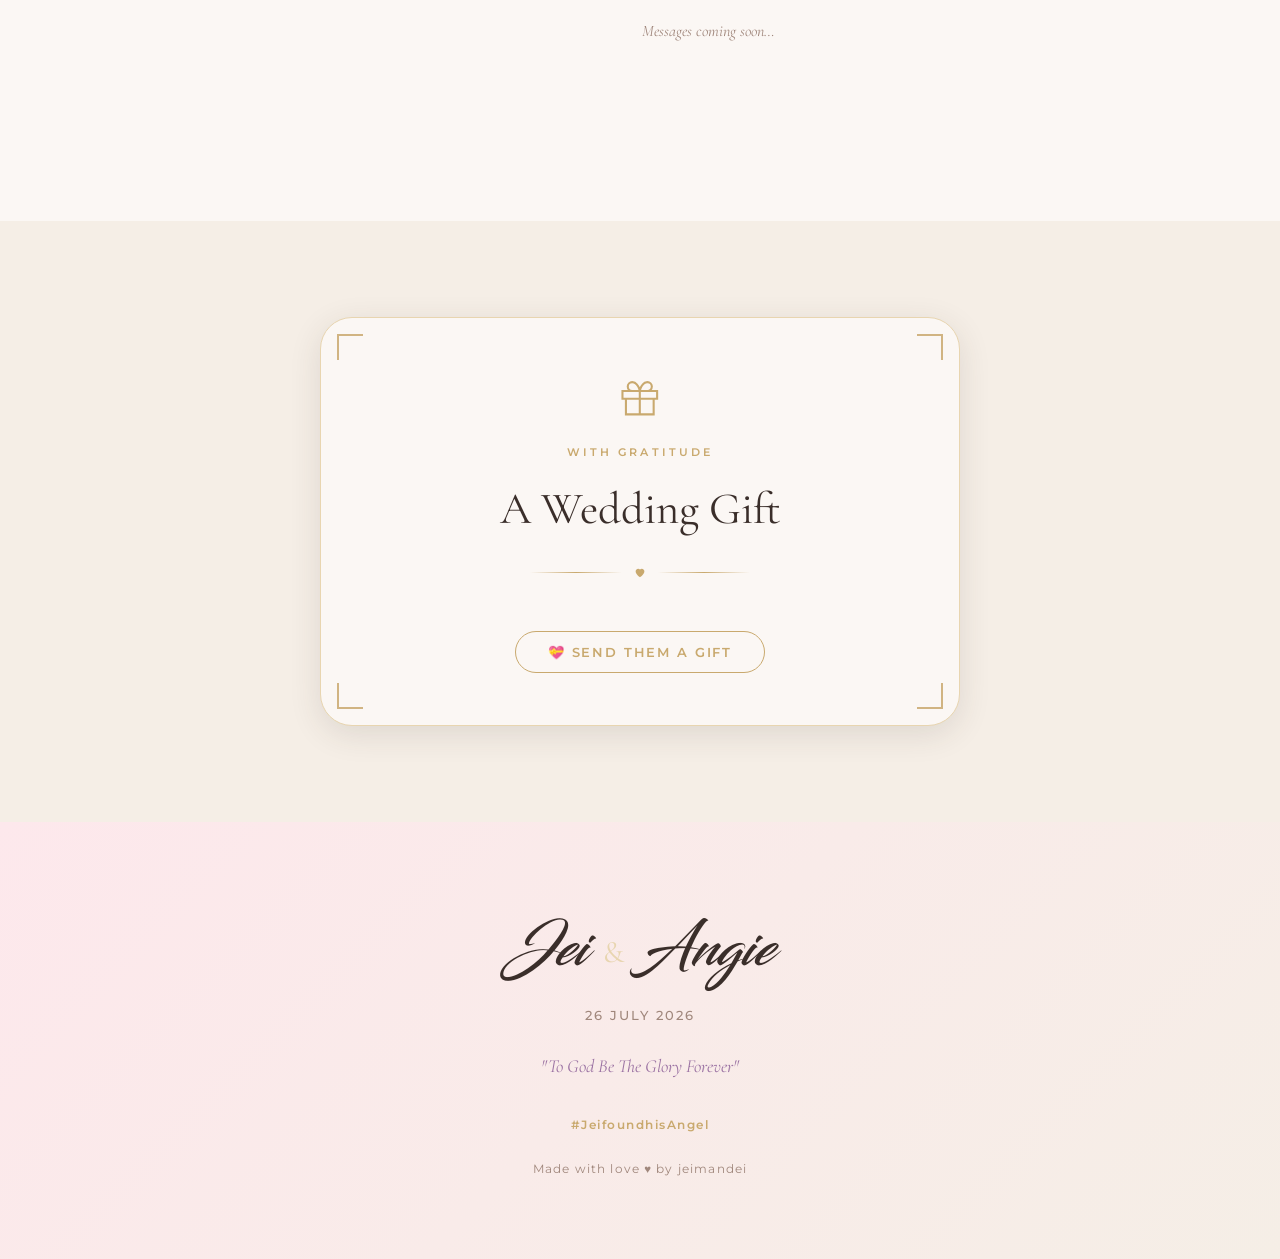
==== commit 59ee396f: "Add Open Graph / Twitter Card preview tags to index.html Shared invite links previously had no previ" ====
--- a/index.html
+++ b/index.html
@@ -4,6 +4,20 @@
   <meta charset="UTF-8" />
   <meta name="viewport" content="width=device-width, initial-scale=1.0" />
   <title>Jeremy &amp; Angelica — We're Getting Married</title>
+  <meta name="description" content="Join us as we celebrate our wedding on 26 July 2026 — Jeremy &amp; Angelica" />
+
+  <!-- Open Graph / link preview (same for every guest — no personal data) -->
+  <meta property="og:type" content="website" />
+  <meta property="og:title" content="Jeremy &amp; Angelica — We're Getting Married" />
+  <meta property="og:description" content="Join us as we celebrate our wedding on 26 July 2026" />
+  <meta property="og:image" content="https://jeiangiewedding.jeimandei.com/images/groombride/hero-couple.jpg" />
+  <meta property="og:image:width" content="900" />
+  <meta property="og:image:height" content="1200" />
+  <meta property="og:url" content="https://jeiangiewedding.jeimandei.com/" />
+  <meta name="twitter:card" content="summary_large_image" />
+  <meta name="twitter:title" content="Jeremy &amp; Angelica — We're Getting Married" />
+  <meta name="twitter:description" content="Join us as we celebrate our wedding on 26 July 2026" />
+  <meta name="twitter:image" content="https://jeiangiewedding.jeimandei.com/images/groombride/hero-couple.jpg" />
 
   <!-- Fonts -->
   <link rel="preconnect" href="https://fonts.googleapis.com" />
@@ -592,7 +606,6 @@
         <div id="qrisDynamicRender" style="display:none"></div>
         <p class="gift-modal__name">Jei &amp; Angie</p>
         <a class="gift-modal__download" href="images/assets/qris.png" download="Jei-Angie-QRIS.png">⤓ Save QRIS</a>
-        <p class="gift-modal__apps">GoPay &middot; OVO &middot; Dana &middot; ShopeePay<br>BCA &middot; BRI &middot; BNI &middot; Mandiri</p>
       </div>
     </div>
   </div>
--- a/css/styles.css
+++ b/css/styles.css
@@ -2349,14 +2349,6 @@
   white-space: nowrap;
 }
 
-.gift-modal__apps {
-  font-family: var(--font-body);
-  font-size: 0.68rem;
-  color: var(--text-light);
-  letter-spacing: 0.05em;
-  line-height: 1.9;
-}
-
 /* ─── GIFT MODAL ACCOUNTS ─── */
 .gift-modal__transfer-toggle {
   display: flex;
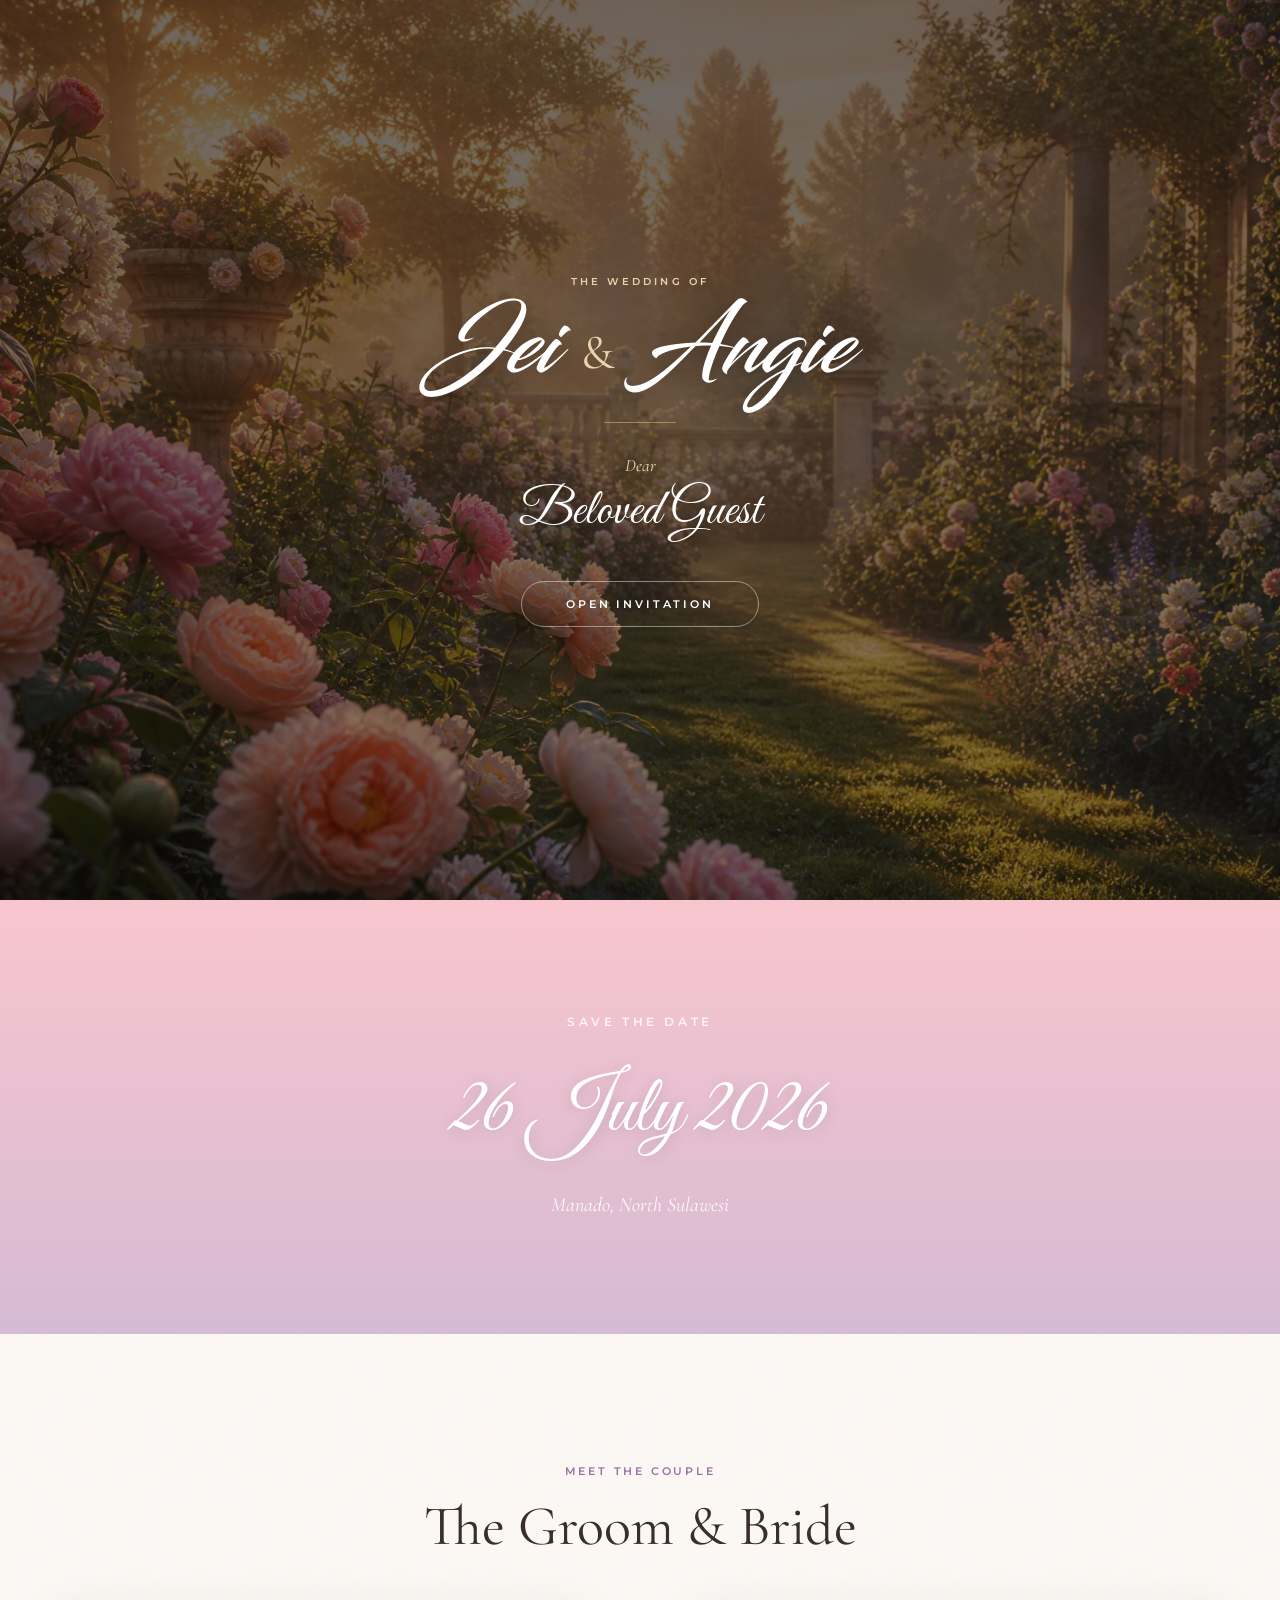
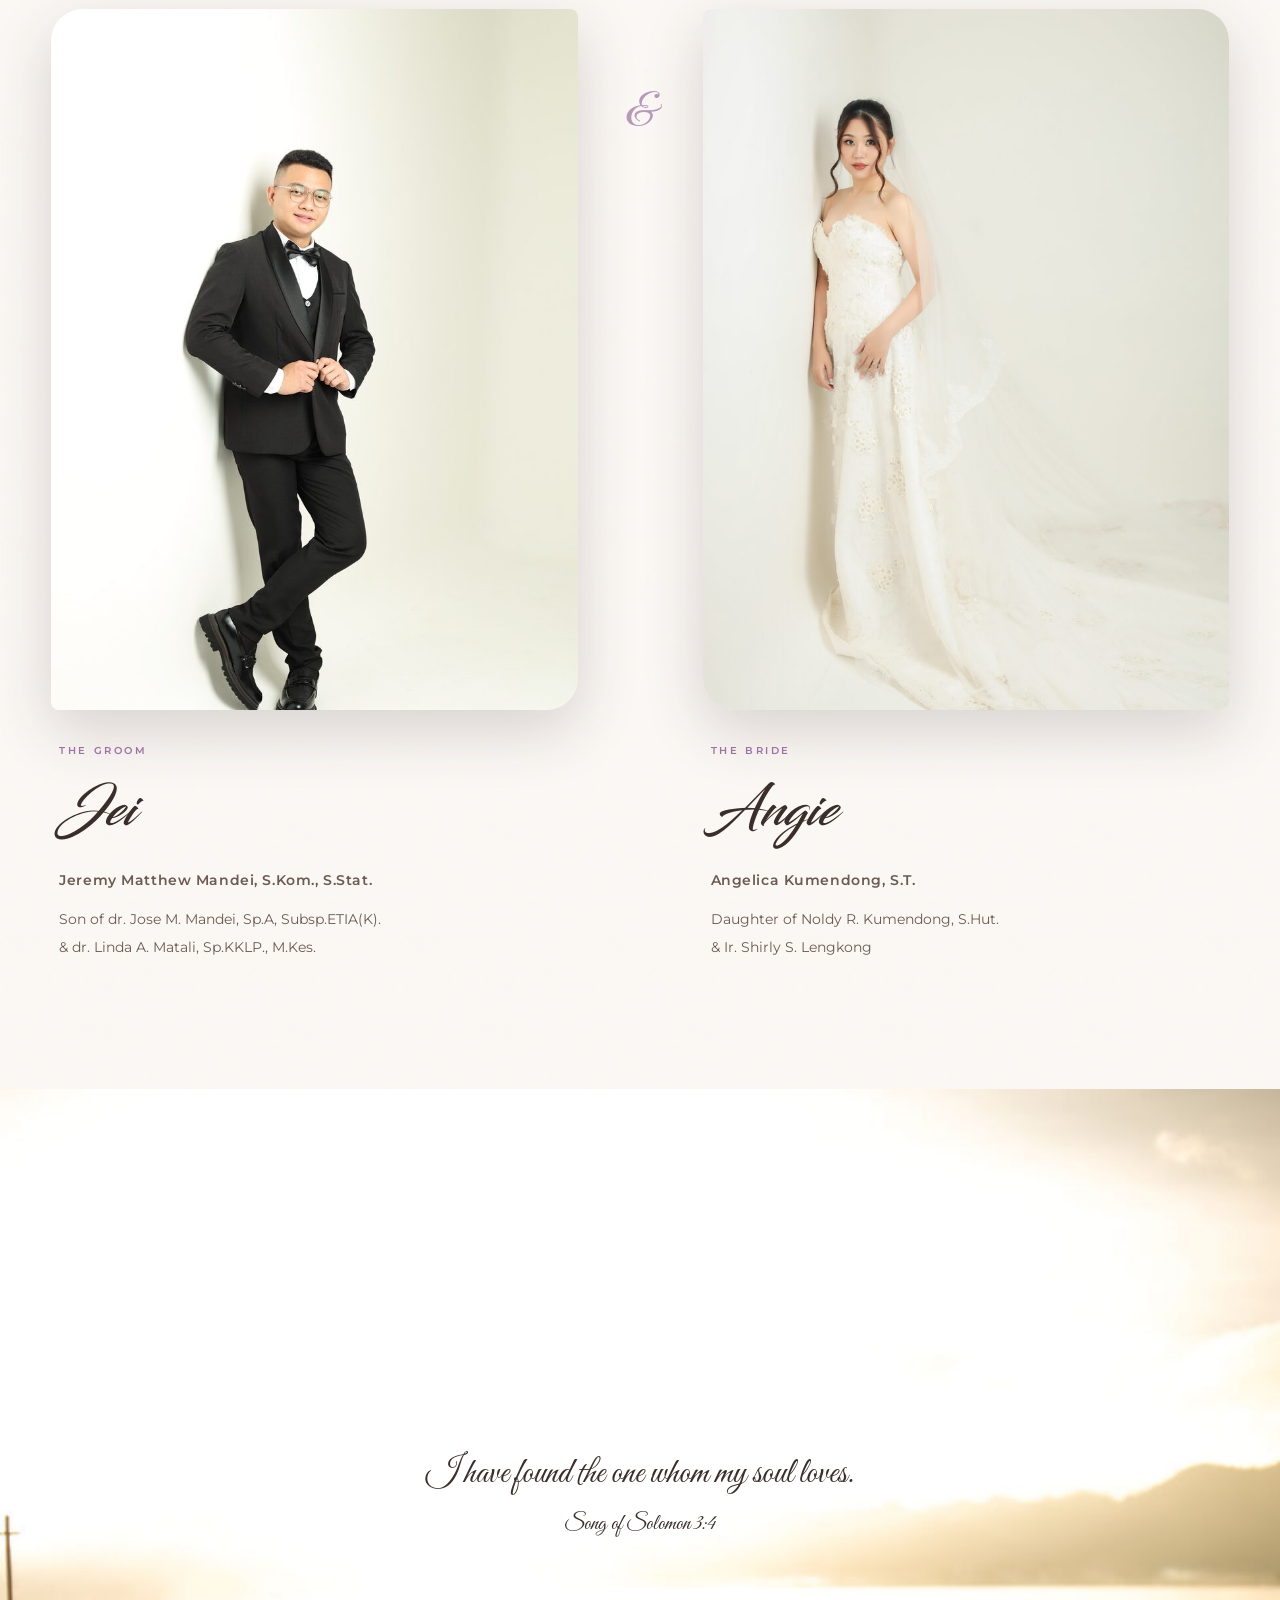
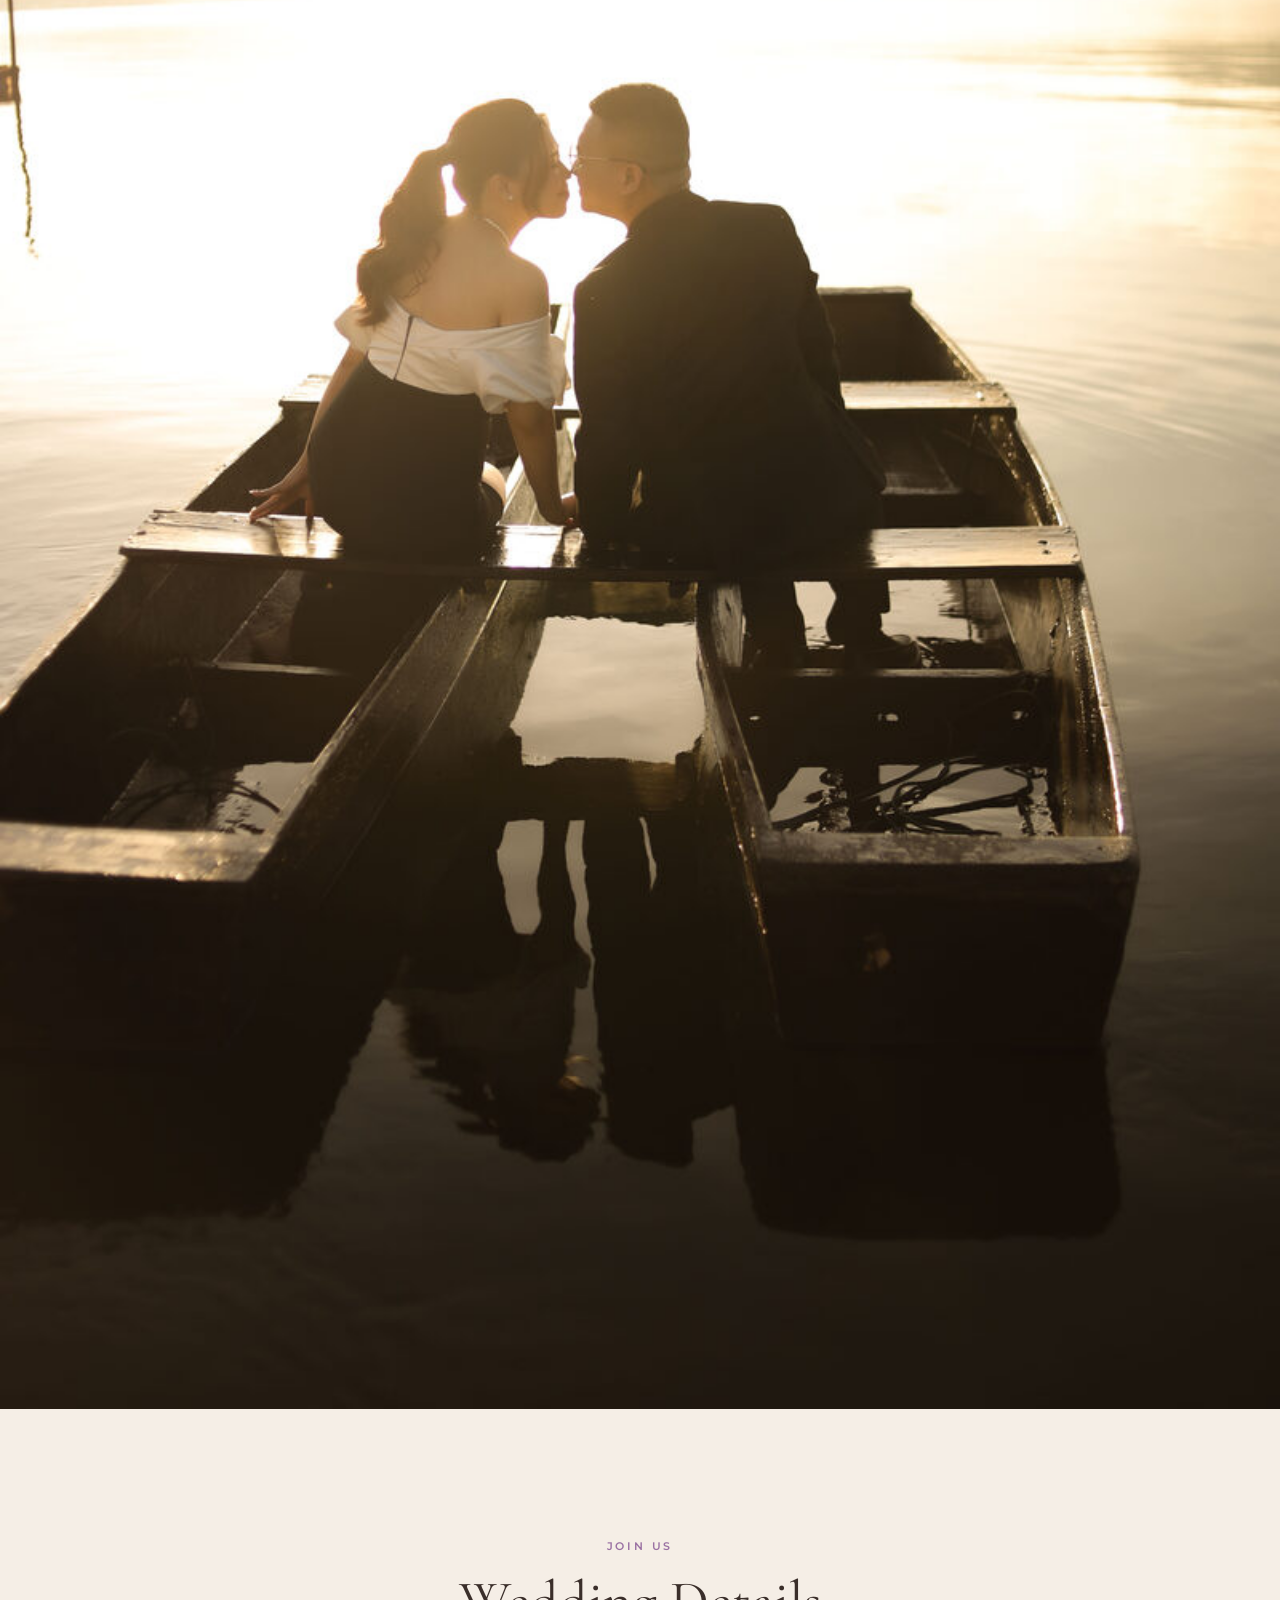
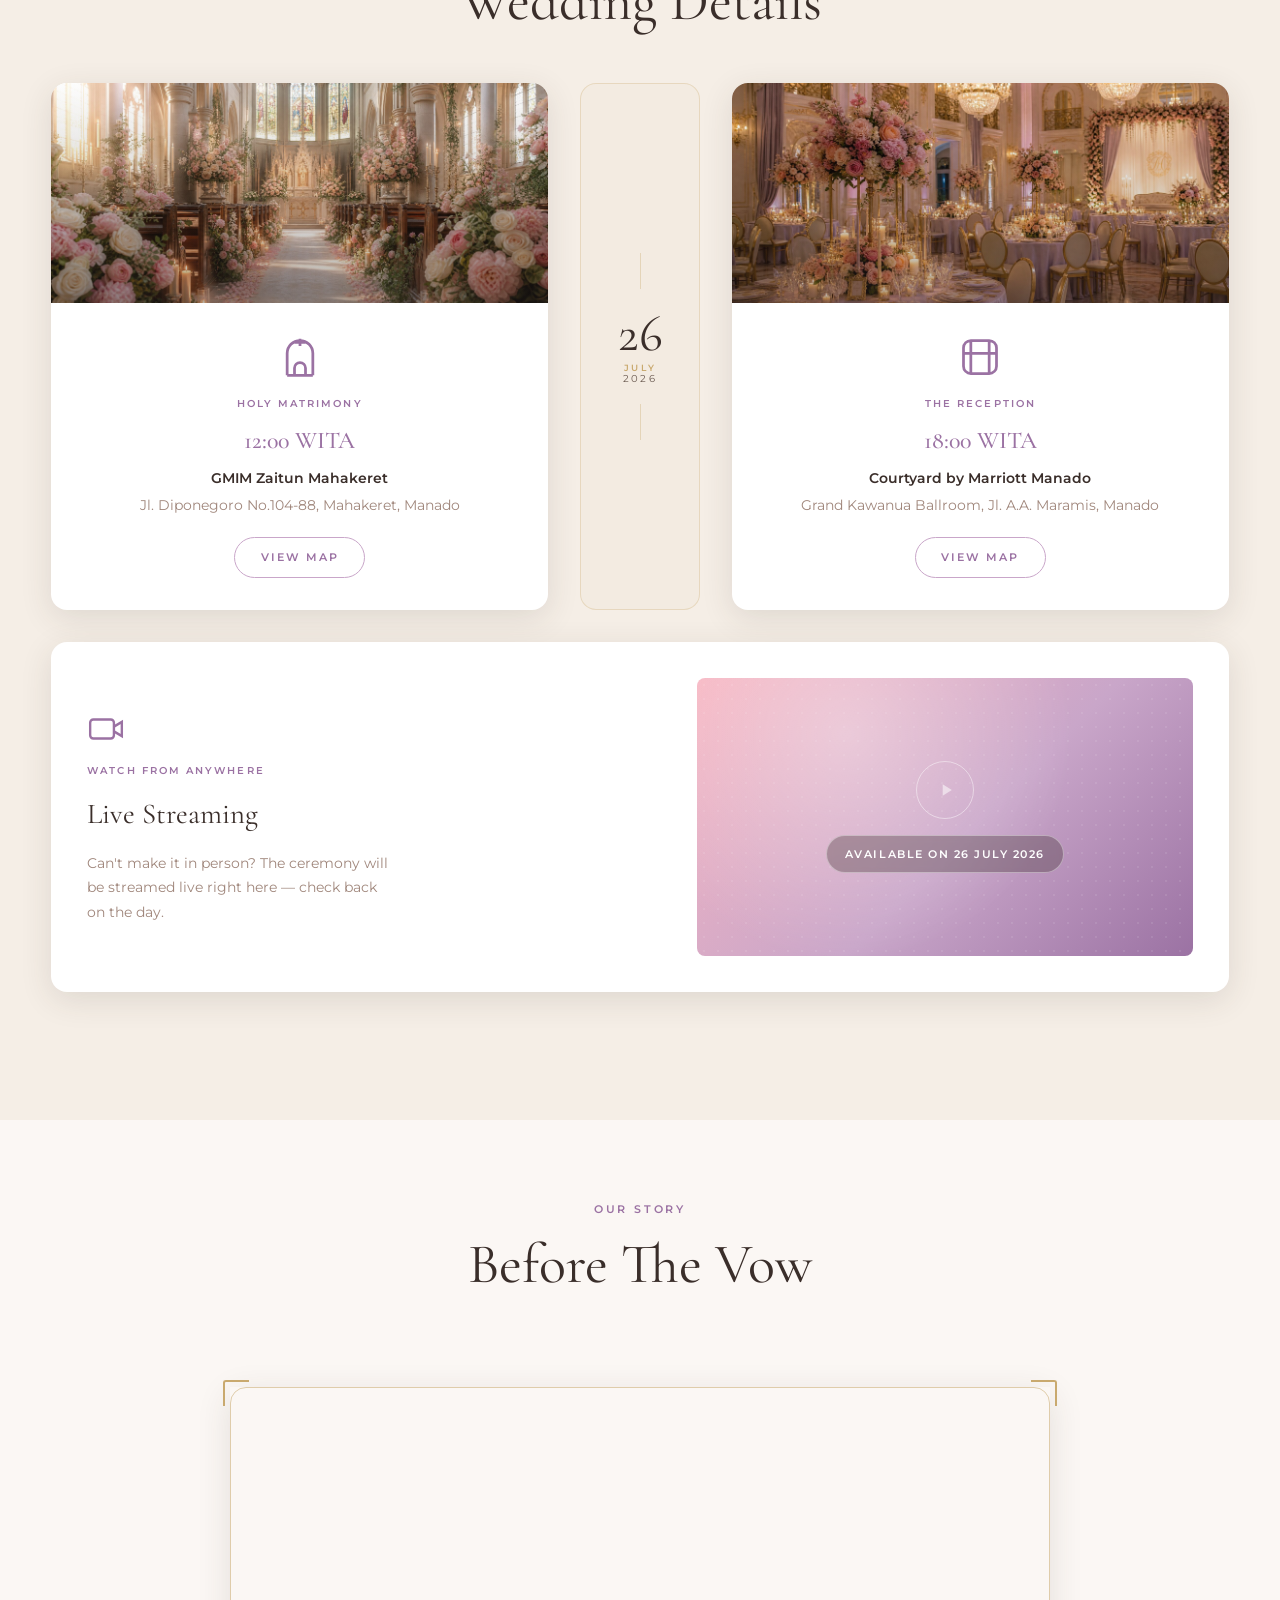
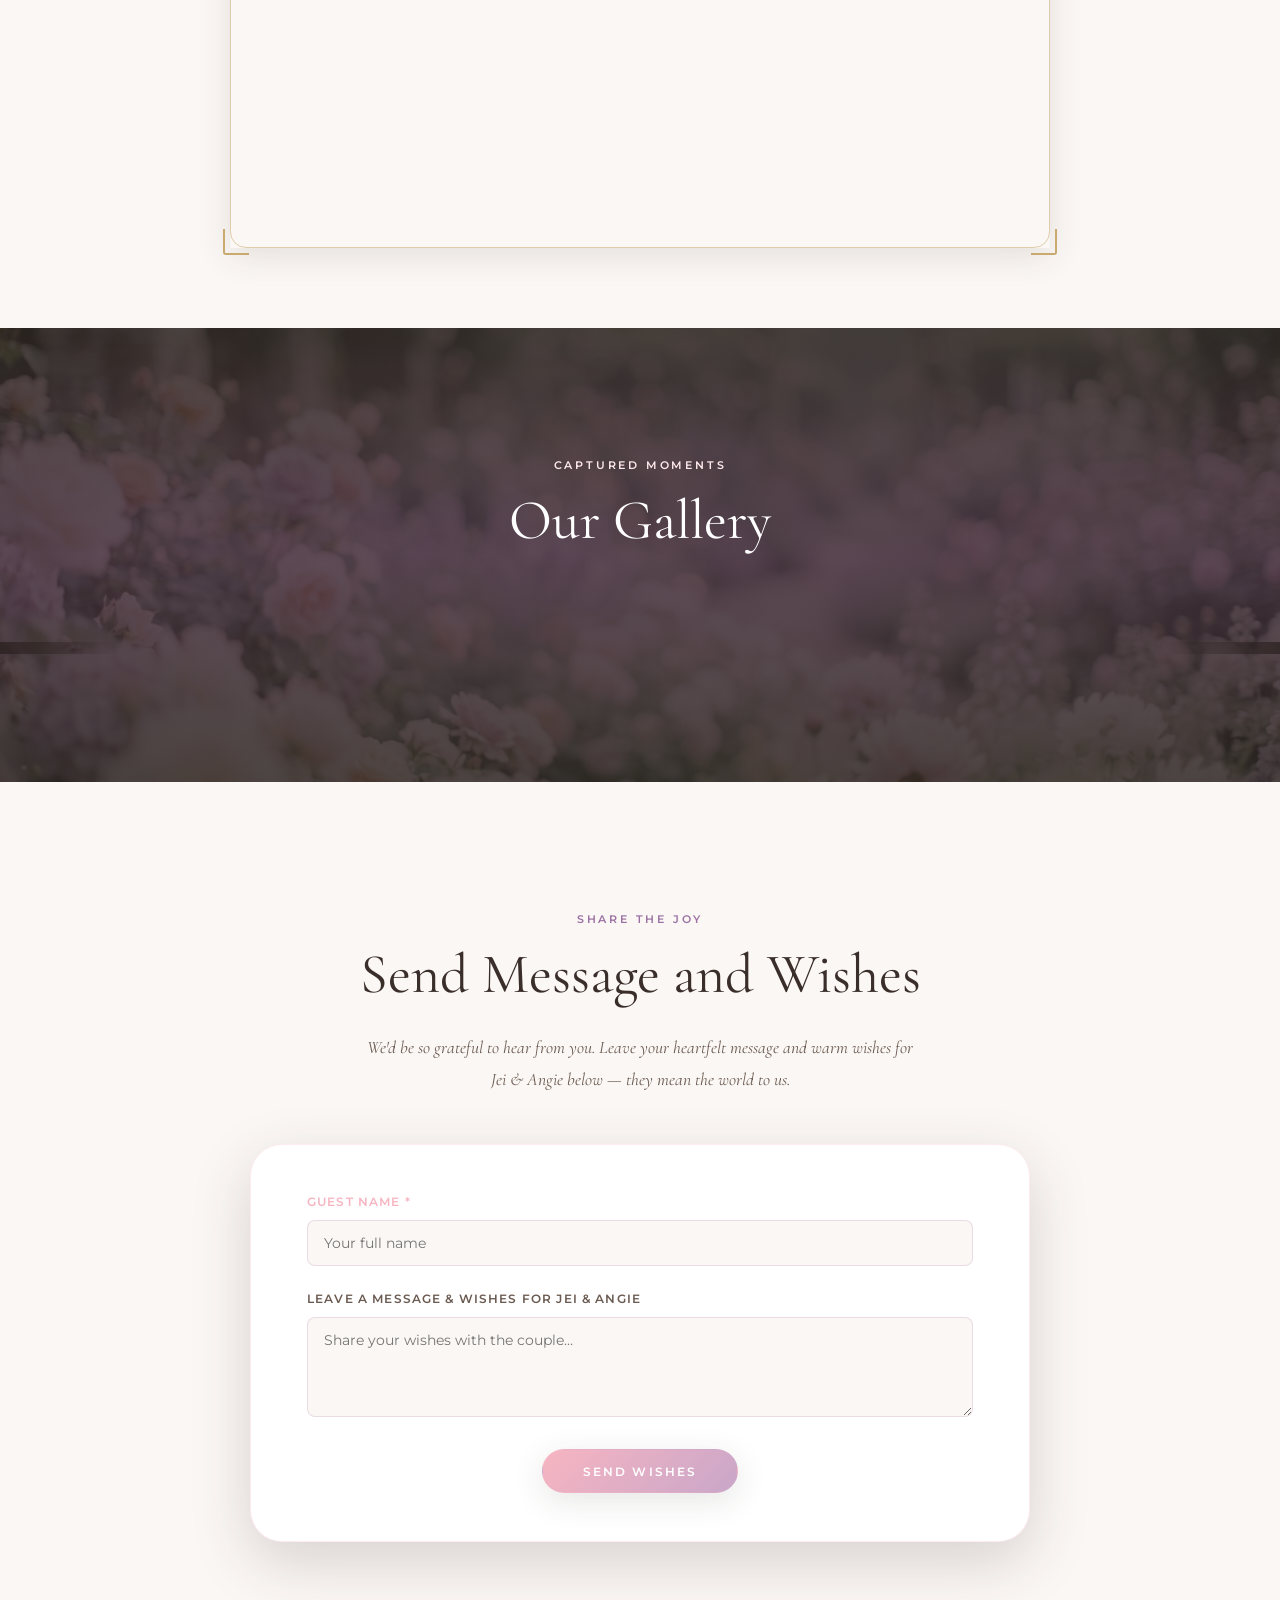
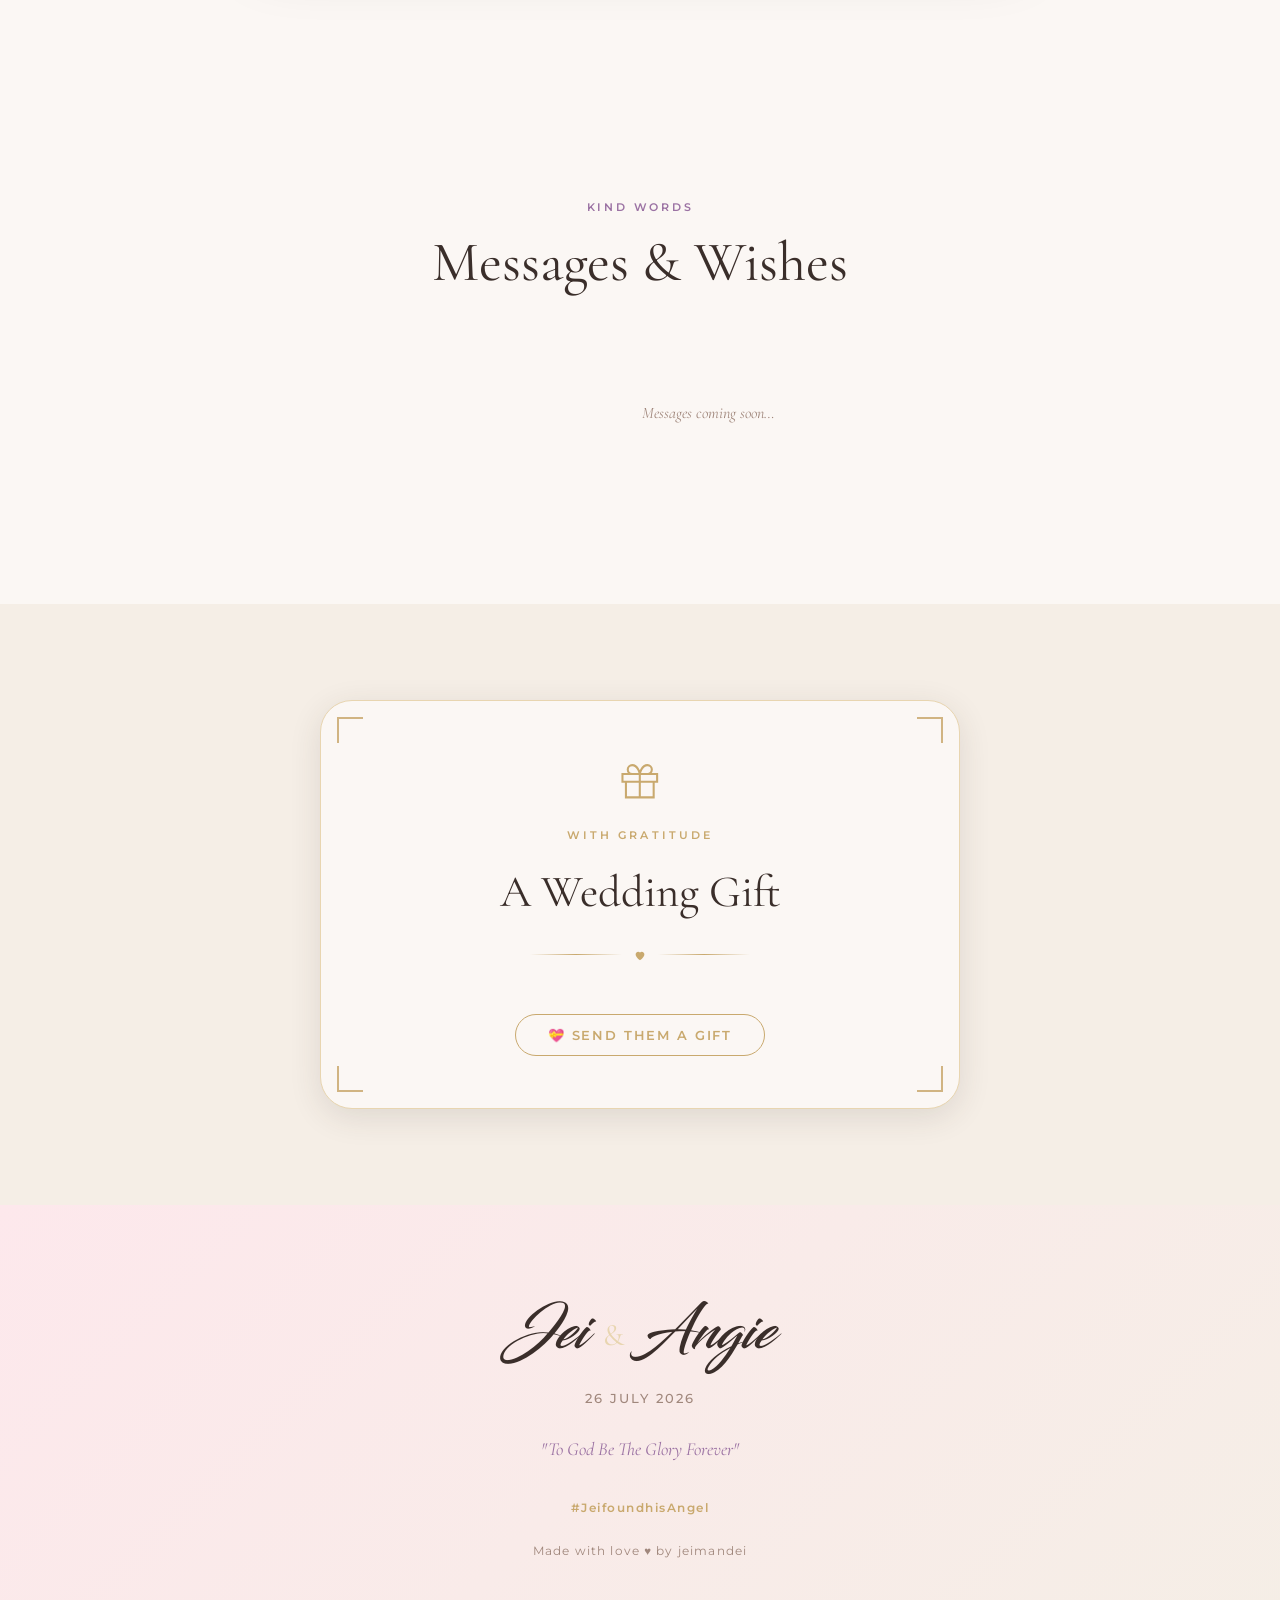
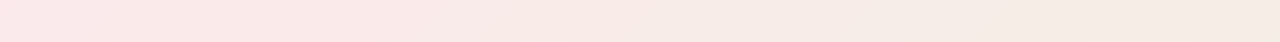
==== commit 780bc9bd: "Add Live Streaming card to Wedding Details section Full-width card below the ceremony/reception grid" ====
--- a/index.html
+++ b/index.html
@@ -306,6 +306,26 @@
 
       </div>
 
+      <div class="livestream-card fade-in">
+        <div class="livestream-card__text">
+          <div class="livestream-card__icon">
+            <svg viewBox="0 0 24 24" fill="none" stroke="currentColor" stroke-width="1.5" aria-hidden="true"><rect x="2" y="6" width="15" height="12" rx="2"/><path d="M17 10.5l5-3v9l-5-3"/></svg>
+          </div>
+          <p class="livestream-card__label" data-i18n="livestream.label">Watch From Anywhere</p>
+          <h3 class="livestream-card__title" data-i18n="livestream.title">Live Streaming</h3>
+          <p class="livestream-card__note" data-i18n="livestream.note">Can't make it in person? The ceremony will be streamed live right here — check back on the day.</p>
+        </div>
+
+        <div class="livestream-thumb" id="livestreamThumb">
+          <div class="livestream-thumb__inner">
+            <div class="play-btn" aria-hidden="true">
+              <svg viewBox="0 0 24 24" fill="currentColor"><path d="M8 5v14l11-7z"/></svg>
+            </div>
+            <span class="available-badge" data-i18n="livestream.available">Available on 26 July 2026</span>
+          </div>
+        </div>
+      </div>
+
     </div>
 
   </section>
--- a/css/styles.css
+++ b/css/styles.css
@@ -1122,6 +1122,109 @@
   color: var(--text-light);
   margin-bottom: 1.25rem;
   flex: 1;
+}
+
+/* Live streaming card — full-width row below the ceremony/reception grid */
+.livestream-card {
+  margin-top: 2rem;
+  background: #fff;
+  border-radius: var(--radius-md);
+  box-shadow: var(--shadow-md);
+  padding: 2.25rem;
+  display: grid;
+  grid-template-columns: 1.15fr 1fr;
+  gap: 2.5rem;
+  align-items: center;
+}
+
+.livestream-card__text { text-align: left; }
+.livestream-card__icon {
+  width: 38px;
+  height: 38px;
+  margin-bottom: 0.9rem;
+  color: var(--lilac-dark);
+}
+.livestream-card__icon svg { width: 100%; height: 100%; }
+
+.livestream-card__label {
+  font-size: 0.65rem;
+  font-weight: 600;
+  letter-spacing: 0.2em;
+  text-transform: uppercase;
+  color: var(--lilac-dark);
+  margin-bottom: 0.6rem;
+}
+
+.livestream-card__title {
+  font-family: var(--font-head);
+  font-size: 1.8rem;
+  font-weight: 400;
+  color: var(--text-dark);
+  margin-bottom: 0.75rem;
+}
+
+.livestream-card__note {
+  font-size: 0.9rem;
+  line-height: 1.7;
+  color: var(--text-light);
+  max-width: 34ch;
+}
+
+.livestream-thumb {
+  position: relative;
+  aspect-ratio: 16 / 9;
+  border-radius: var(--radius-sm);
+  overflow: hidden;
+  background:
+    radial-gradient(circle at 30% 20%, rgba(255,255,255,0.35), transparent 55%),
+    linear-gradient(135deg, var(--blush) 0%, var(--lilac) 55%, var(--lilac-dark) 100%);
+  display: flex;
+  align-items: center;
+  justify-content: center;
+}
+.livestream-thumb::before {
+  content: "";
+  position: absolute;
+  inset: 0;
+  background-image: radial-gradient(rgba(255,255,255,0.18) 1px, transparent 1.5px);
+  background-size: 14px 14px;
+  opacity: 0.5;
+}
+.livestream-thumb__inner {
+  position: relative;
+  display: flex;
+  flex-direction: column;
+  align-items: center;
+  gap: 1rem;
+}
+
+.play-btn {
+  width: 58px;
+  height: 58px;
+  border-radius: 50%;
+  border: 1.5px solid rgba(255,255,255,0.65);
+  display: flex;
+  align-items: center;
+  justify-content: center;
+  color: rgba(255,255,255,0.75);
+  opacity: 0.7;
+}
+.play-btn svg { width: 20px; height: 20px; margin-left: 3px; }
+
+.available-badge {
+  background: rgba(58,46,42,0.32);
+  backdrop-filter: blur(3px);
+  border: 1px solid rgba(255,255,255,0.4);
+  color: #fff;
+  font-family: var(--font-body);
+  font-size: 0.68rem;
+  font-weight: 600;
+  letter-spacing: 0.14em;
+  text-transform: uppercase;
+  padding: 0.55rem 1.1rem;
+  border-radius: 999px;
+  white-space: nowrap;
+  text-align: center;
 }
 
 
@@ -2594,6 +2697,15 @@
   .detail-card__photo { height: 180px; }
   .detail-card__body { padding: 1.5rem; }
 
+  .livestream-card {
+    grid-template-columns: 1fr;
+    padding: 1.75rem;
+    text-align: center;
+  }
+  .livestream-card__text { text-align: center; }
+  .livestream-card__icon { margin-left: auto; margin-right: auto; }
+  .livestream-card__note { margin: 0 auto; }
+
   /* Date badge — revert to horizontal on mobile */
   .details__date {
     flex-direction: row;
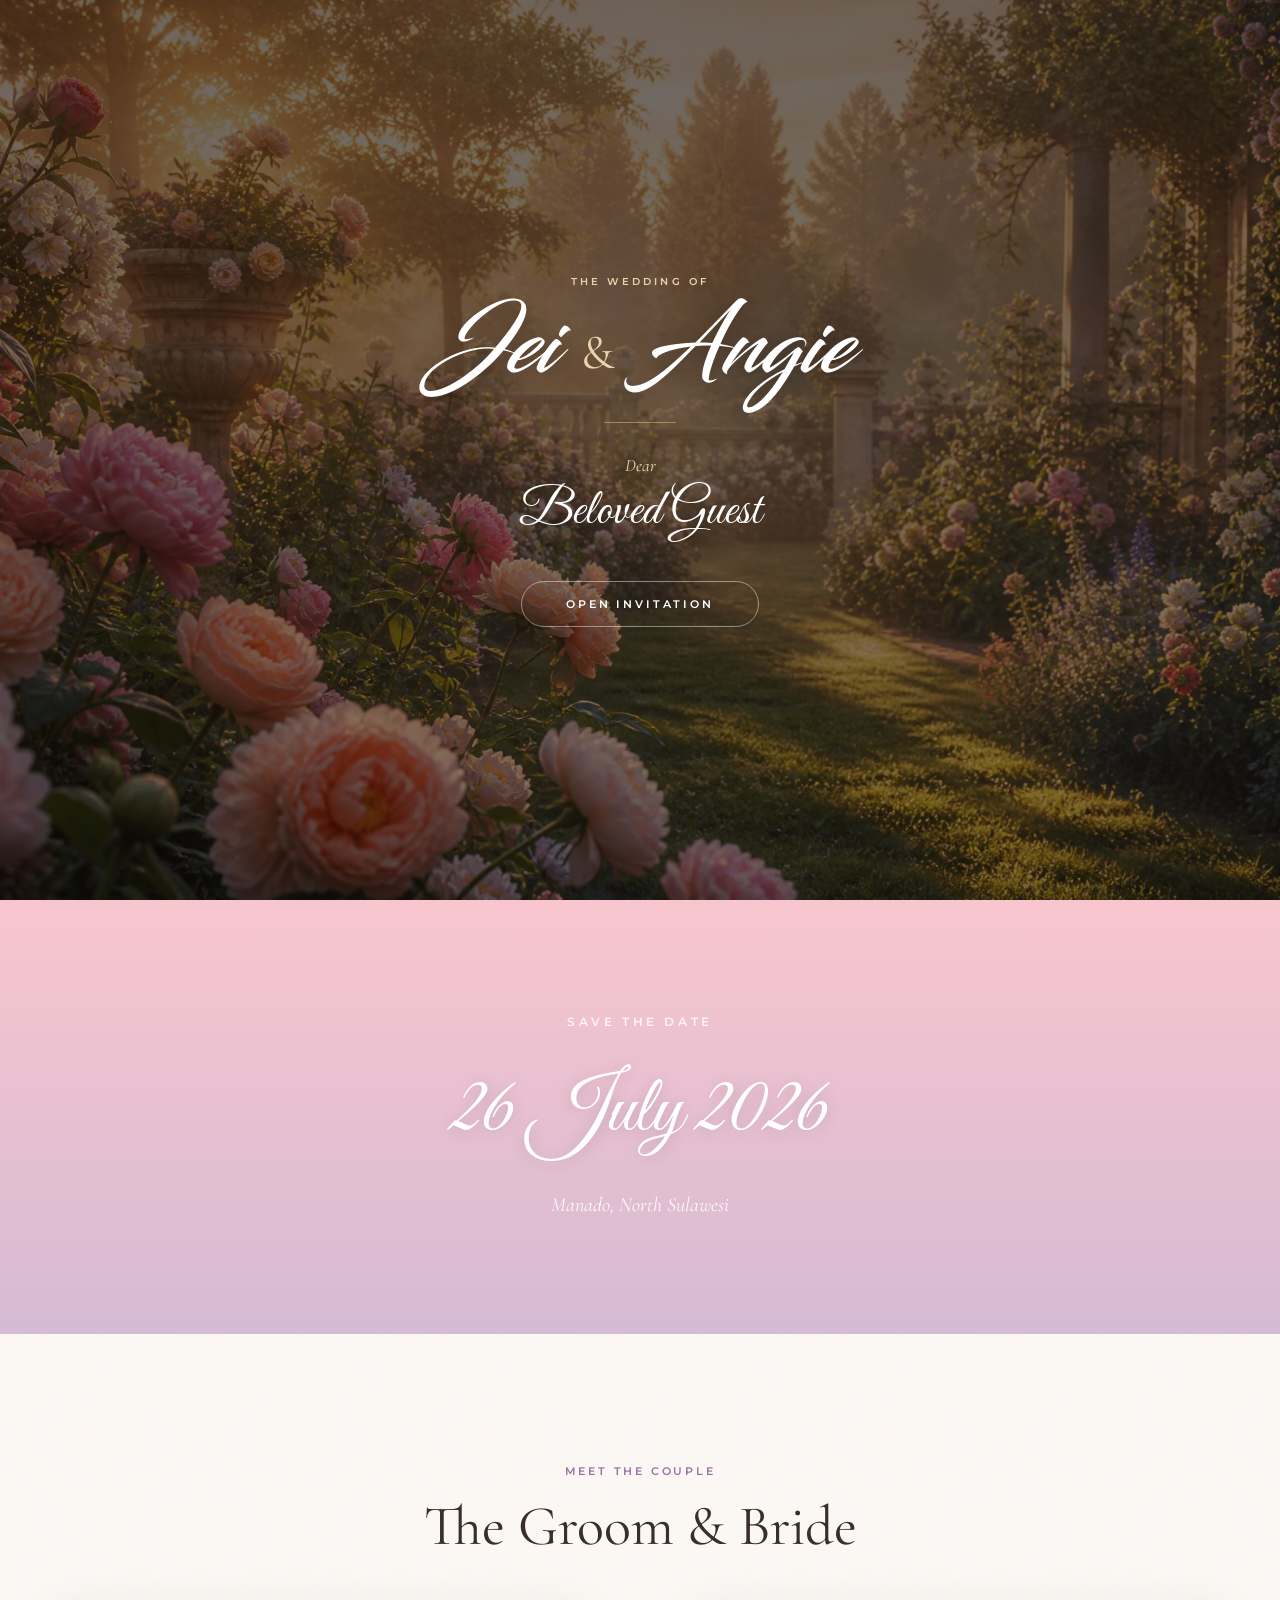
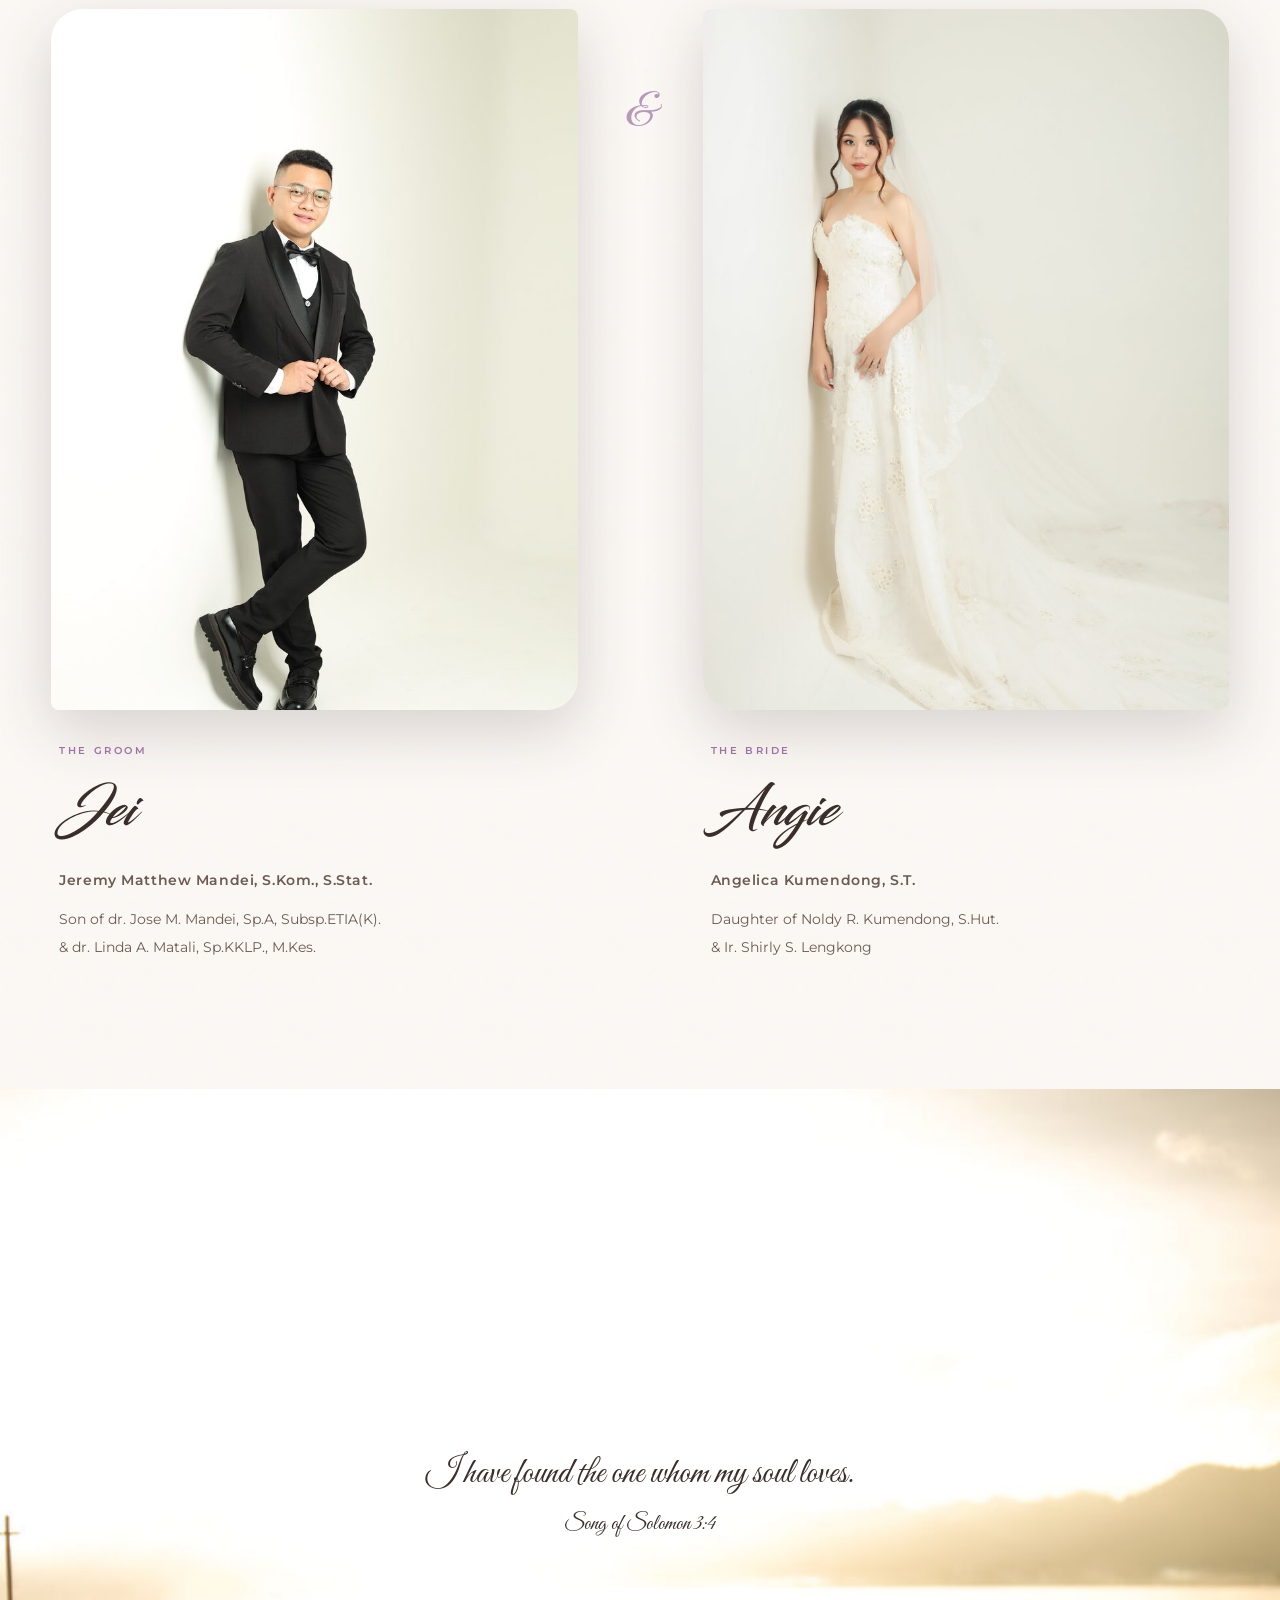
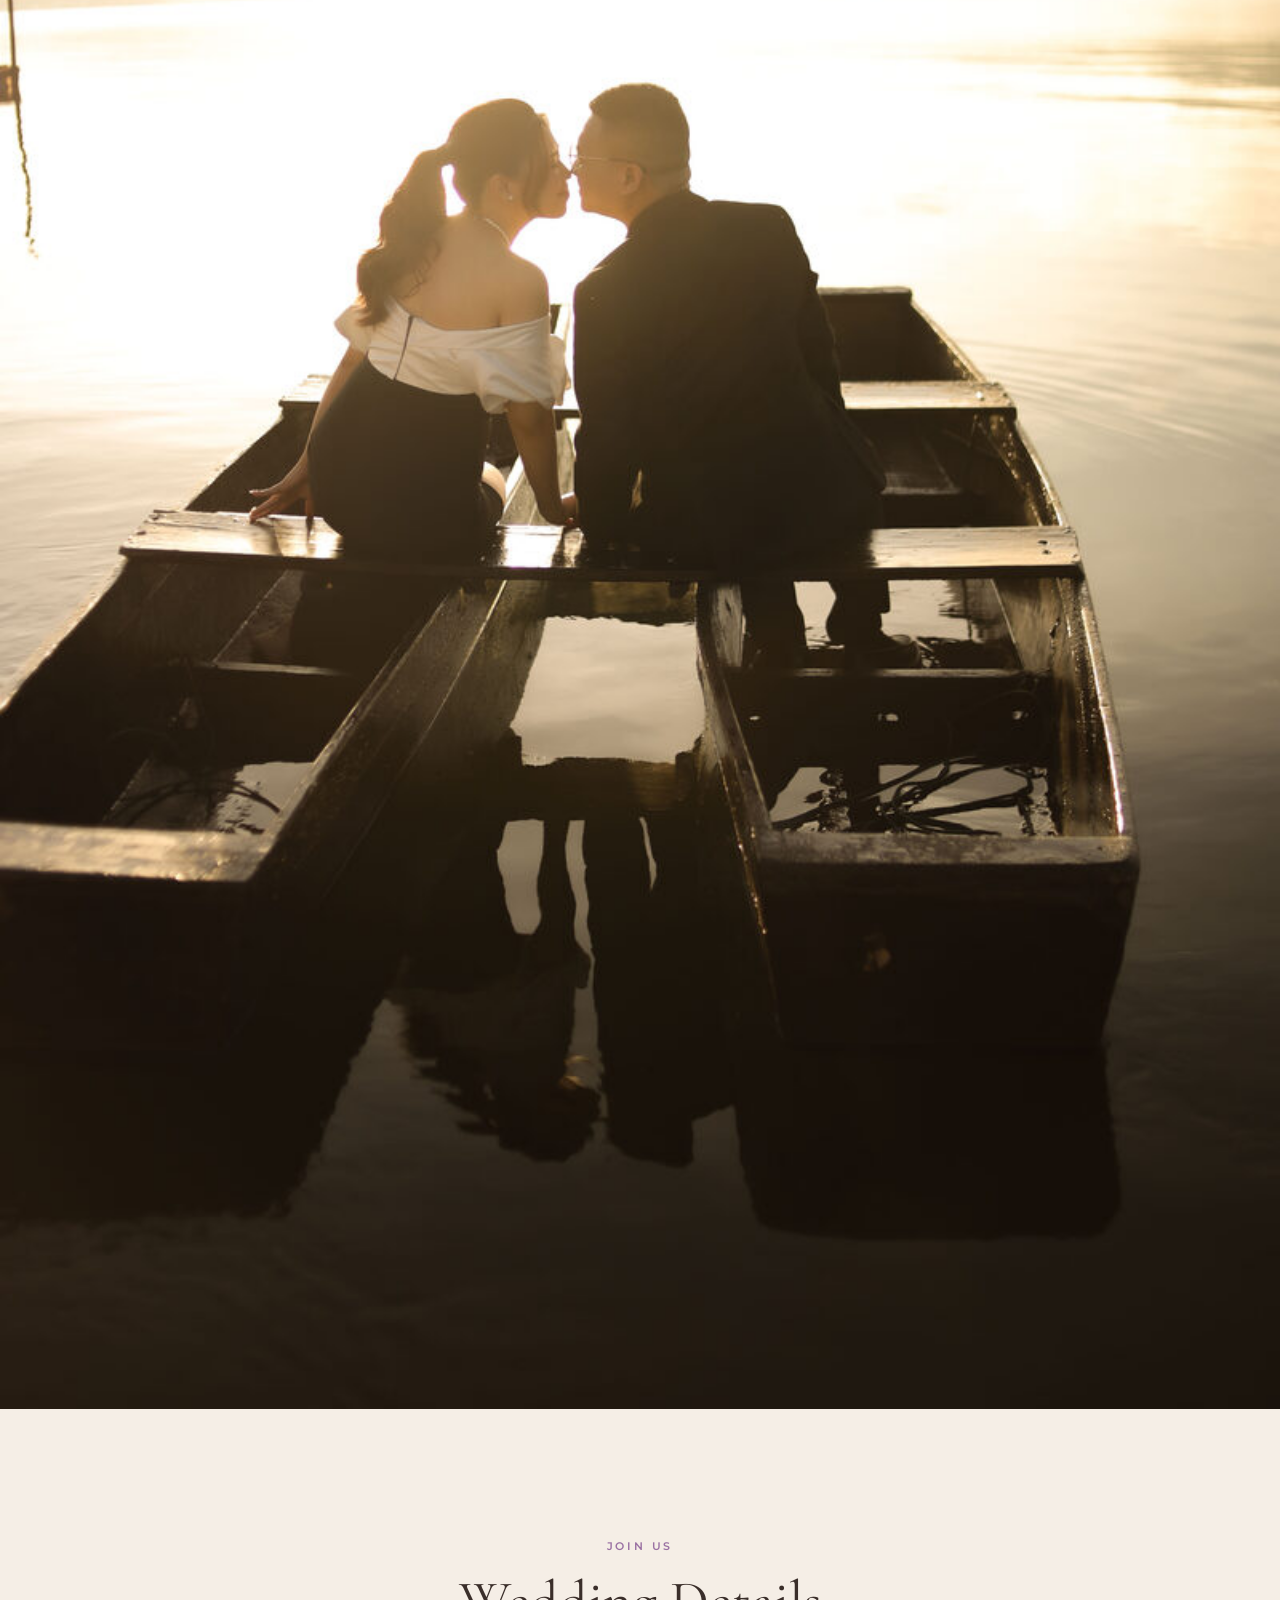
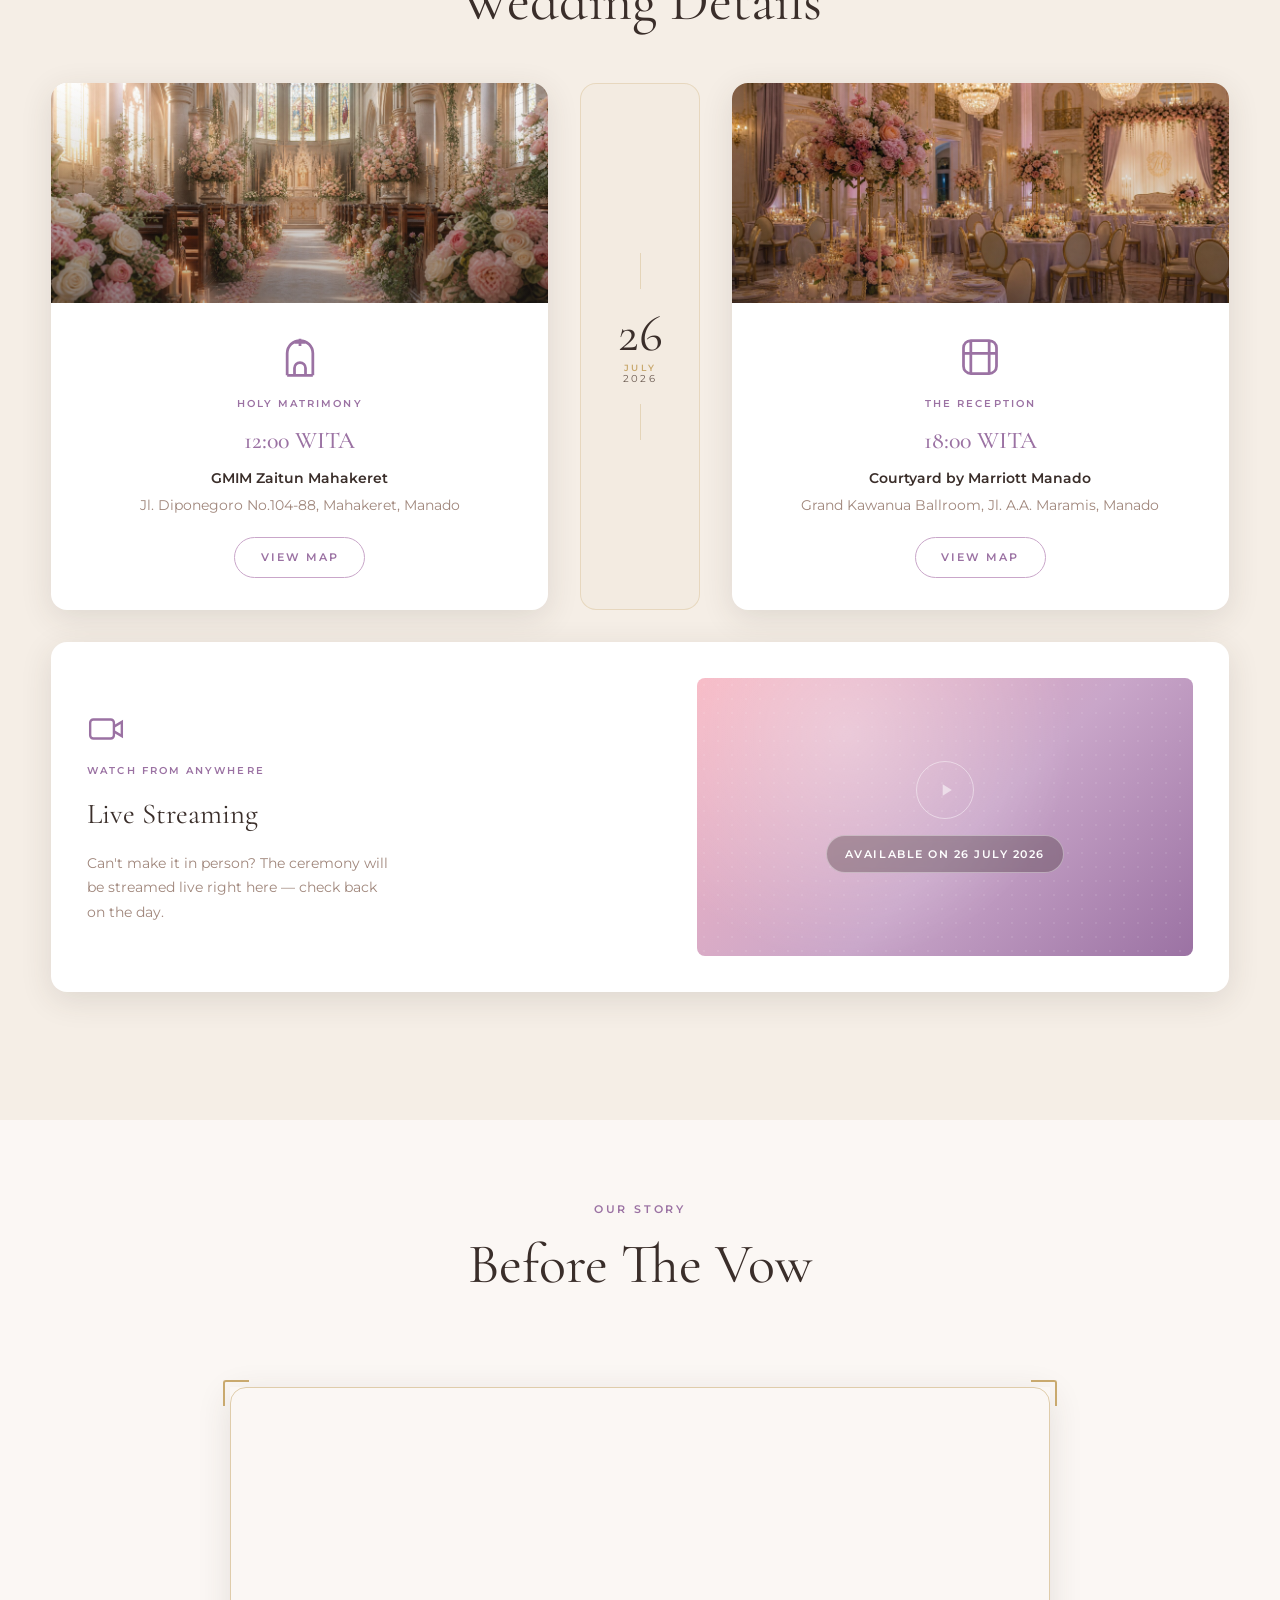
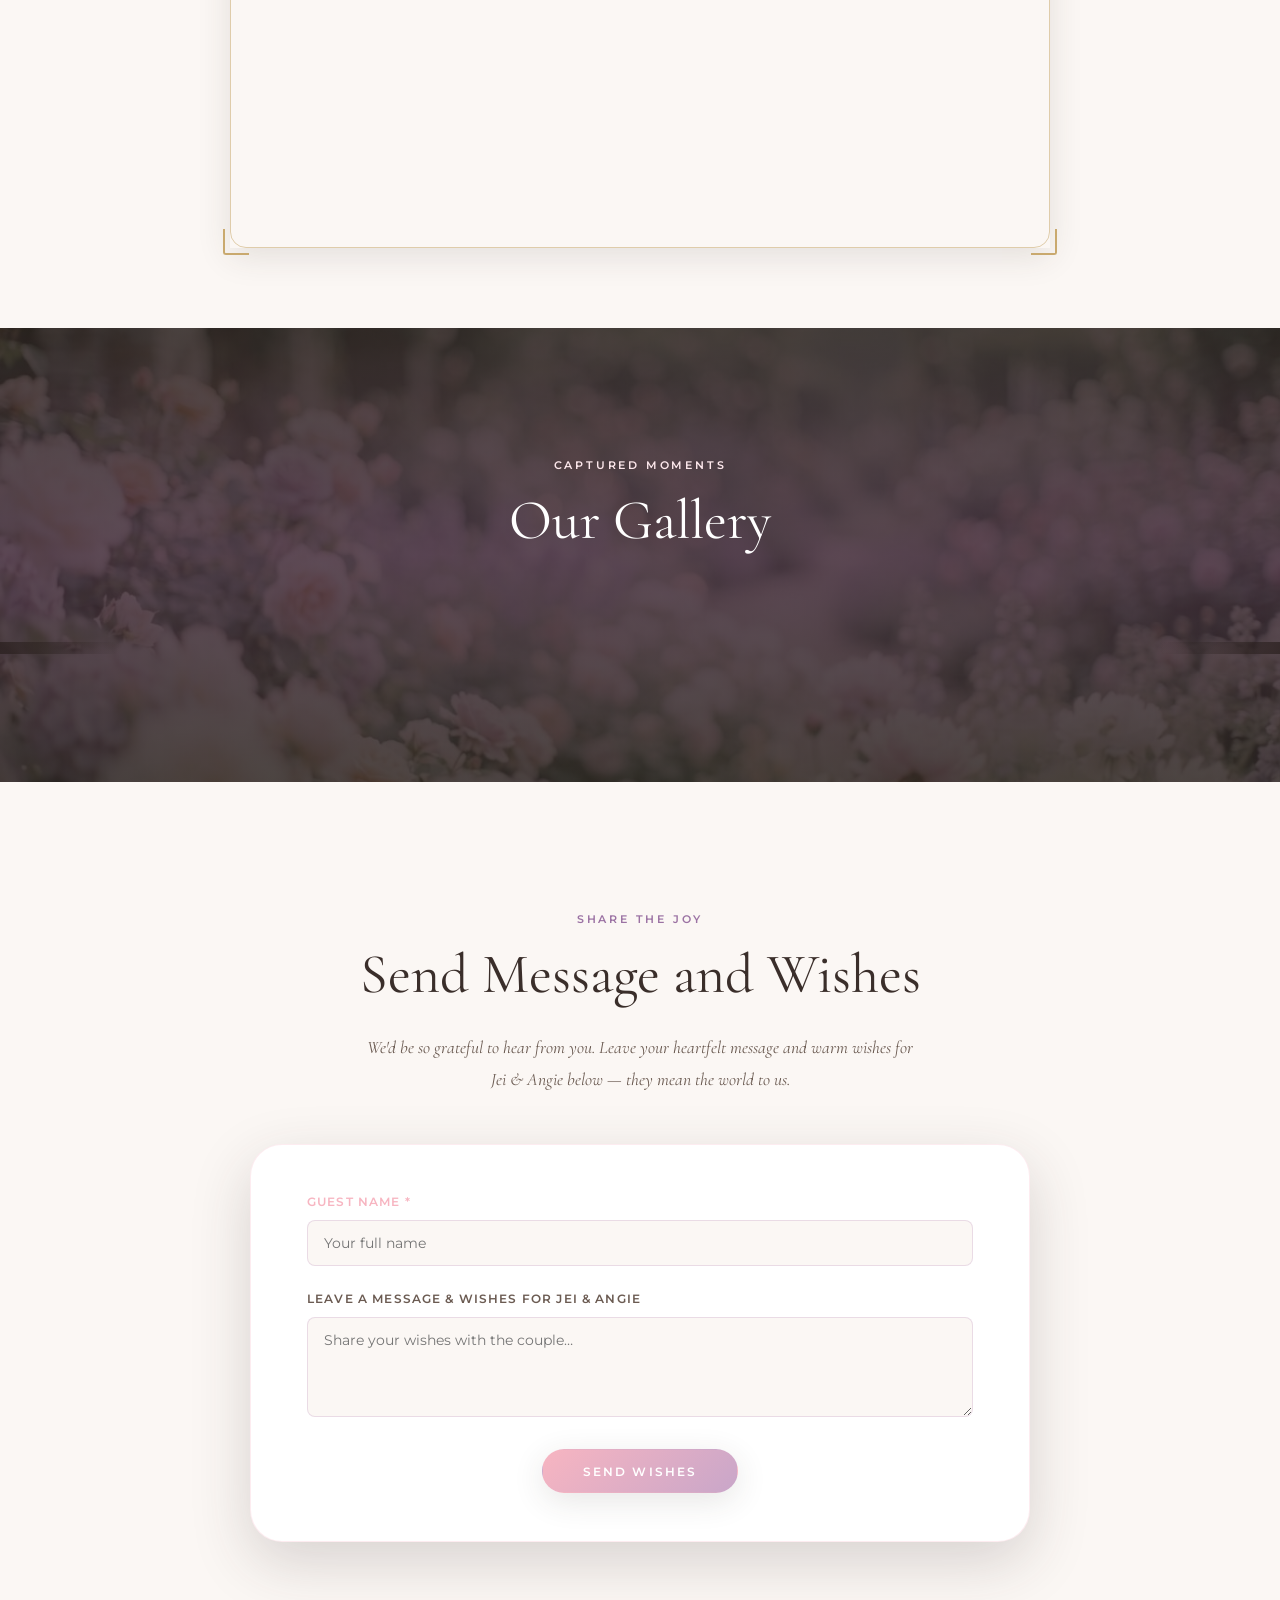
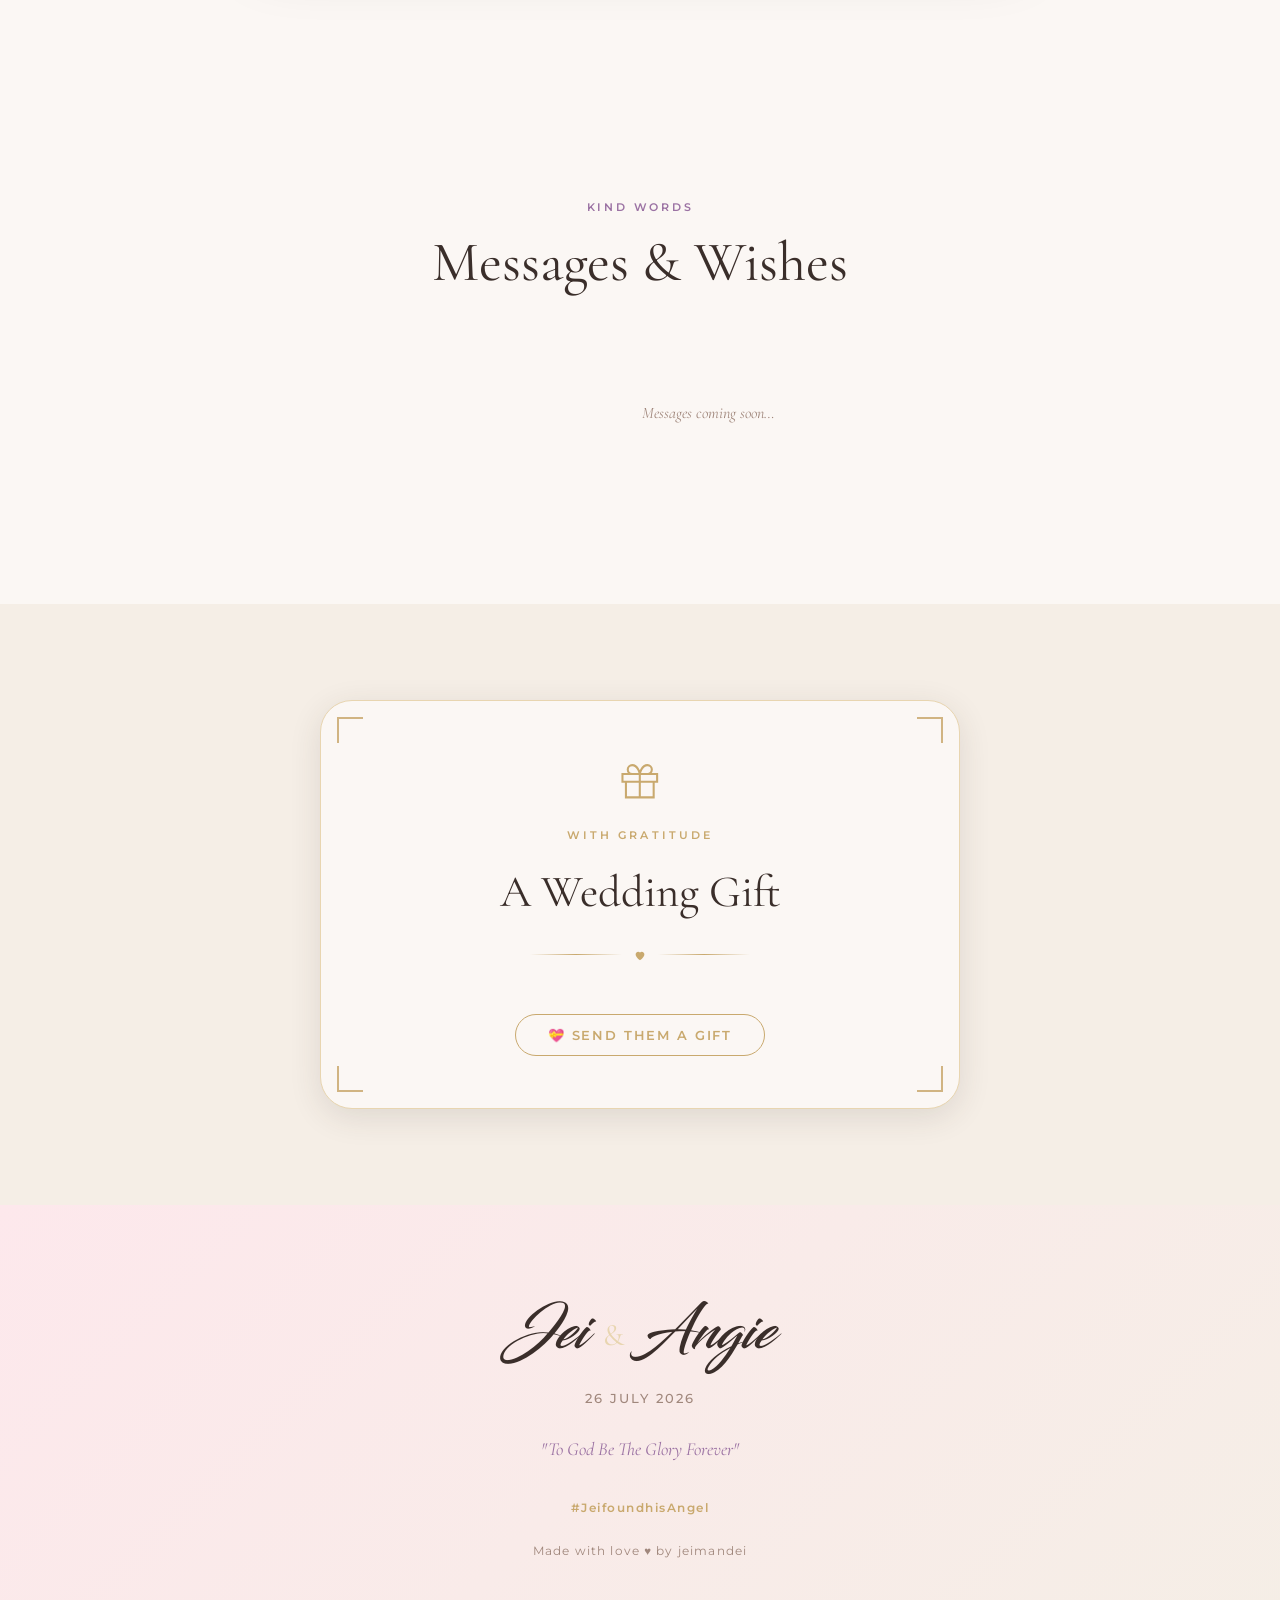
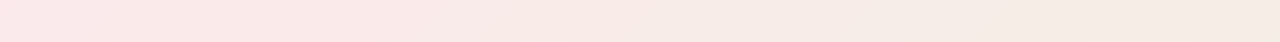
==== commit fad3f5c2: "Auto-embed guest's unique code into QRIS gift amount Previously the unique code was informational on" ====
--- a/index.html
+++ b/index.html
@@ -614,7 +614,7 @@
             <span class="gift-modal__unique-code-label">Your Code</span>
             <span class="gift-modal__unique-code-num" id="uniqueCodeNumQris"></span>
           </div>
-          <p class="gift-modal__unique-code-hint">Add this to your gift amount so we know it's from you.</p>
+          <p class="gift-modal__unique-code-hint">Automatically added to whatever amount you enter below, so we know it's from you.</p>
           <span class="gift-modal__unique-code-example" id="uniqueCodeExampleQris"></span>
         </div>
 
--- a/css/styles.css
+++ b/css/styles.css
@@ -1225,6 +1225,23 @@
   border-radius: 999px;
   white-space: nowrap;
   text-align: center;
+}
+
+/* Once a link is saved in admin.html, either fills the thumbnail with a
+   YouTube embed (iframe, added via JS) or overlays a clickable link
+   over the placeholder art (any other stream URL). */
+.livestream-thumb iframe {
+  position: absolute;
+  inset: 0;
+  width: 100%;
+  height: 100%;
+  border: none;
+  display: block;
+}
+.livestream-thumb__link {
+  position: absolute;
+  inset: 0;
+  cursor: pointer;
 }
 
 
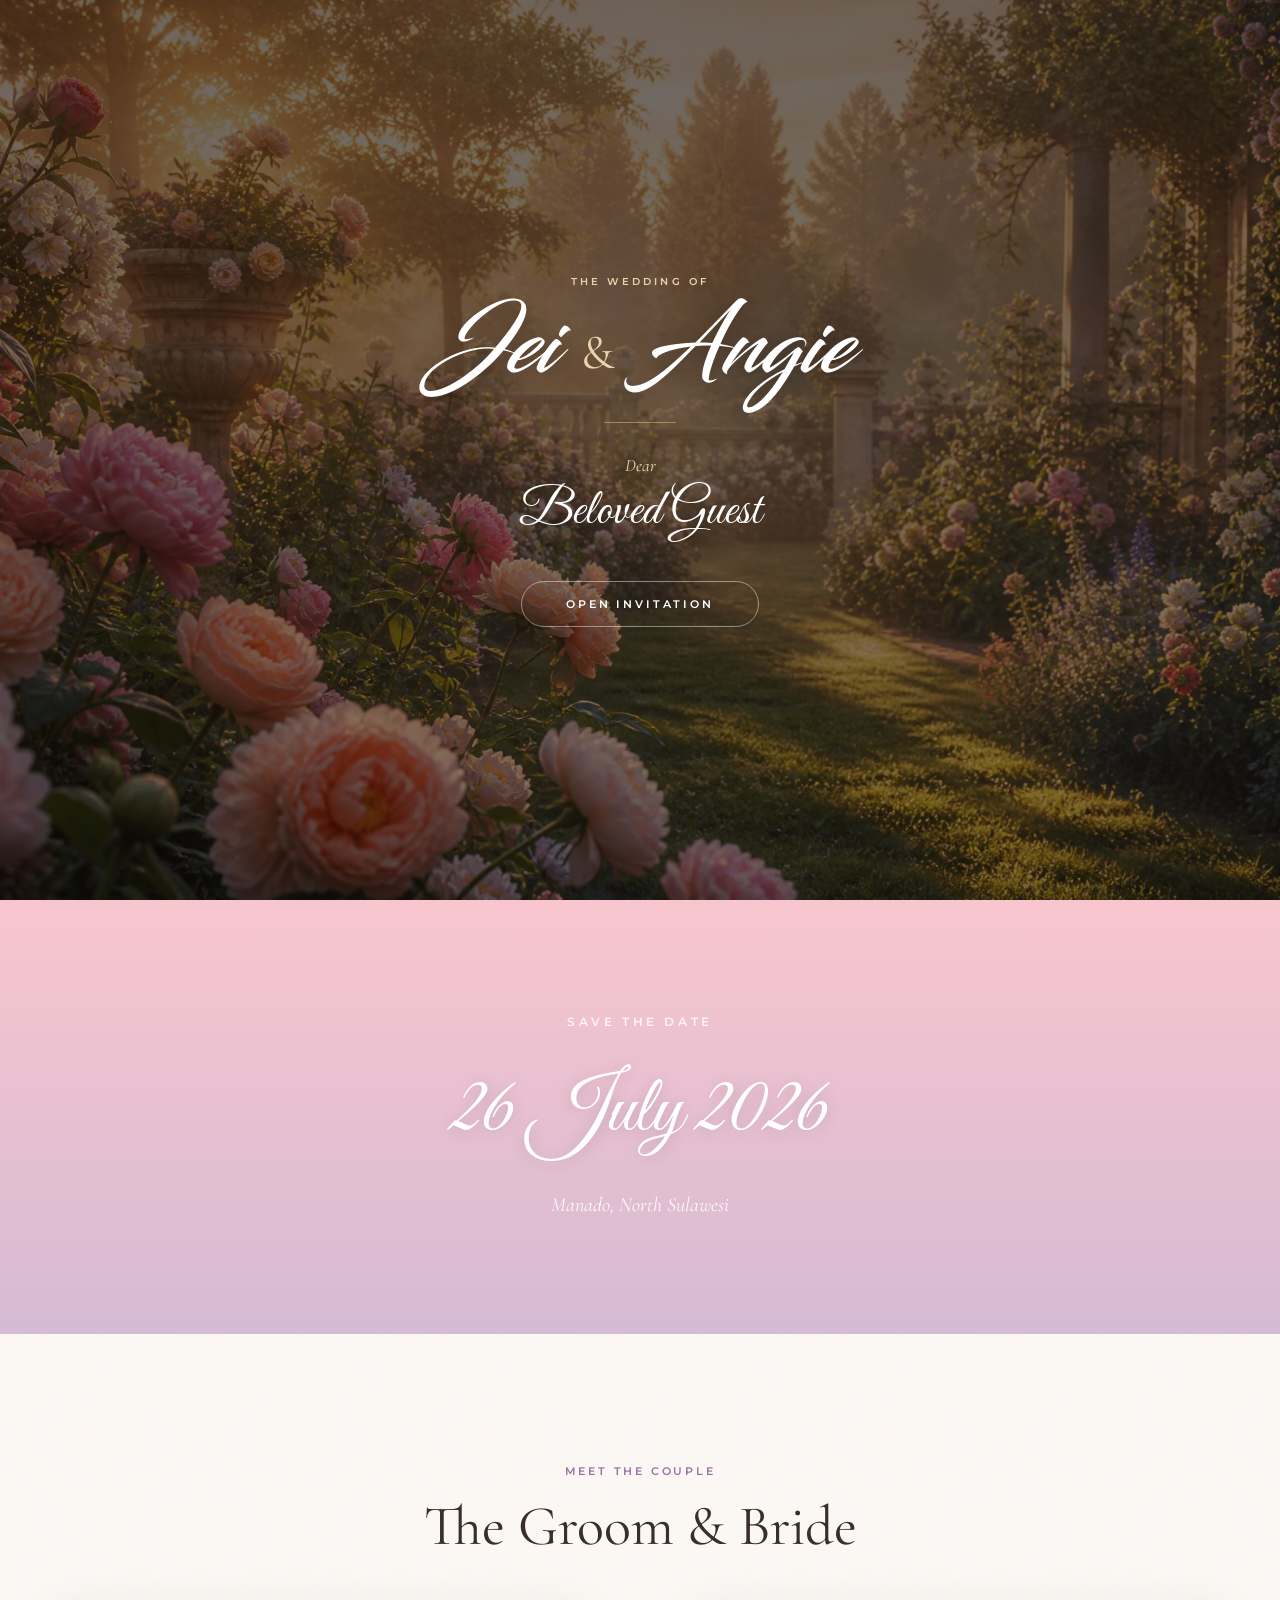
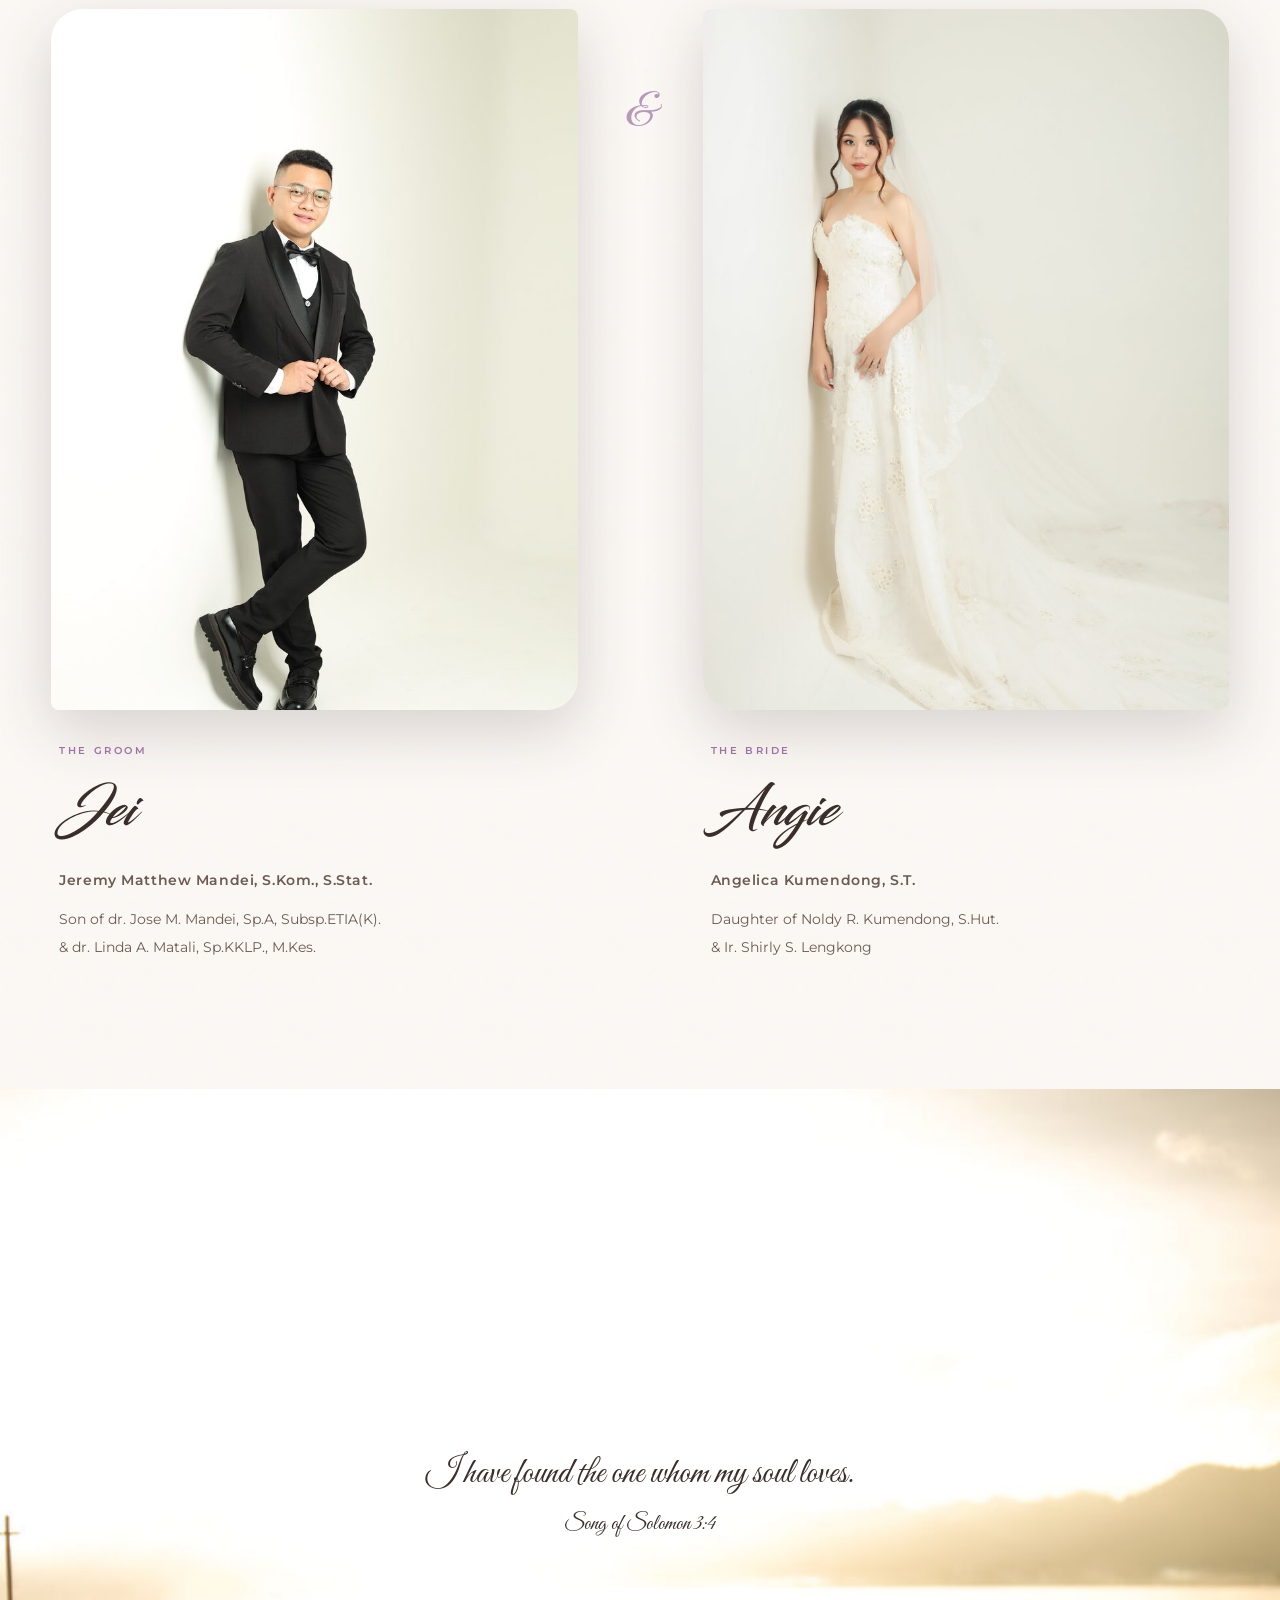
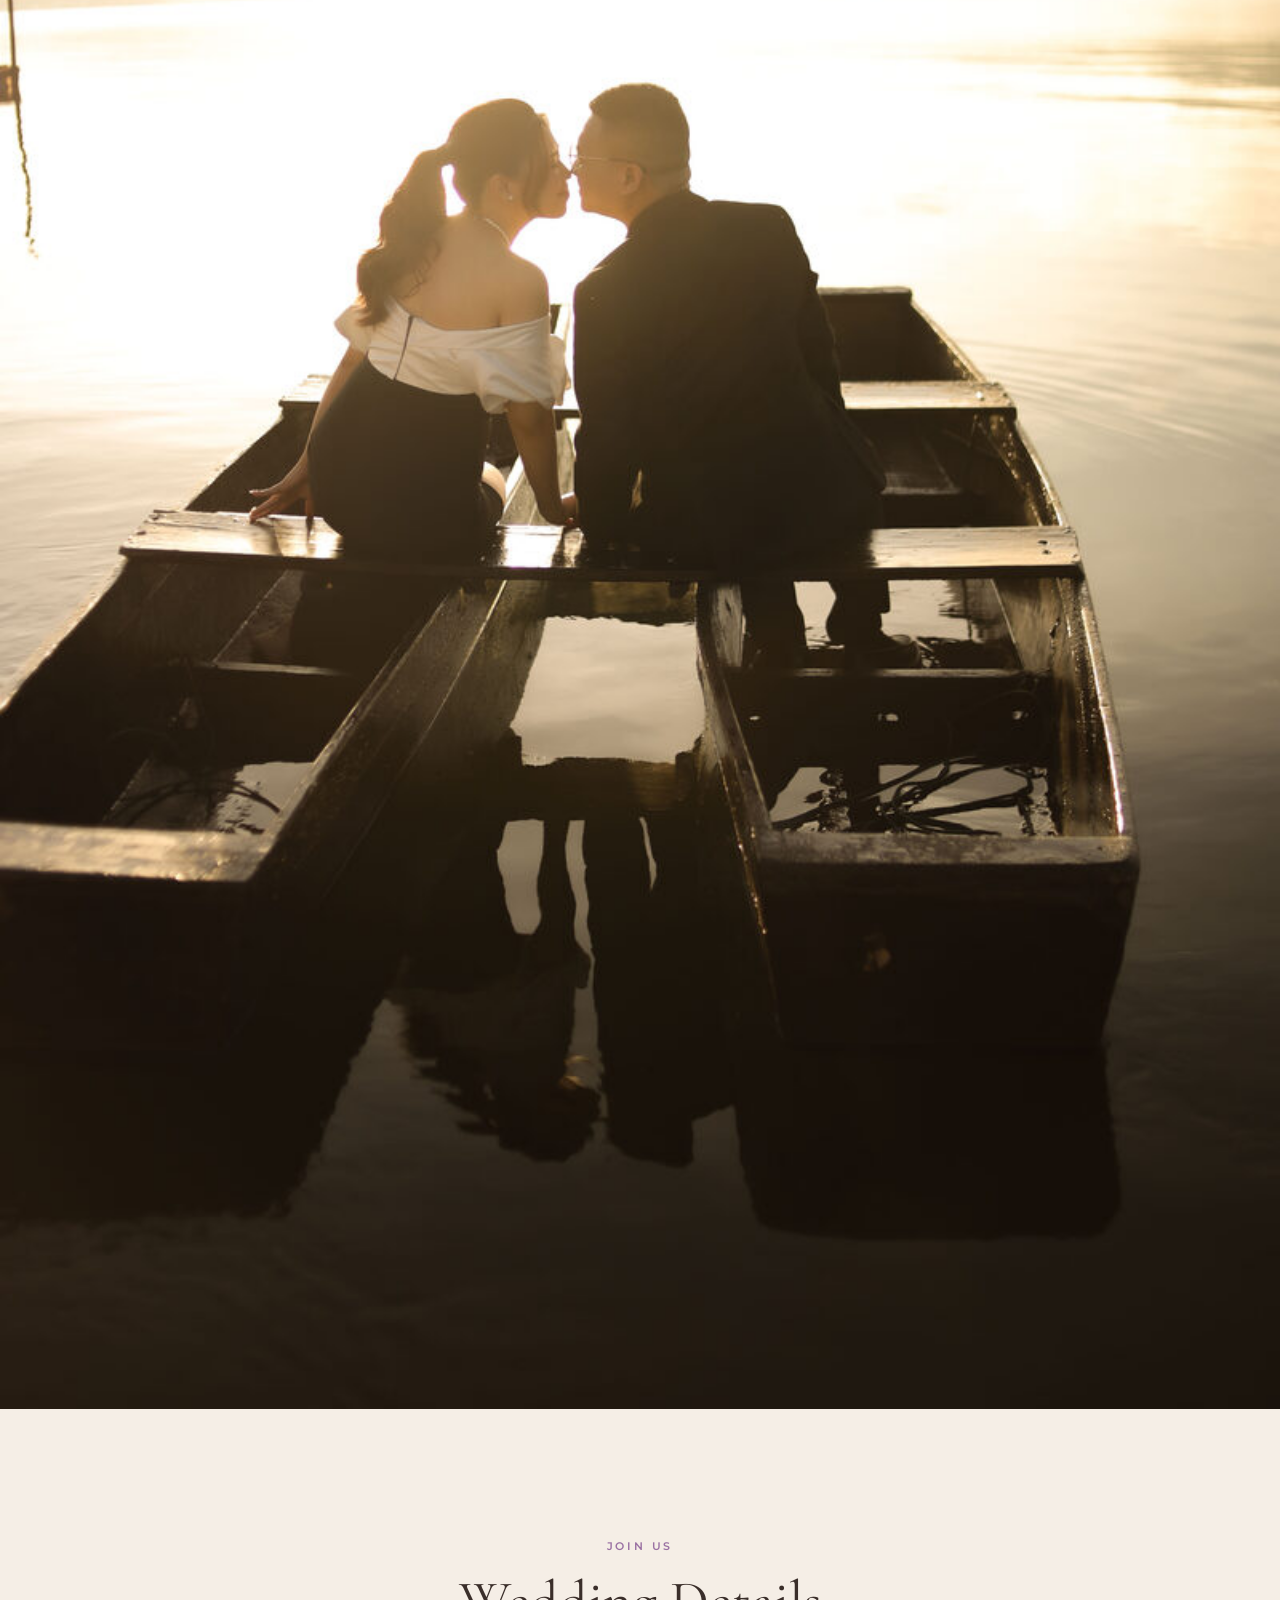
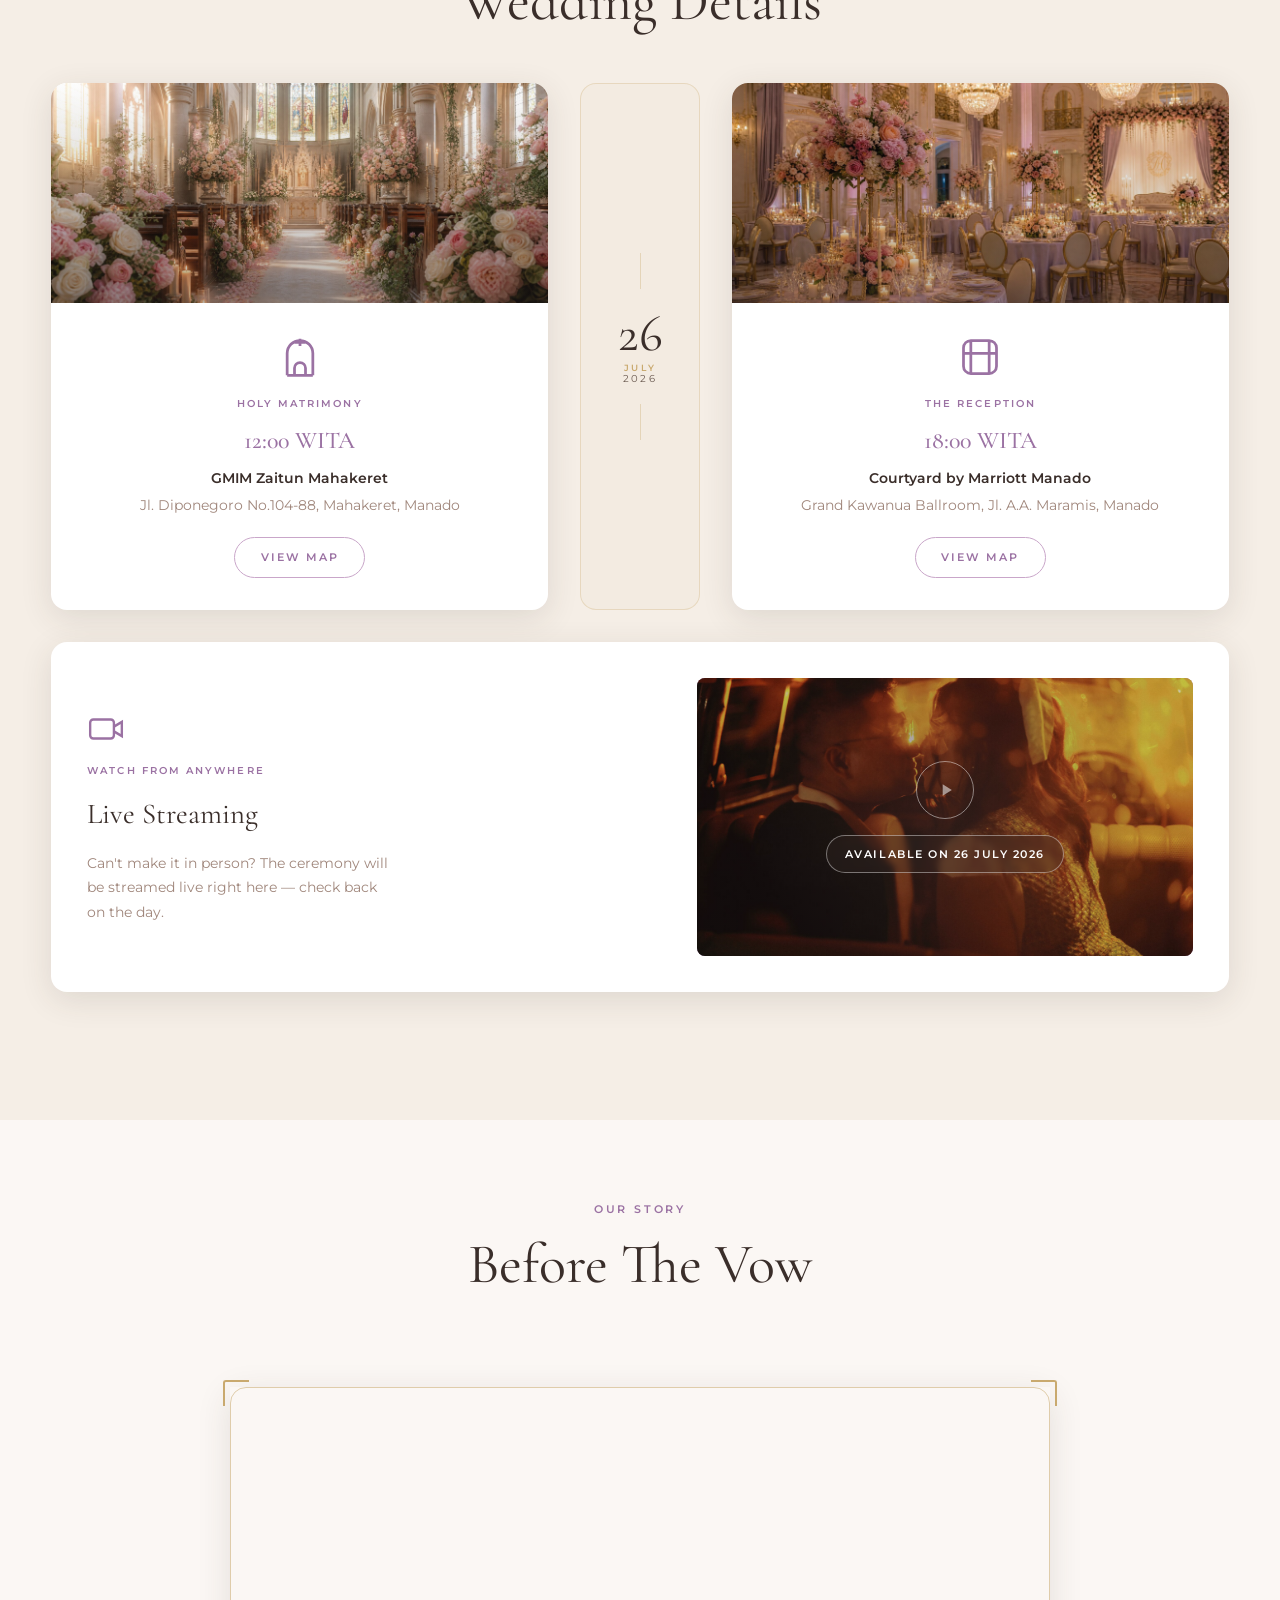
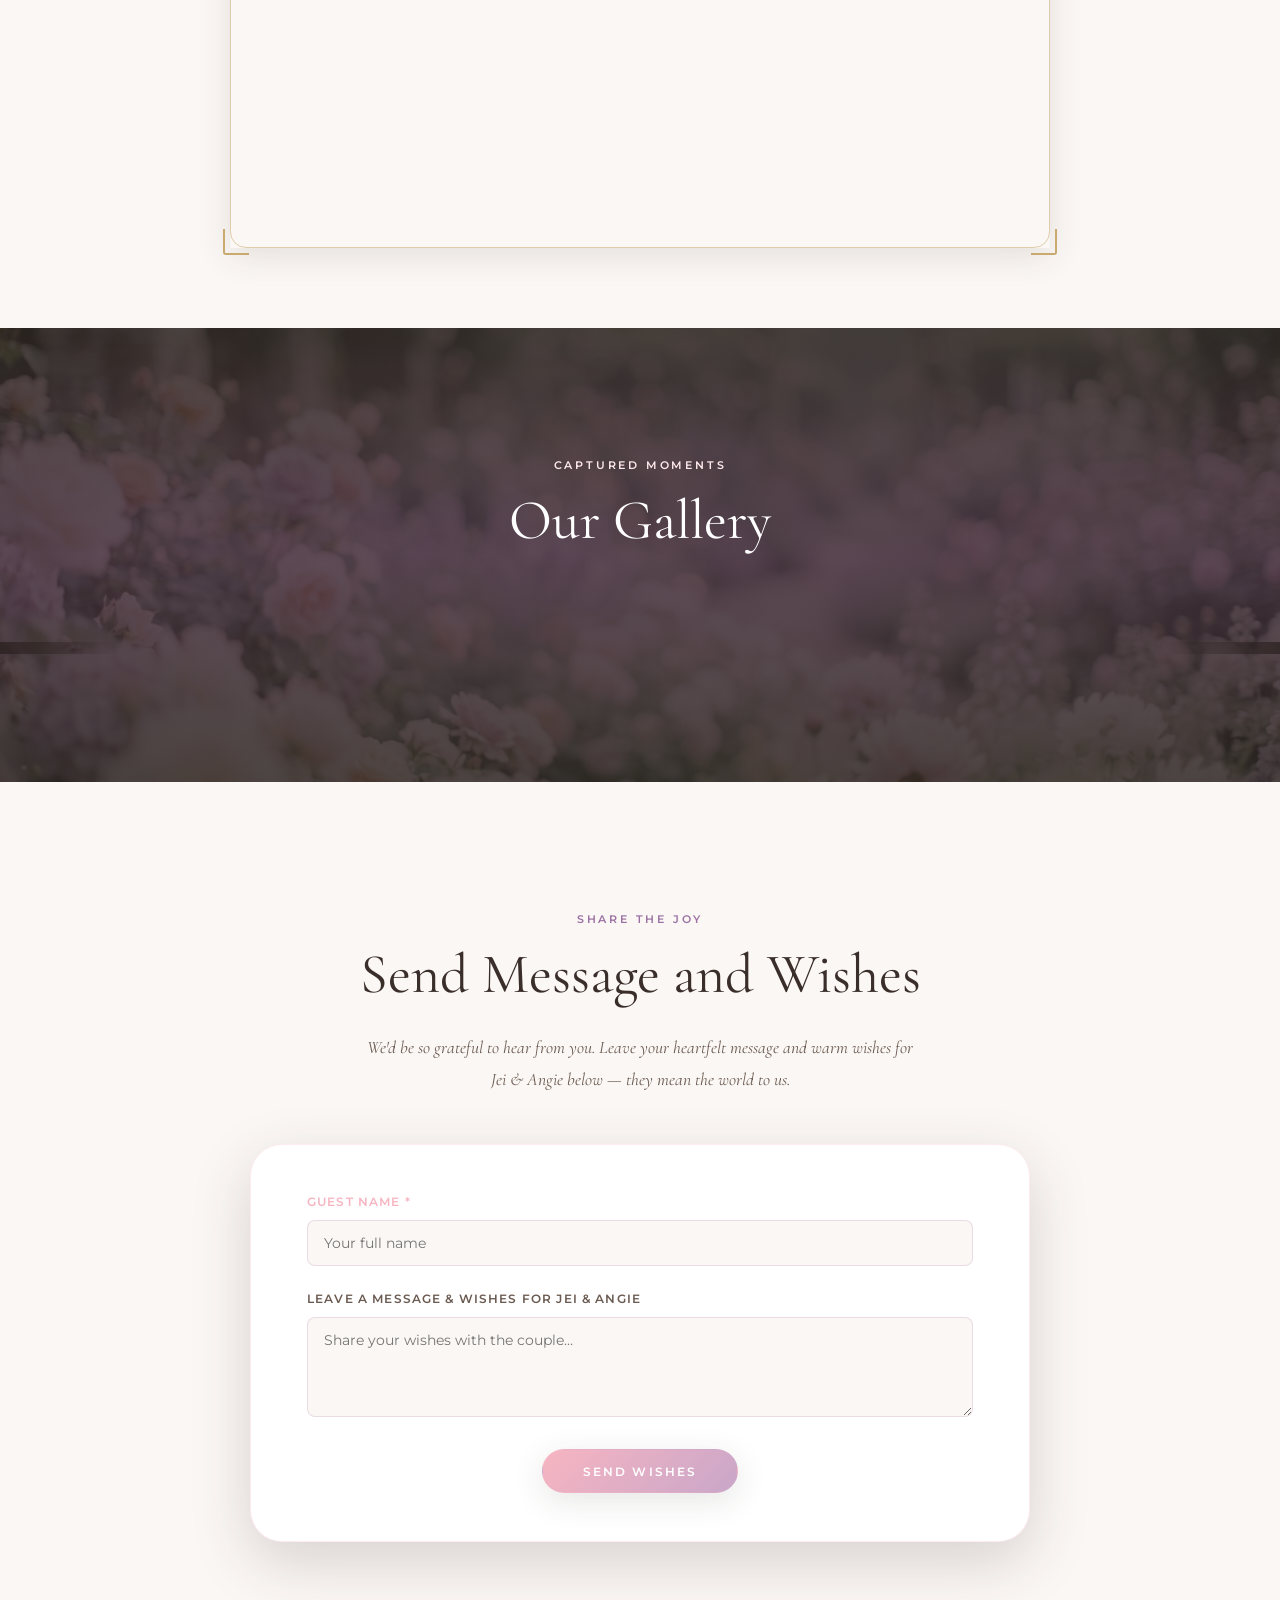
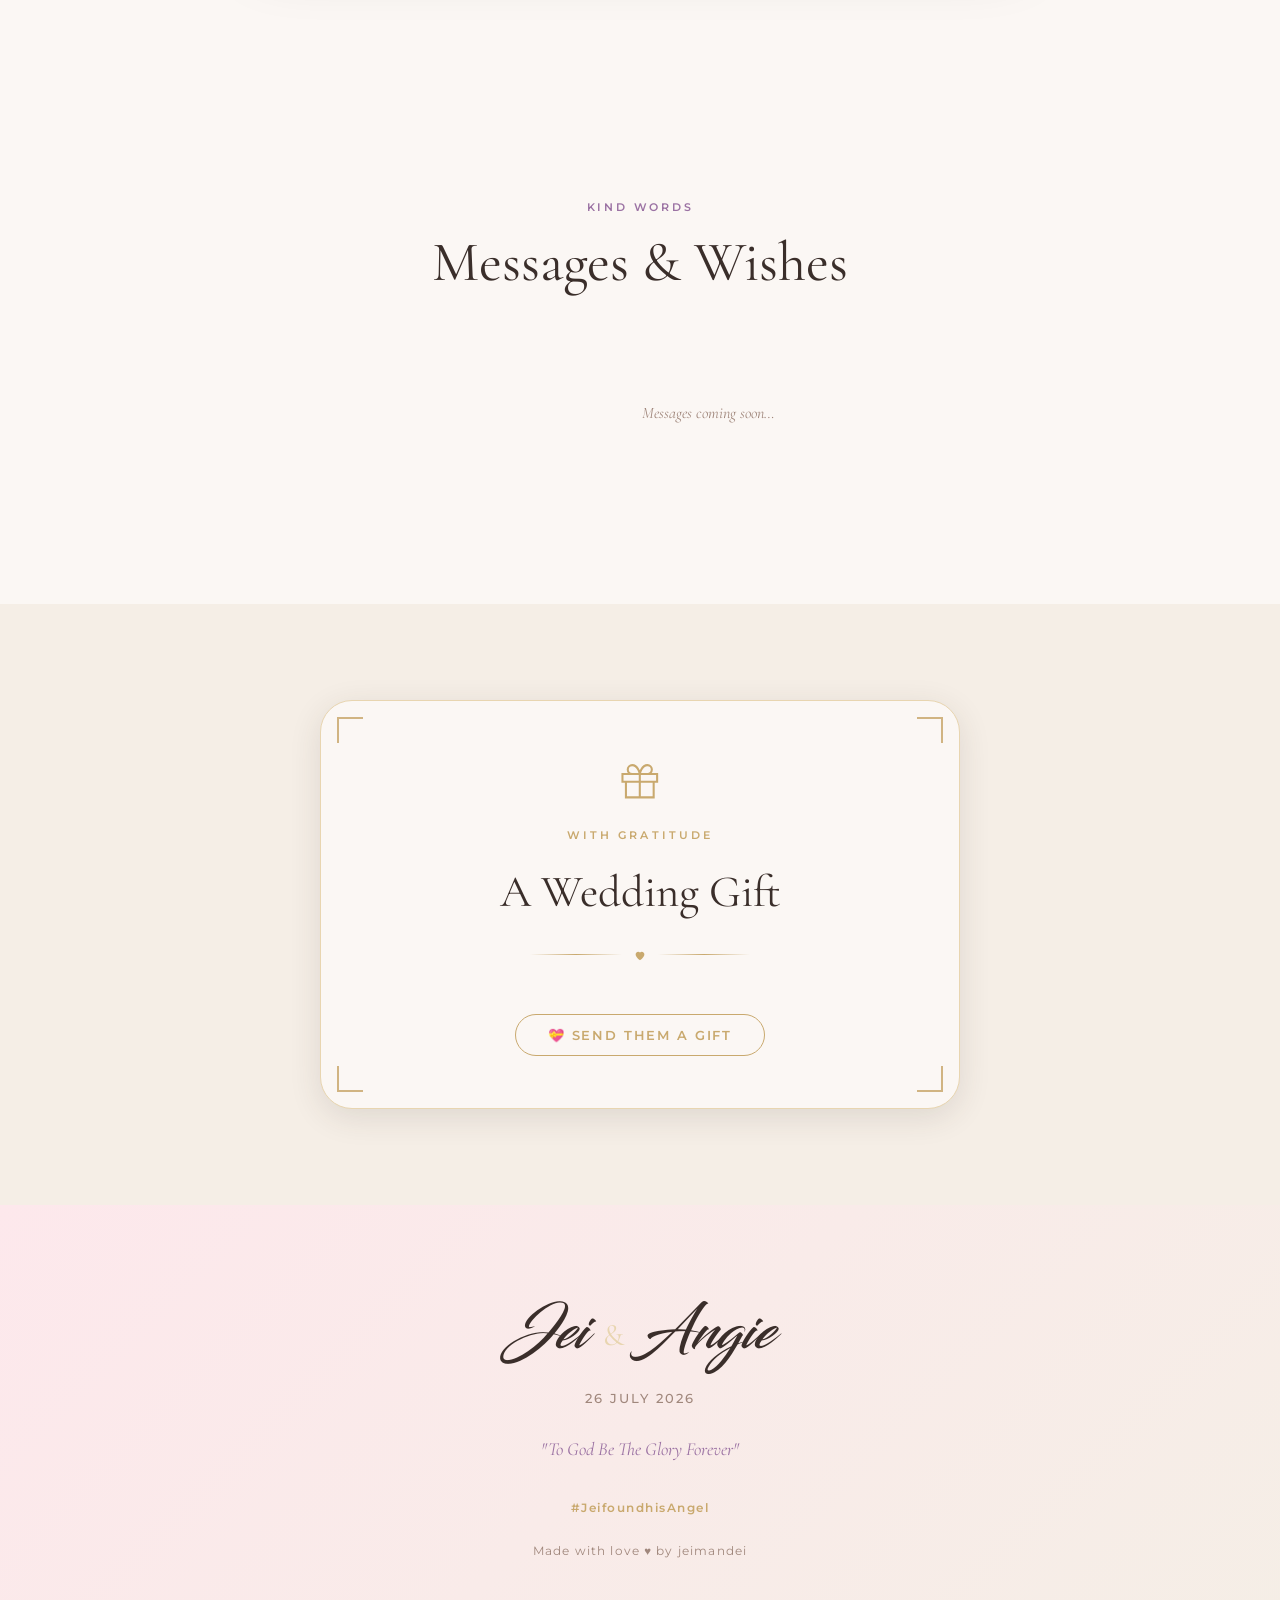
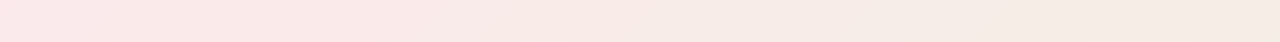
==== commit f9c826f5: "Use a real photo for the Live Streaming thumbnail Replaces the abstract gradient placeholder with RE" ====
--- a/index.html
+++ b/index.html
@@ -317,6 +317,7 @@
         </div>
 
         <div class="livestream-thumb" id="livestreamThumb">
+          <img class="livestream-thumb__photo" src="images/groombride/RESULT_0B0A9752.jpg" alt="" />
           <div class="livestream-thumb__inner">
             <div class="play-btn" aria-hidden="true">
               <svg viewBox="0 0 24 24" fill="currentColor"><path d="M8 5v14l11-7z"/></svg>
--- a/css/styles.css
+++ b/css/styles.css
@@ -1175,23 +1175,30 @@
   aspect-ratio: 16 / 9;
   border-radius: var(--radius-sm);
   overflow: hidden;
-  background:
-    radial-gradient(circle at 30% 20%, rgba(255,255,255,0.35), transparent 55%),
-    linear-gradient(135deg, var(--blush) 0%, var(--lilac) 55%, var(--lilac-dark) 100%);
+  background: var(--lilac-dark);
   display: flex;
   align-items: center;
   justify-content: center;
+}
+.livestream-thumb__photo {
+  position: absolute;
+  inset: 0;
+  z-index: 1;
+  width: 100%;
+  height: 100%;
+  object-fit: cover;
 }
 .livestream-thumb::before {
   content: "";
   position: absolute;
   inset: 0;
-  background-image: radial-gradient(rgba(255,255,255,0.18) 1px, transparent 1.5px);
-  background-size: 14px 14px;
-  opacity: 0.5;
+  z-index: 2;
+  pointer-events: none;
+  background: radial-gradient(circle at center, rgba(58,46,42,0.5), rgba(58,46,42,0.22) 70%);
 }
 .livestream-thumb__inner {
   position: relative;
+  z-index: 3;
   display: flex;
   flex-direction: column;
   align-items: center;
@@ -1241,6 +1248,7 @@
 .livestream-thumb__link {
   position: absolute;
   inset: 0;
+  z-index: 4;
   cursor: pointer;
 }
 
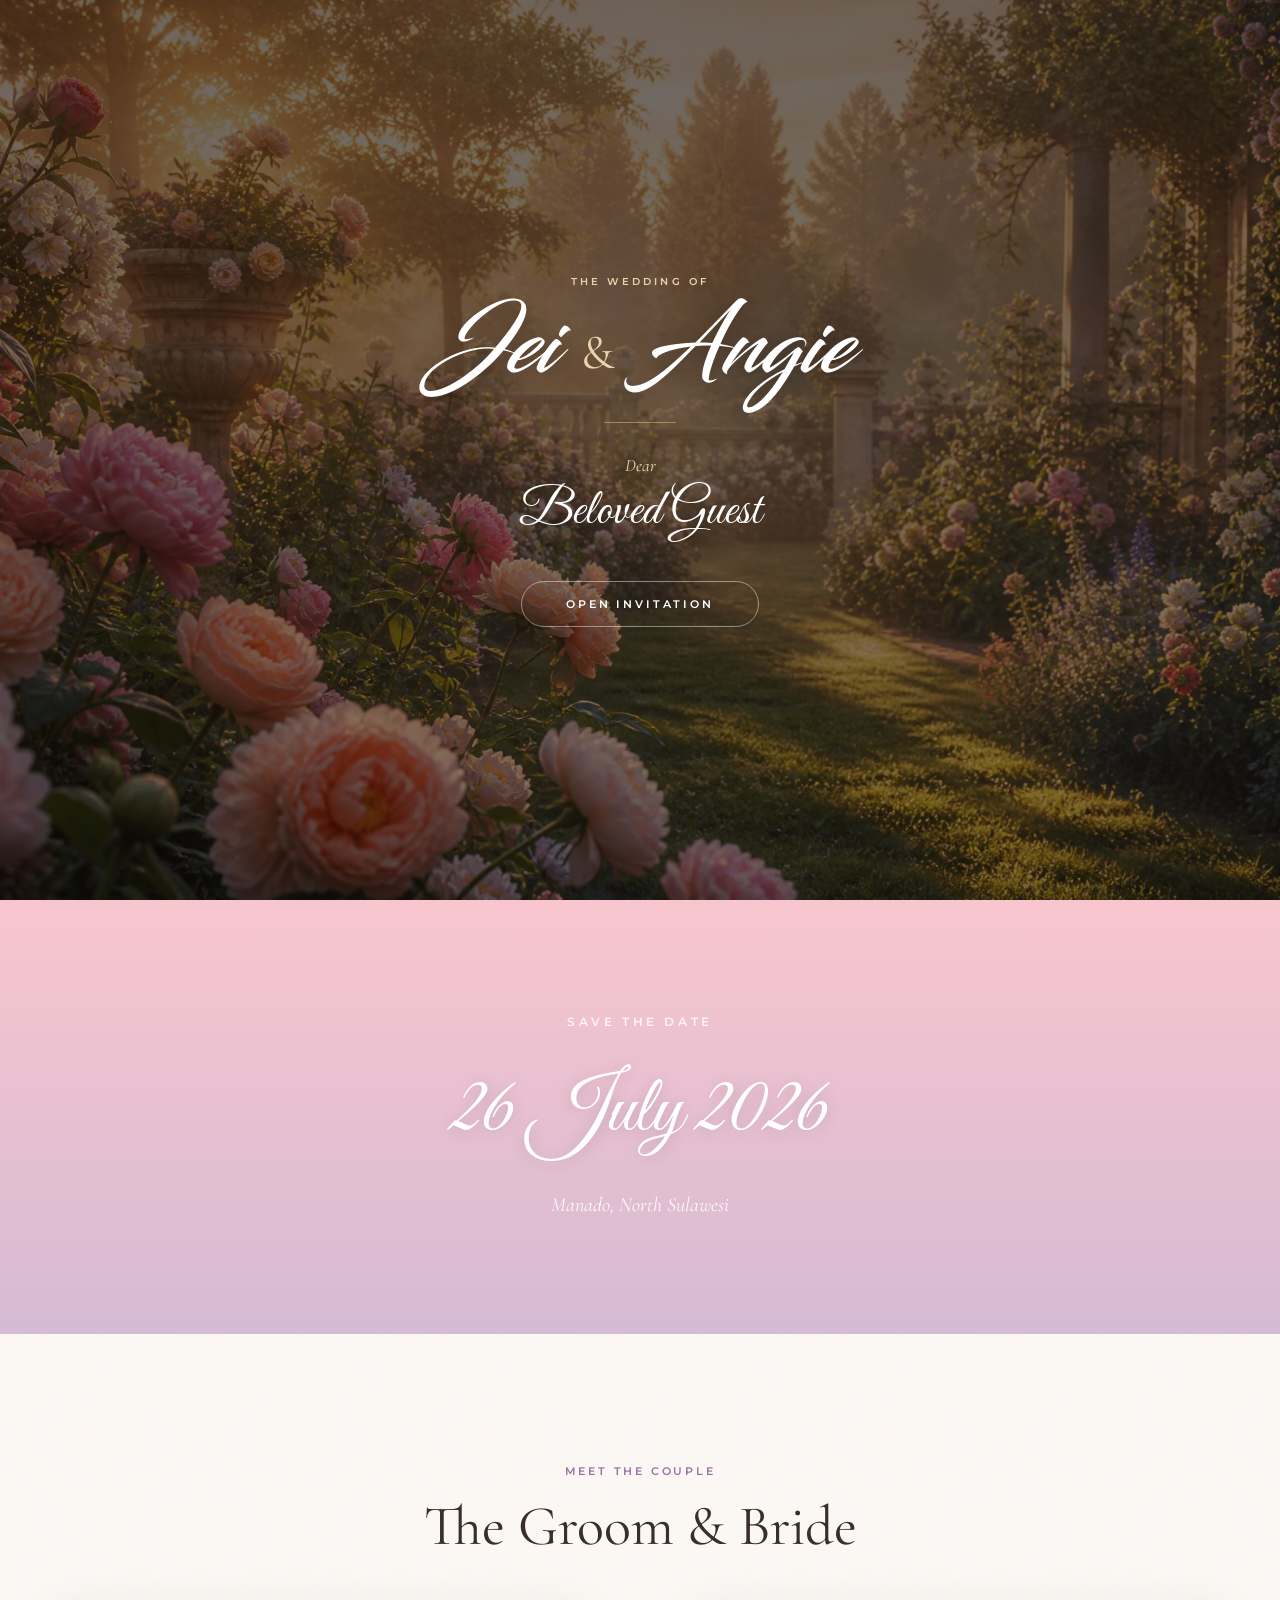
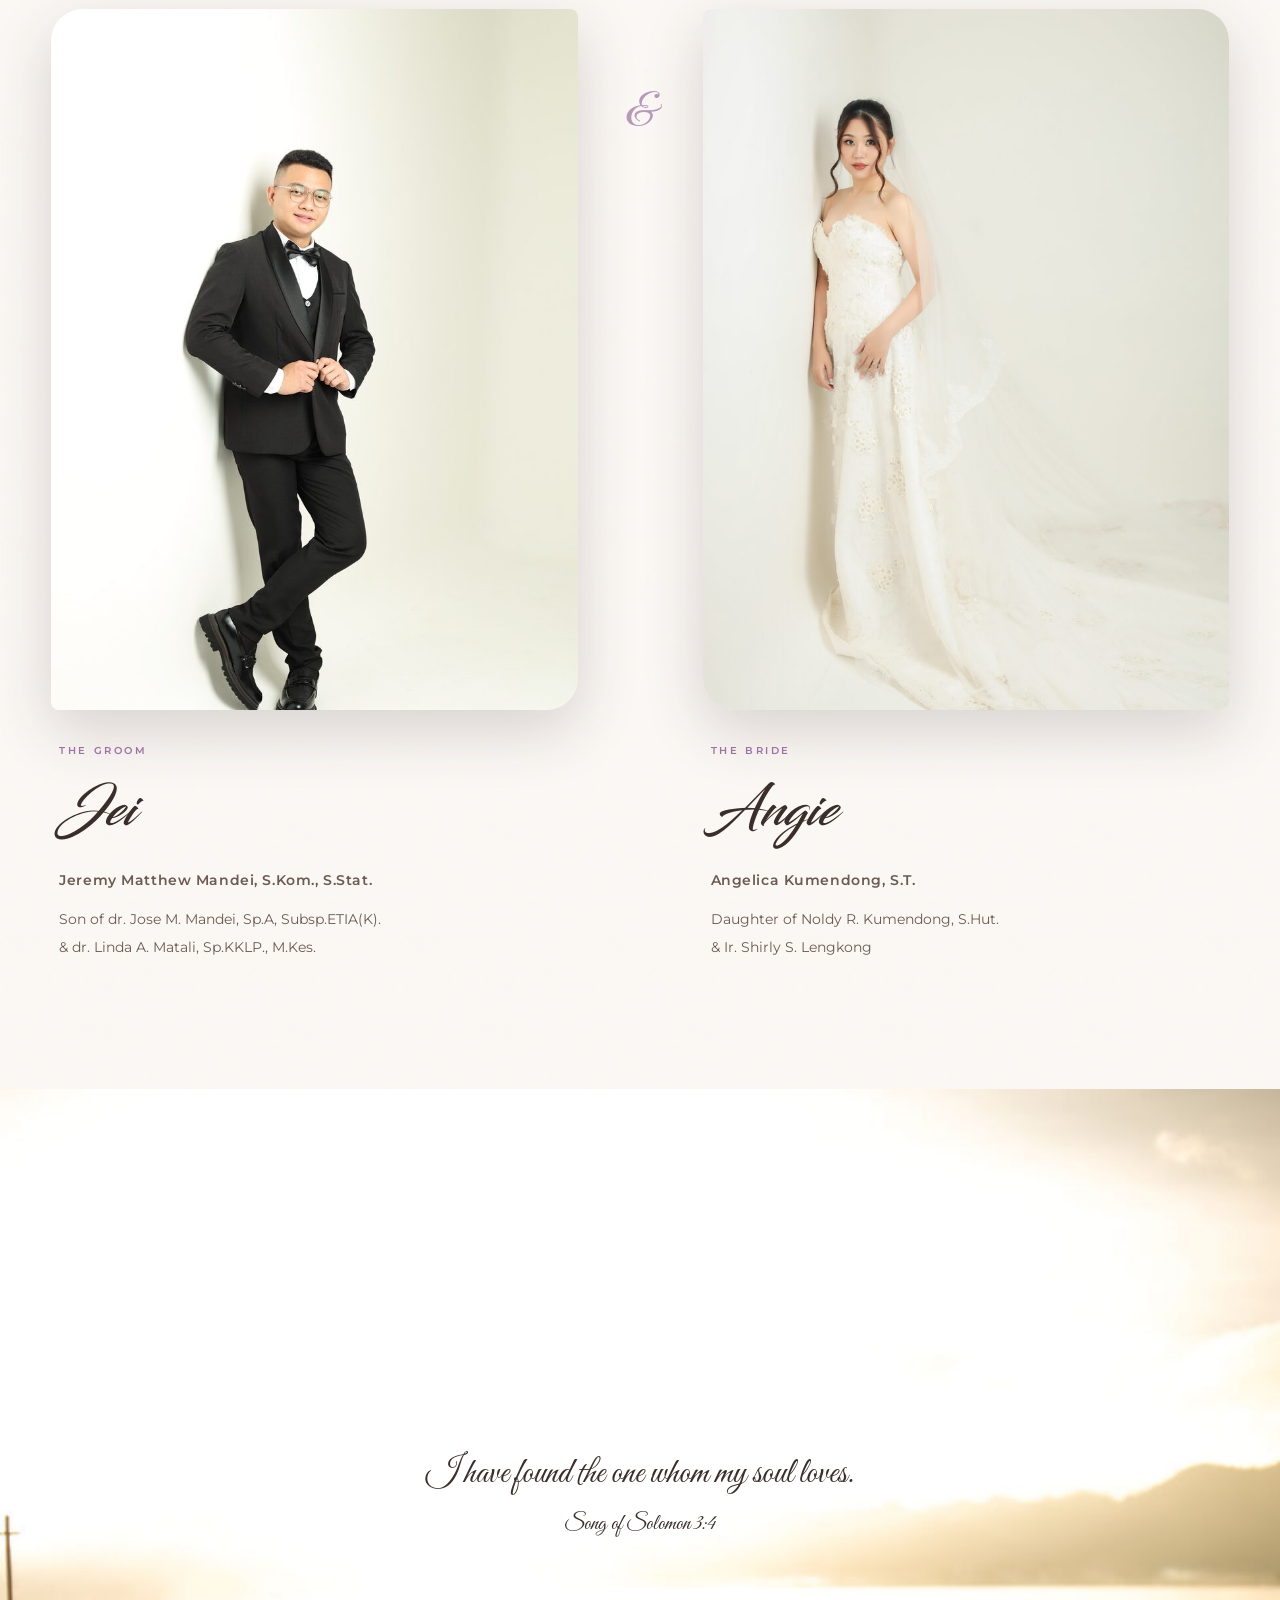
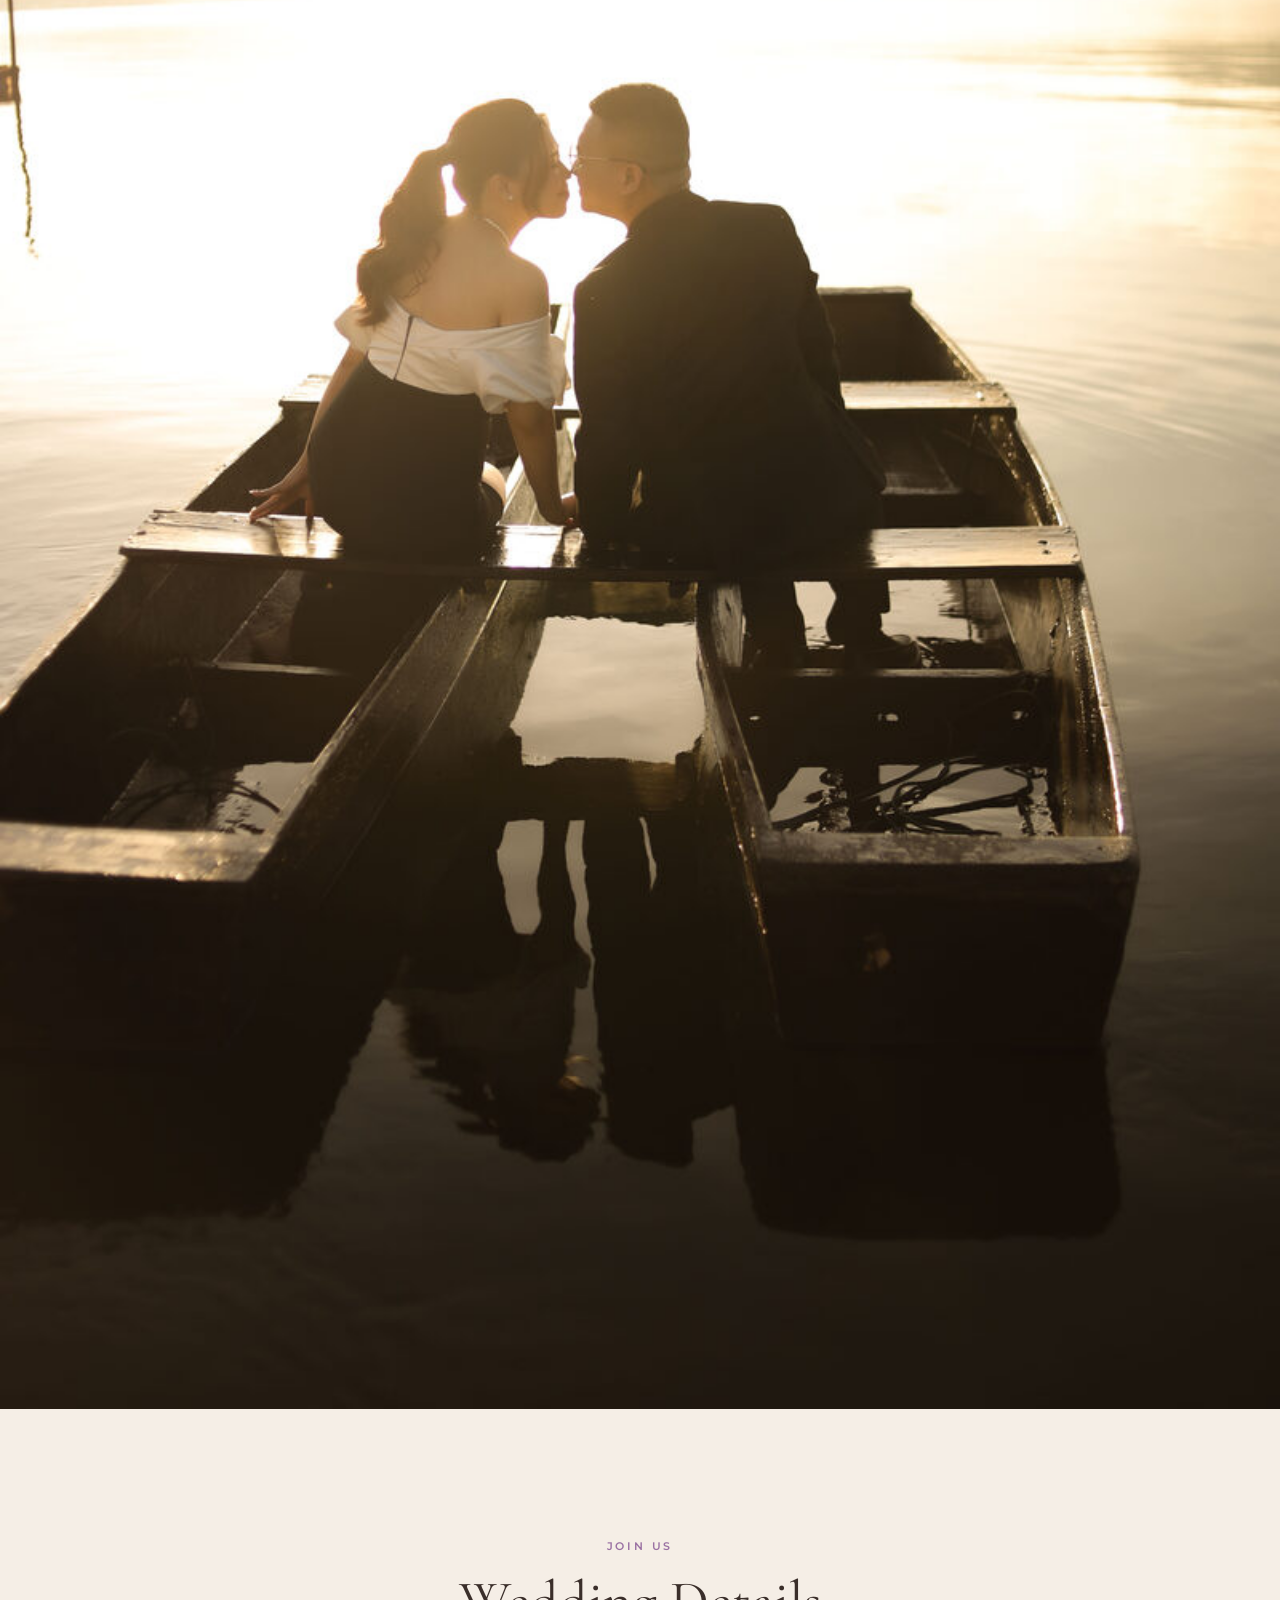
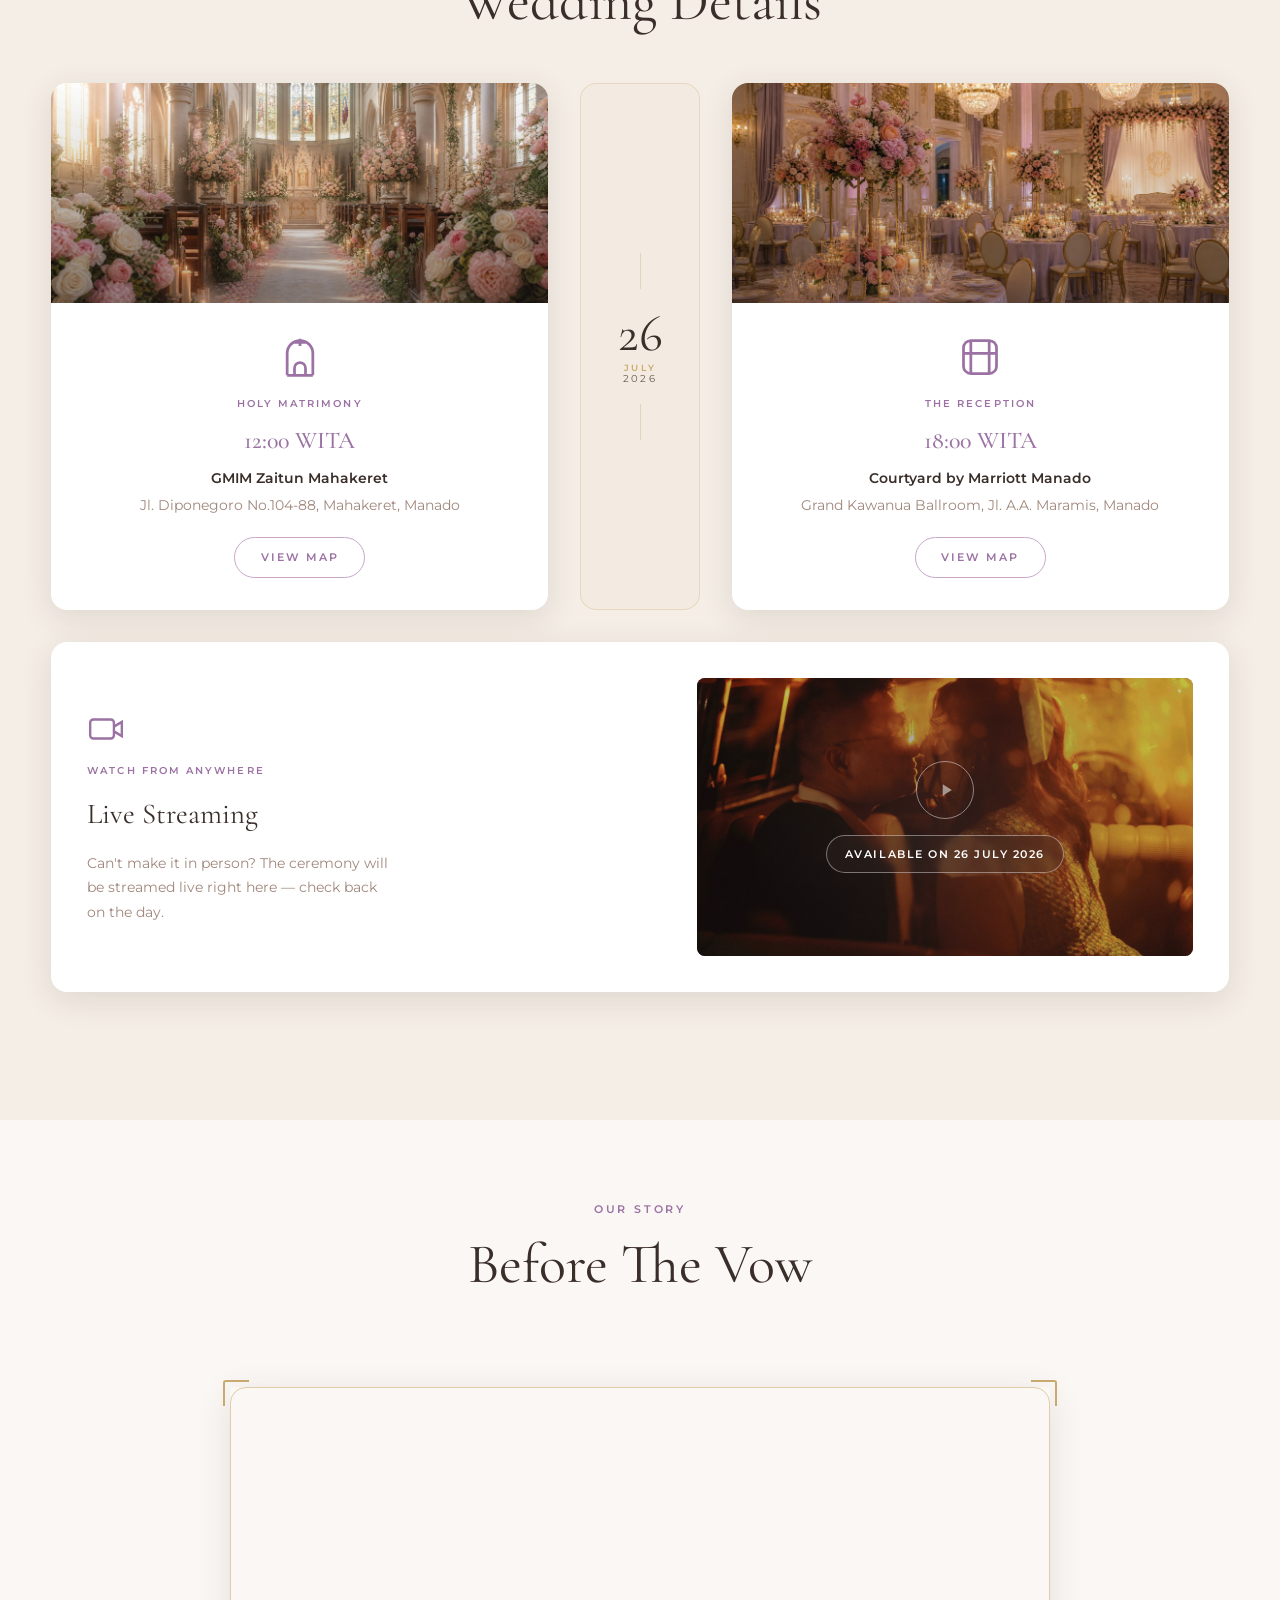
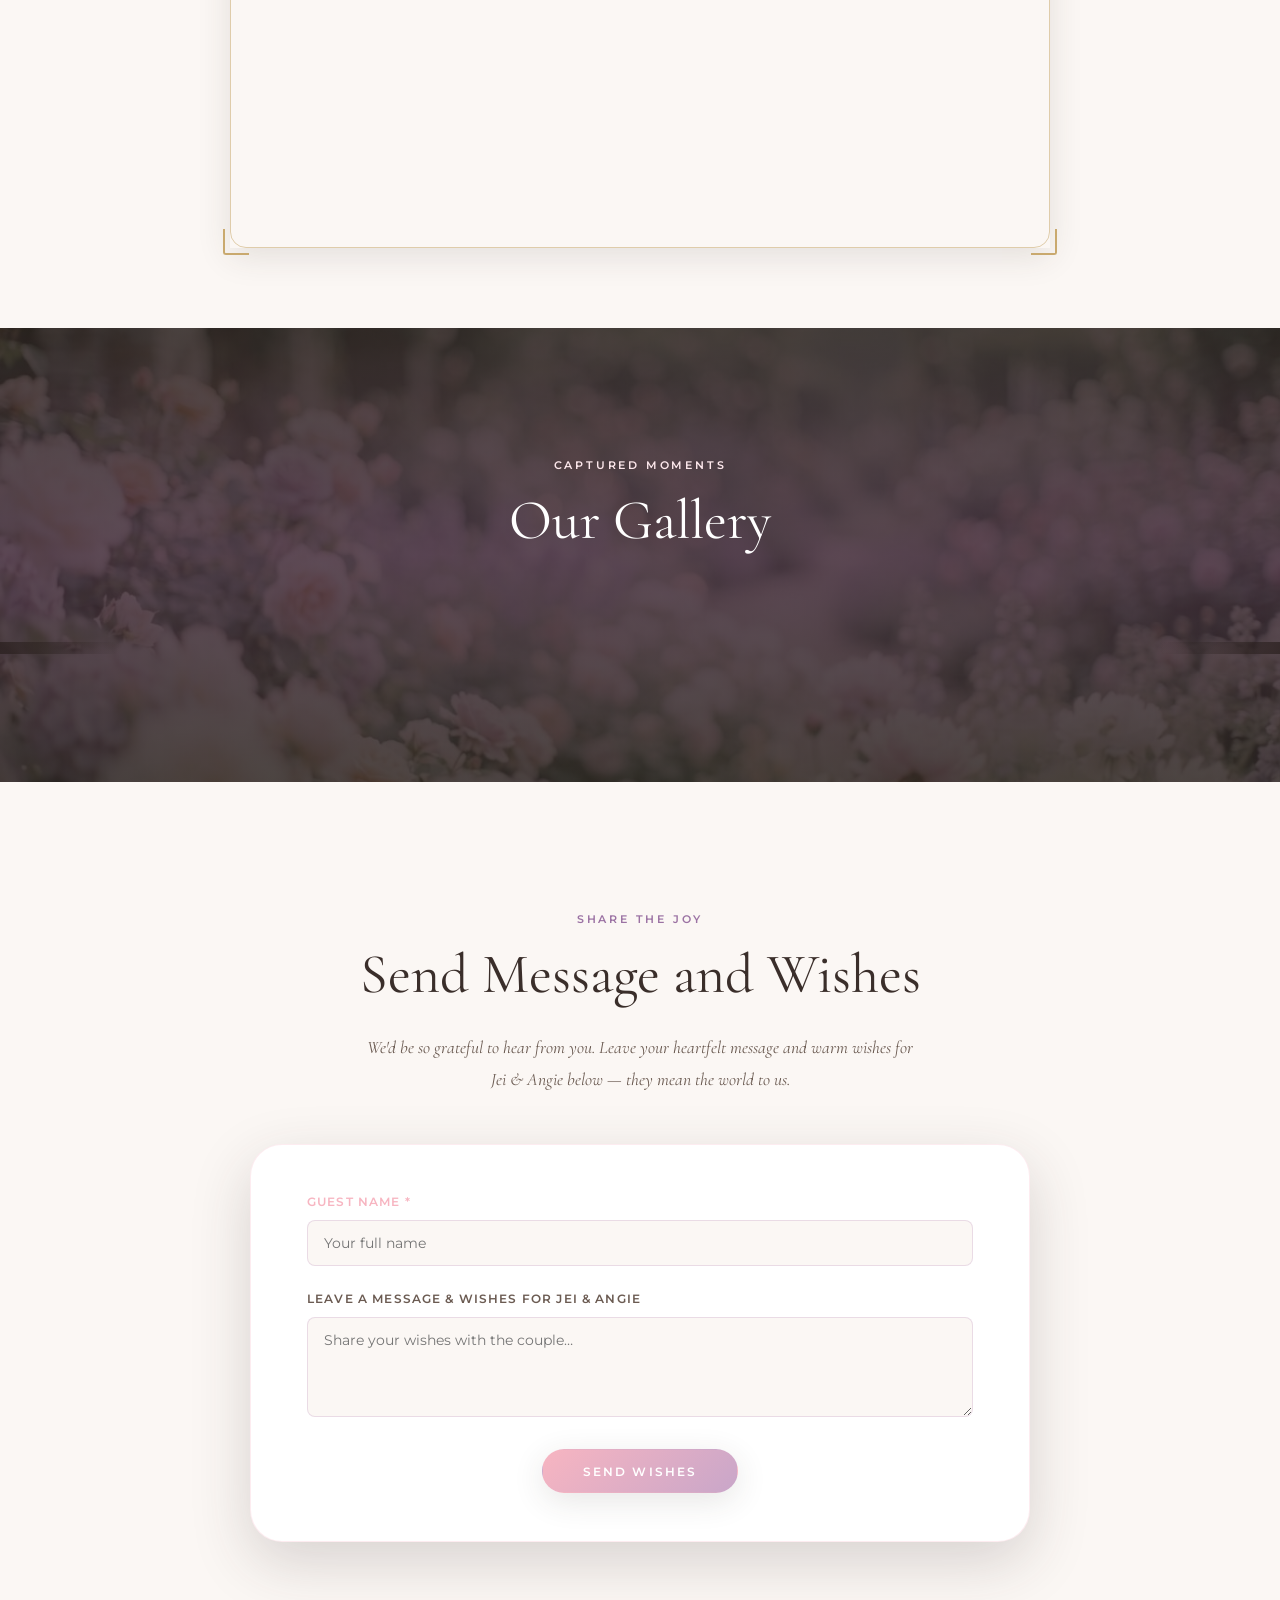
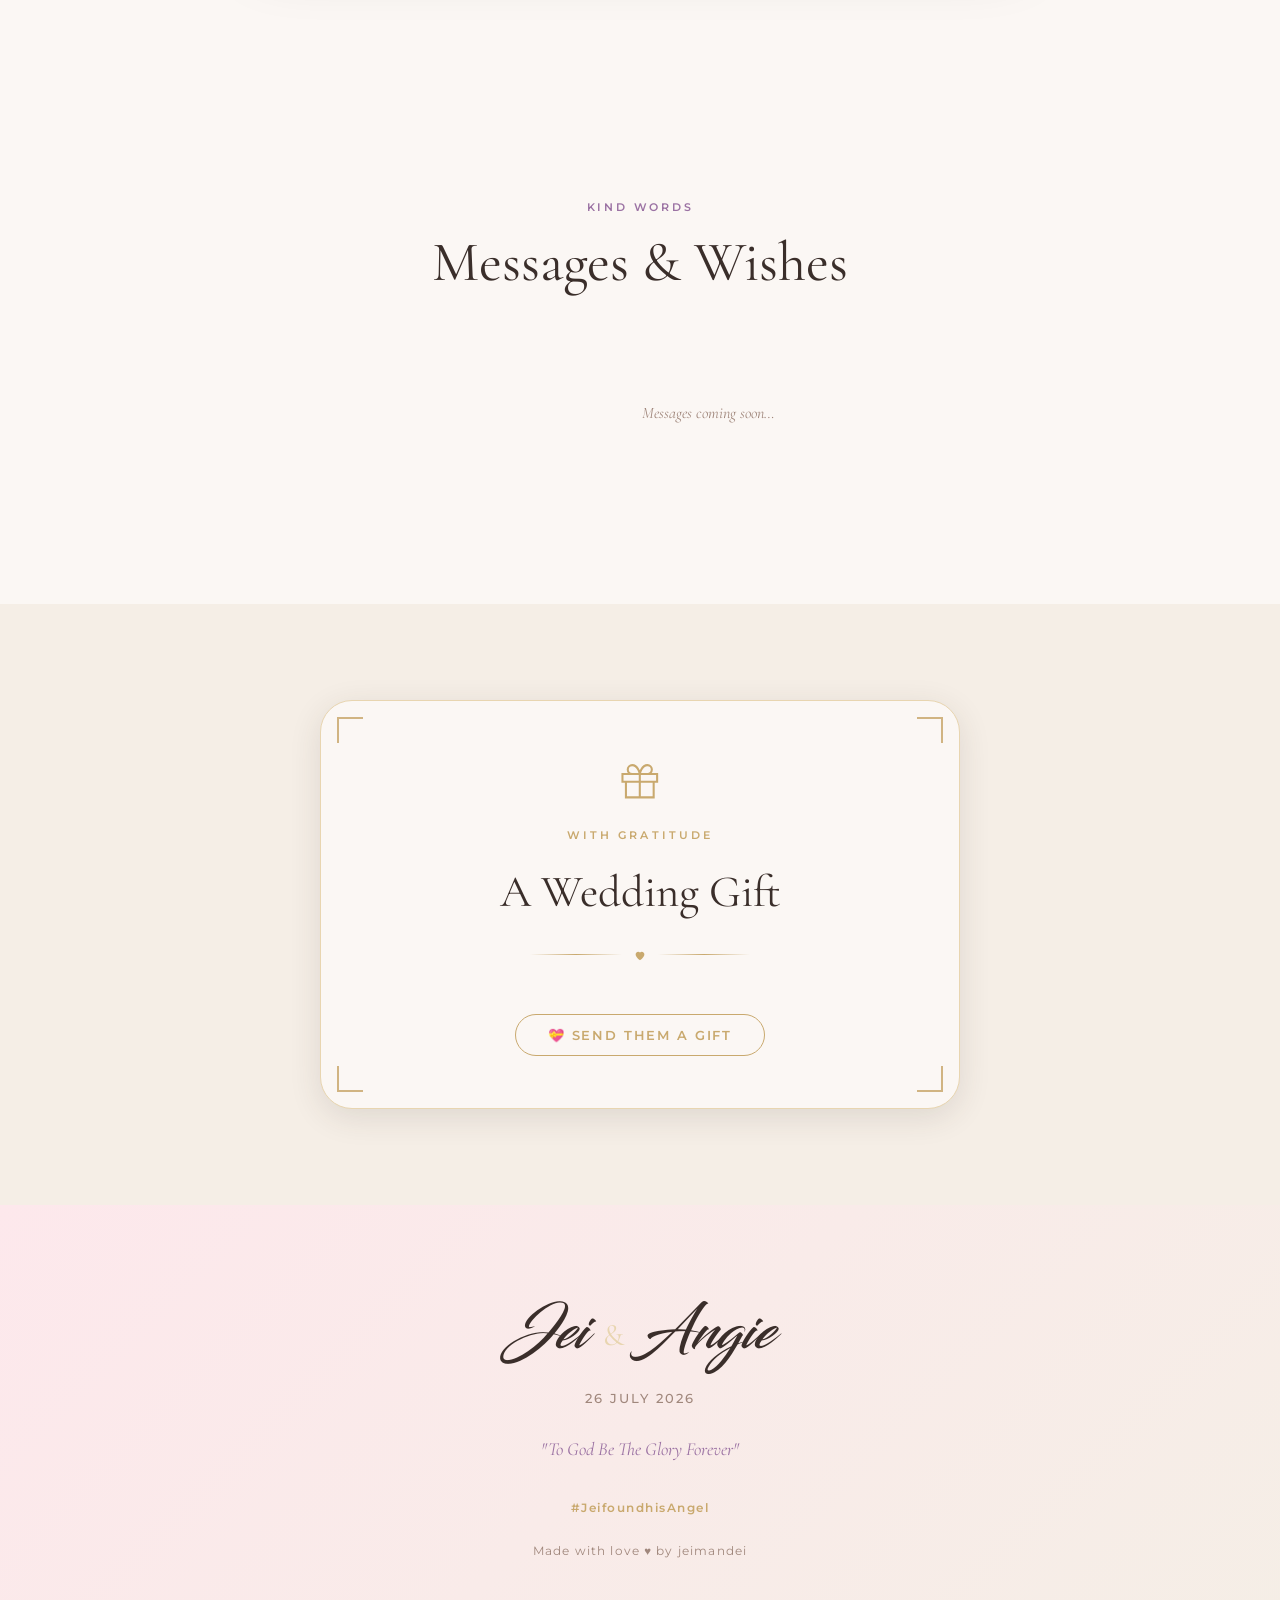
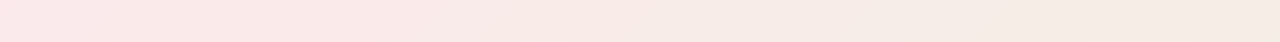
==== commit 5221f9b9: "Reword entrance-pass subtitle to reference the reception "Present this at the entrance on your weddi" ====
--- a/index.html
+++ b/index.html
@@ -477,7 +477,7 @@
       <div class="section-header fade-in">
         <p class="section-label fade-in" data-i18n="qr.label">Your Invitation</p>
         <h2 class="section-title" data-i18n="qr.title">Your Entrance Pass</h2>
-        <p class="qr-section__sub fade-in" data-i18n="qr.sub">Present this at the entrance on your wedding day</p>
+        <p class="qr-section__sub fade-in" data-i18n="qr.sub">Bring this to the reception on our wedding day</p>
       </div>
       <div class="qr-card fade-in">
         <div class="qr-card__inner">
--- a/css/styles.css
+++ b/css/styles.css
@@ -1682,7 +1682,7 @@
   background: #fff;
   border-radius: var(--radius-md);
   padding: 1.5rem 1.75rem;
-  min-height: 120px;
+  height: 185px;
   box-shadow: var(--shadow-sm);
   border: 1px solid rgba(201,169,110,0.18);
   display: flex;
@@ -1695,6 +1695,7 @@
   font-size: 1.5rem;
   color: var(--lilac-dark);
   line-height: 1.2;
+  flex-shrink: 0;
 }
 
 .wish-card__message {
@@ -1703,6 +1704,10 @@
   font-style: italic;
   color: var(--text-mid);
   line-height: 1.8;
+  display: -webkit-box;
+  -webkit-line-clamp: 3;
+  -webkit-box-orient: vertical;
+  overflow: hidden;
 }
 
 /* Wish card — clickable */
